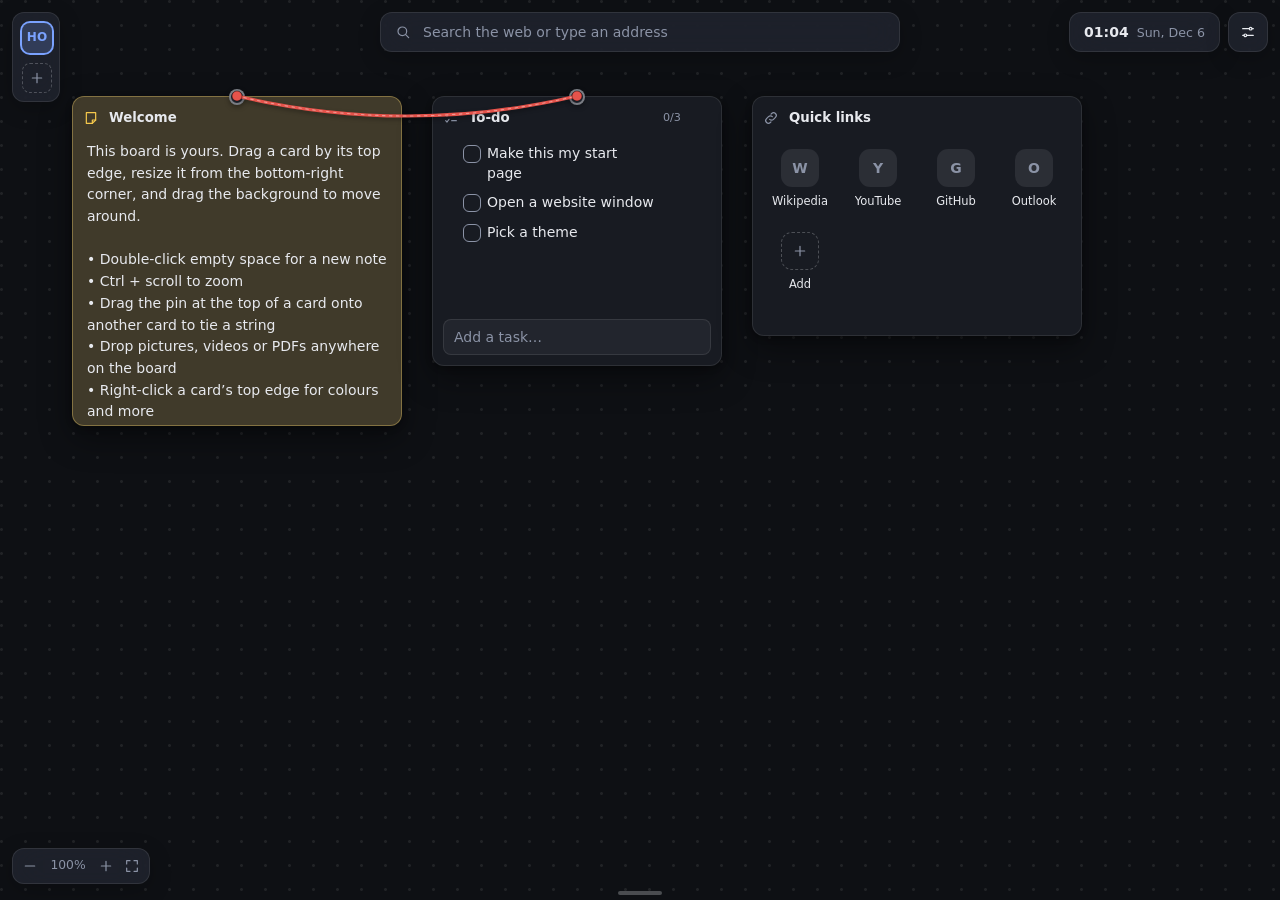
==== index.html @ d25562c8 "Homeboard 1.1.0: personal new-tab board for Edge Boards of notes, to-dos, links, website windows, me" ====
<!DOCTYPE html>
<html lang="en">
<head>
<meta charset="utf-8">
<title>New Tab</title>
<meta name="viewport" content="width=device-width, initial-scale=1">
<link rel="icon" href="icon.svg">
<link rel="stylesheet" href="style.css">
<link rel="stylesheet" href="widgets.css">
<link rel="stylesheet" href="widgets-more.css">
<link rel="stylesheet" href="extras.css">
</head>
<body data-pattern="dots">

<div id="backdrop"></div>
<main id="canvas"><div id="world"></div></main>

<!-- a board that shows one page, PDF or folder instead of cards -->
<div id="page" class="pill" hidden></div>

<!-- boards: a rail of icons that opens into a tree when pointed at -->
<nav id="tabs" class="pill" aria-label="Boards"></nav>

<!-- notes that belong to the open board -->
<aside id="side" class="pill" hidden aria-label="Board notes">
  <h2>Notes</h2>
  <div id="side-text" class="note-text" contenteditable="true" data-placeholder="Notes for this board…"></div>
</aside>

<header id="topbar">
  <span></span>

  <form id="search" class="pill" role="search" autocomplete="off">
    <svg class="ico" viewBox="0 0 24 24"><circle cx="11" cy="11" r="6.5"/><path d="m16 16 4.5 4.5"/></svg>
    <input id="search-input" type="text" placeholder="Search the web or type an address" spellcheck="false" aria-label="Search the web">
  </form>

  <div id="right">
    <span id="offline" class="pill" hidden title="No internet connection. Notes, lists, files and widgets keep working; website windows reload when it returns.">offline</span>
    <div id="clock" class="pill" aria-live="off"><b id="clock-time"></b><span id="clock-date"></span></div>
    <button id="settings-btn" class="pill square" type="button" title="Customize" aria-label="Customize">
      <svg class="ico" viewBox="0 0 24 24"><path d="M4 7h10M18 7h2M4 17h2M10 17h10"/><circle cx="16" cy="7" r="2"/><circle cx="8" cy="17" r="2"/></svg>
    </button>
  </div>
</header>

<div id="dock" class="pill" role="toolbar" aria-label="Add to board">
  <button class="dock-btn" type="button" data-add="note" title="Add a note">
    <svg class="ico" viewBox="0 0 24 24"><path d="M5 4h14v11l-5 5H5z"/><path d="M14 20v-5h5"/></svg><span>Note</span>
  </button>
  <button class="dock-btn" type="button" data-add="todo" title="Add a to-do list">
    <svg class="ico" viewBox="0 0 24 24"><path d="m4 7 2 2 3-4"/><path d="m4 16 2 2 3-4"/><path d="M13 7h7M13 16h7"/></svg><span>To-do</span>
  </button>
  <button class="dock-btn" type="button" data-add="web" title="Add a website window">
    <svg class="ico" viewBox="0 0 24 24"><circle cx="12" cy="12" r="9"/><path d="M3 12h18M12 3c3 3.5 3 14.500 0 18M12 3c-3 3.5-3 14.500 0 18"/></svg><span>Website</span>
  </button>
  <button class="dock-btn" type="button" data-add="links" title="Add a set of quick links">
    <svg class="ico" viewBox="0 0 24 24"><path d="M10 14a4 4 0 0 0 5.700 0l3-3a4 4 0 0 0-5.700-5.700l-1 1"/><path d="M14 10a4 4 0 0 0-5.700 0l-3 3a4 4 0 0 0 5.700 5.700l1-1"/></svg><span>Links</span>
  </button>
  <button class="dock-btn" type="button" data-add="media" title="Add an image, video or PDF (or just drop one on the board)">
    <svg class="ico" viewBox="0 0 24 24"><rect x="4" y="5" width="16" height="14" rx="2"/><circle cx="9" cy="10" r="1.6"/><path d="m5 17 5-5 4 4 2-2 4 4"/></svg><span>Media</span>
  </button>
  <button class="dock-btn" type="button" data-add="files" title="Add a file browser with previews">
    <svg class="ico" viewBox="0 0 24 24"><path d="M3 7a2 2 0 0 1 2-2h4l2 2h8a2 2 0 0 1 2 2v8a2 2 0 0 1-2 2H5a2 2 0 0 1-2-2z"/></svg><span>Files</span>
  </button>
  <button class="dock-btn" type="button" data-add="term" title="Add a console (PowerShell)">
    <svg class="ico" viewBox="0 0 24 24"><rect x="3" y="5" width="18" height="14" rx="2"/><path d="m7 10 3 2-3 2M12 15h5"/></svg><span>Console</span>
  </button>
  <button class="dock-btn" type="button" data-add="widget" title="Add a widget: clock, games, pool table, cigarette pack">
    <svg class="ico" viewBox="0 0 24 24"><rect x="4" y="4" width="16" height="16" rx="3.500"/><path d="M8.500 8.500h.01M15.500 15.500h.01M12 12h.01M15.500 8.500h.01M8.500 15.500h.01"/></svg><span>Widgets</span>
  </button>
  <input type="file" id="media-file" accept="image/*,video/*,application/pdf" multiple hidden>
</div>

<div id="zoom" class="pill" role="toolbar" aria-label="Zoom">
  <button class="icon-btn" type="button" id="zoom-out" title="Zoom out"><svg class="ico" viewBox="0 0 24 24"><path d="M5 12h14"/></svg></button>
  <button type="button" id="zoom-label" title="Reset to 100%">100%</button>
  <button class="icon-btn" type="button" id="zoom-in" title="Zoom in"><svg class="ico" viewBox="0 0 24 24"><path d="M12 5v14M5 12h14"/></svg></button>
  <button class="icon-btn" type="button" id="zoom-fit" title="Fit everything on screen"><svg class="ico" viewBox="0 0 24 24"><path d="M4 9V4h5M20 9V4h-5M4 15v5h5M20 15v5h-5"/></svg></button>
</div>

<aside id="settings" class="pill" hidden aria-label="Customize">
  <div class="set-head">
    <h2>Customize</h2>
    <button class="icon-btn" type="button" id="settings-close" title="Close"><svg class="ico" viewBox="0 0 24 24"><path d="M6 6l12 12M18 6 6 18"/></svg></button>
  </div>

  <div class="set-body">
  <section>
    <h3>Looks</h3>
    <p class="note" id="look-note"></p>
    <div id="looks"></div>
    <button type="button" class="btn" id="look-save">Save what you see as a new look</button>
  </section>

  <section>
    <h3>Theme</h3>
    <div id="themes"></div>
    <label class="row">Pattern
      <select data-set="pattern">
        <option value="none">None</option><option value="dots">Dots</option>
        <option value="grid">Grid</option><option value="lines">Lines</option>
      </select></label>
    <div class="row">Background image
      <span class="ctl">
        <button type="button" class="link" id="bg-clear">Remove</button>
        <button type="button" class="btn" id="bg-pick">Choose…</button>
        <input type="file" id="bg-file" accept="image/*" hidden>
      </span></div>
  </section>

  <section>
    <h3>Colours</h3>
    <label class="row">Accent
      <span class="ctl"><button type="button" class="link" data-reset="accent">Reset</button><input type="color" data-set="accent"></span></label>
    <label class="row">Background
      <span class="ctl"><button type="button" class="link" data-reset="bg">Reset</button><input type="color" data-set="bg"></span></label>
    <label class="row">Cards
      <span class="ctl"><button type="button" class="link" data-reset="surface">Reset</button><input type="color" data-set="surface"></span></label>
    <label class="row">Panels and bars
      <span class="ctl"><button type="button" class="link" data-reset="raise">Reset</button><input type="color" data-set="raise"></span></label>
    <label class="row">Text
      <span class="ctl"><button type="button" class="link" data-reset="text">Reset</button><input type="color" data-set="text"></span></label>
  </section>

  <section>
    <h3>Shape and text</h3>
    <label class="row">Card opacity <input type="range" min="40" max="100" step="1" data-set="cardAlpha"></label>
    <label class="row">Panel opacity <input type="range" min="40" max="100" step="1" data-set="chromeAlpha"></label>
    <label class="row">Corner roundness <input type="range" min="0" max="24" step="1" data-set="radius"></label>
    <label class="row">Text size <input type="range" min="12" max="18" step="1" data-set="fontSize"></label>
    <label class="row">Font
      <select data-set="font">
        <option value="system">Modern</option><option value="serif">Serif</option>
        <option value="mono">Monospace</option><option value="hand">Handwritten</option>
      </select></label>
    <label class="row">Snap to grid <input type="checkbox" data-set="snap"></label>
  </section>

  <section>
    <h3>Top bar</h3>
    <label class="row">Search with
      <select data-set="engine">
        <option value="bing">Bing</option><option value="google">Google</option><option value="ddg">DuckDuckGo</option>
      </select></label>
    <label class="row">Show clock <input type="checkbox" data-set="clock"></label>
    <label class="row">12-hour clock <input type="checkbox" data-set="hour12"></label>
    <label class="row">Hide the add bar until the mouse is at the bottom <input type="checkbox" data-set="dockHide"></label>
  </section>

  <section>
    <h3>Website windows</h3>
    <label class="row">Load sites that refuse embedding <input type="checkbox" data-set="unblock" id="unblock"></label>
    <p class="note" id="unblock-note"></p>
  </section>

  <section>
    <h3>Your data</h3>
    <p class="note" id="storage-note"></p>
    <p class="note" id="helper-note"></p>
    <div class="btn-row">
      <button type="button" class="btn" id="export">Export backup</button>
      <button type="button" class="btn" id="import">Import backup</button>
      <input type="file" id="import-file" accept="application/json,.json" hidden>
    </div>
    <p class="note" id="version-note"></p>
    <button type="button" class="link" id="undo-update" hidden></button>
    <button type="button" class="link danger" id="reset">Erase everything and start over</button>
  </section>
  </div>
</aside>

<div id="menu" class="pill" hidden role="menu"></div>
<div id="toast" class="pill" hidden role="status"></div>

<script src="widgets.js"></script>
<script src="widgets-more.js"></script>
<script src="app.js"></script>
</body>
</html>
---- style.css ----
/* Theme values are set from app.js; these are the Graphite defaults so the
   page never flashes unstyled while saved data loads. */
:root {
  --bg: #0e1014;
  --surface: #181b22;
  --raise: #20242e;
  --text: #e7e9ee;
  --muted: #8b93a6;
  --border: rgba(255, 255, 255, .09);
  --accent: #7aa2ff;
  --accent-ink: #0b0d12;
  --dot: rgba(255, 255, 255, .08);
  --tint-mix: 18%;
  --shadow: 0 12px 32px rgba(0, 0, 0, .4), 0 2px 6px rgba(0, 0, 0, .3);
  --texture: none;
  --bg-image: none;
  --radius: 12px;
  --r-in: calc(var(--radius) * .67);   /* controls nested inside a card, bar or panel */
  --chrome-alpha: 86%;
  --card-alpha: 100%;
  --fs: 14px;
  --font: "Segoe UI Variable Text", "Segoe UI", system-ui, -apple-system, sans-serif;
  color-scheme: dark;
}

* { box-sizing: border-box; }
html, body { height: 100%; margin: 0; }
body {
  overflow: hidden;
  background: var(--bg);
  color: var(--text);
  font: var(--fs)/1.45 var(--font);
  -webkit-font-smoothing: antialiased;
}
button, input, select { font: inherit; color: inherit; }
[hidden] { display: none !important; }
::selection { background: color-mix(in srgb, var(--accent) 40%, transparent); }
* { scrollbar-width: thin; scrollbar-color: color-mix(in srgb, var(--text) 22%, transparent) transparent; }

svg.ico {
  width: 16px; height: 16px; flex: none; display: block;
  fill: none; stroke: currentColor; stroke-width: 1.8;
  stroke-linecap: round; stroke-linejoin: round;
}
svg.ico.fill { fill: currentColor; stroke: none; }

/* ---------- canvas ---------- */
#backdrop {
  position: fixed; inset: 0;
  /* layers, top first: theme texture, picture (yours or the theme's), theme fallback, colour */
  background-color: var(--bg);
  background-image: var(--texture), var(--bg-image), var(--bg-fallback, none);
  background-size: auto, cover, cover;
  background-position: 0 0, center, center;
  background-repeat: repeat, no-repeat, no-repeat;
}
body.dropping #canvas { box-shadow: inset 0 0 0 3px var(--accent); }
#canvas {
  position: fixed; inset: 0; overflow: hidden;
  cursor: grab; touch-action: none;
  background-position: var(--gx, 0) var(--gy, 0);
  background-size: var(--gs, 24px) var(--gs, 24px);
}
body.panning #canvas { cursor: grabbing; }
body[data-pattern="dots"] #canvas {
  background-image: radial-gradient(circle at 1.5px 1.5px, var(--dot) 1.2px, transparent 1.7px);
}
body[data-pattern="grid"] #canvas {
  background-image: linear-gradient(var(--dot) 1px, transparent 1px),
                    linear-gradient(90deg, var(--dot) 1px, transparent 1px);
}
body[data-pattern="lines"] #canvas {
  background-image: linear-gradient(var(--dot) 1px, transparent 1px);
}
#world { position: absolute; left: 0; top: 0; width: 0; height: 0; transform-origin: 0 0; }
body.dragging { user-select: none; }
body.dragging iframe { pointer-events: none; }

/* ---------- floating chrome ---------- */
.pill {
  background: color-mix(in srgb, var(--raise) var(--chrome-alpha), transparent);
  -webkit-backdrop-filter: blur(18px) saturate(1.3);
  backdrop-filter: blur(18px) saturate(1.3);
  border: 1px solid var(--border);
  border-radius: var(--radius);
  box-shadow: 0 6px 22px rgba(0, 0, 0, .22);
}
#topbar {
  position: fixed; top: 12px; left: 12px; right: 12px; z-index: 50;
  display: grid; grid-template-columns: 1fr minmax(180px, 520px) 1fr;
  align-items: center; gap: 12px; pointer-events: none;
}
#topbar > * { pointer-events: auto; }


#search { display: flex; align-items: center; gap: 10px; height: 40px; padding: 0 14px; color: var(--muted); }
#search:focus-within { border-color: color-mix(in srgb, var(--accent) 70%, transparent); }
#search input { flex: 1; min-width: 0; border: 0; background: transparent; outline: none; color: var(--text); }
#search input::placeholder { color: var(--muted); }

#right { justify-self: end; display: flex; gap: 8px; align-items: center; }
#clock { display: flex; align-items: baseline; gap: 8px; height: 40px; padding: 0 14px; line-height: 38px; white-space: nowrap; }
#clock b { font-weight: 600; font-variant-numeric: tabular-nums; }
#clock span { color: var(--muted); font-size: .9em; }
.square { width: 40px; height: 40px; display: grid; place-items: center; cursor: pointer; padding: 0; color: var(--text); }
.square:hover { border-color: color-mix(in srgb, var(--accent) 60%, transparent); }

#dock {
  position: fixed; bottom: 16px; left: 50%; transform: translateX(-50%); z-index: 50;
  display: flex; gap: 2px; padding: 5px;
}
.dock-btn {
  display: flex; align-items: center; gap: 8px; padding: 8px 13px;
  border: 0; border-radius: var(--r-in); background: transparent; cursor: pointer; white-space: nowrap;
}
.dock-btn:hover { background: color-mix(in srgb, var(--accent) 20%, transparent); }
.dock-btn svg { color: var(--accent); }

#zoom { position: fixed; left: 12px; bottom: 16px; z-index: 50; display: flex; align-items: center; padding: 4px; }
#zoom-label {
  min-width: 50px; border: 0; background: transparent; cursor: pointer; border-radius: var(--r-in);
  padding: 4px 2px; font-size: .88em; color: var(--muted); font-variant-numeric: tabular-nums;
}
#zoom-label:hover { color: var(--text); background: color-mix(in srgb, var(--text) 8%, transparent); }

.icon-btn {
  display: grid; place-items: center; width: 26px; height: 26px; flex: none; padding: 0;
  border: 0; border-radius: var(--r-in); background: transparent; color: var(--muted); cursor: pointer;
}
.icon-btn:hover { background: color-mix(in srgb, var(--text) 10%, transparent); color: var(--text); }
button:focus-visible, select:focus-visible, input[type="checkbox"]:focus-visible, input[type="range"]:focus-visible {
  outline: 2px solid var(--accent); outline-offset: 1px;
}

/* ---------- cards ---------- */
.card {
  --card-bg: var(--surface);
  position: absolute; display: flex; flex-direction: column;
  background: color-mix(in srgb, var(--card-bg) var(--card-alpha), transparent);
  border: 1px solid var(--border); border-radius: var(--radius);
  box-shadow: var(--shadow); cursor: default;
  transition: border-color .15s, box-shadow .15s;
}
body.glass .card { -webkit-backdrop-filter: blur(16px) saturate(1.2); backdrop-filter: blur(16px) saturate(1.2); }
.card.tinted {
  --card-bg: color-mix(in srgb, var(--tint) var(--tint-mix), var(--surface));
  border-color: color-mix(in srgb, var(--tint) 30%, var(--border));
}
.card.selected {
  border-color: color-mix(in srgb, var(--accent) 75%, transparent);
  box-shadow: var(--shadow), 0 0 0 1px color-mix(in srgb, var(--accent) 45%, transparent);
}
.card-head {
  display: flex; align-items: center; gap: 6px; flex: none;
  padding: 8px 6px 6px 10px; cursor: grab; user-select: none; touch-action: none;
}
.card-icon { display: grid; color: var(--muted); }
.card.tinted .card-icon { color: var(--tint); }
.card-title {
  flex: 1; min-width: 0; padding: 1px 4px; border-radius: 5px;
  font-weight: 600; font-size: .95em; white-space: nowrap; overflow: hidden; text-overflow: ellipsis;
}
.card-title.editing { cursor: text; user-select: text; text-overflow: clip; outline: 1.5px solid var(--accent); }
.card-meta { font-size: .8em; color: var(--muted); font-variant-numeric: tabular-nums; padding-right: 2px; }
.card-head .icon-btn { opacity: 0; transition: opacity .12s; }
.card:hover .card-head .icon-btn, .card.selected .card-head .icon-btn, .card-head .icon-btn:focus-visible { opacity: 1; }
.card-body {
  flex: 1; min-height: 0; display: flex; flex-direction: column; overflow: hidden;
  border-radius: 0 0 calc(var(--radius) - 1px) calc(var(--radius) - 1px);
}

/* pin + strings */
.card-pin {
  position: absolute; top: -8px; left: 50%; width: 16px; height: 16px; margin-left: -8px; padding: 0; z-index: 2;
  border-radius: 50%; border: 2px solid color-mix(in srgb, var(--text) 45%, transparent);
  background: var(--raise); box-shadow: 0 2px 5px rgba(0, 0, 0, .35);
  cursor: crosshair; touch-action: none; opacity: 0; transition: opacity .12s, transform .12s;
}
.card:hover .card-pin, .card.selected .card-pin, .card.pinned .card-pin, body.connecting .card-pin, .card-pin:focus-visible { opacity: 1; }
.card-pin:hover, .card.string-target .card-pin { background: var(--string); border-color: var(--string); transform: scale(1.25); }
.card.string-target { outline: 2px solid var(--string); outline-offset: 3px; }
.strings {
  position: absolute; left: 0; top: 0; width: 1px; height: 1px; overflow: visible;
  pointer-events: none; z-index: 2000000;
}
.string { cursor: pointer; }
.string-hit { fill: none; stroke: transparent; stroke-width: 12; pointer-events: stroke; }
.string-wool {
  fill: none; stroke: var(--sc, var(--string)); stroke-width: 3.2; stroke-linecap: round;
  filter: drop-shadow(0 2px 2px rgba(0, 0, 0, .35)); pointer-events: none;
}
.string-twist {
  fill: none; stroke: rgba(255, 255, 255, .4); stroke-width: 1.1; stroke-linecap: round;
  stroke-dasharray: 2.500 4.500; pointer-events: none;
}
.string-knot { fill: var(--sc, var(--string)); stroke: rgba(0, 0, 0, .4); stroke-width: 1; pointer-events: none; }
.string:hover .string-wool { stroke-width: 4.4; }
.string-temp { stroke-dasharray: 7 7; opacity: .85; }
body.connecting .strings * { pointer-events: none; }
body.connecting, body.connecting * { cursor: crosshair !important; }
.card-resize {
  position: absolute; right: 0; bottom: 0; width: 18px; height: 18px;
  cursor: nwse-resize; touch-action: none; opacity: 0; transition: opacity .12s;
  background: linear-gradient(135deg, transparent 55%, var(--muted) 55%, var(--muted) 62%, transparent 62%,
              transparent 74%, var(--muted) 74%, var(--muted) 81%, transparent 81%);
  border-bottom-right-radius: var(--radius);
}
.card:hover .card-resize, .card.selected .card-resize { opacity: .8; }

/* note */
.note-text {
  flex: 1; overflow: auto; padding: 4px 14px 16px; outline: none;
  line-height: 1.55; overflow-wrap: anywhere; cursor: text;
}
.note-text:empty::before { content: attr(data-placeholder); color: var(--muted); }
.note-text a { color: var(--accent); }

/* to-do */
.todo-list { flex: 1; overflow: auto; padding: 2px 6px; }
.todo-item { display: flex; align-items: flex-start; gap: 6px; padding: 4px 4px 4px 0; border-radius: var(--r-in); }
.todo-item:hover, .todo-item.moving { background: color-mix(in srgb, var(--text) 6%, transparent); }
.todo-grip { cursor: grab; color: var(--muted); opacity: 0; padding: 3px 0 0 2px; touch-action: none; }
.todo-item:hover .todo-grip, .todo-item.moving .todo-grip { opacity: .7; }
.todo-check {
  width: 18px; height: 18px; margin-top: 2px; padding: 0; flex: none; display: grid; place-items: center;
  border: 1.5px solid var(--muted); border-radius: 6px; background: transparent; color: transparent; cursor: pointer;
}
.todo-check svg { width: 12px; height: 12px; stroke-width: 3; }
.todo-check:hover { border-color: var(--accent); }
.todo-text { flex: 1; min-width: 0; outline: none; overflow-wrap: anywhere; cursor: text; }
.todo-del { width: 22px; height: 22px; opacity: 0; }
.todo-item:hover .todo-del, .todo-del:focus-visible { opacity: 1; }
.field {
  padding: 7px 10px; border-radius: var(--r-in); border: 1px solid var(--border); outline: none; min-width: 0;
  background: color-mix(in srgb, var(--text) 5%, transparent);
}
.field::placeholder { color: var(--muted); }
.field:focus { border-color: var(--accent); }
.field.bad { border-color: #f0717d; }
.todo-add { margin: 6px 10px 10px; flex: none; }

/* links */
.links-grid {
  flex: 1; overflow: auto; display: grid; align-content: start; gap: 4px; padding: 2px 10px 10px;
  grid-template-columns: repeat(auto-fill, minmax(74px, 1fr));
}
.link-tile {
  display: flex; flex-direction: column; align-items: center; gap: 6px; min-width: 0;
  padding: 10px 4px 8px; border: 0; border-radius: var(--r-in); background: transparent;
  color: inherit; text-decoration: none; cursor: pointer;
}
.link-tile:hover { background: color-mix(in srgb, var(--text) 8%, transparent); }
.link-ico {
  width: 38px; height: 38px; border-radius: 11px; display: grid; place-items: center; overflow: hidden;
  background: color-mix(in srgb, var(--text) 9%, transparent); color: var(--muted); font-weight: 700;
}
.link-ico img { width: 20px; height: 20px; }
.link-name { max-width: 100%; font-size: .82em; white-space: nowrap; overflow: hidden; text-overflow: ellipsis; }
.link-add .link-ico { background: transparent; border: 1.5px dashed color-mix(in srgb, var(--text) 25%, transparent); }
.link-form { display: grid; gap: 6px; padding: 8px 10px 10px; border-top: 1px solid var(--border); flex: none; }
.link-form .btn-row { justify-content: flex-end; }

/* website */
.web-bar { display: flex; gap: 4px; align-items: center; padding: 0 8px 8px; flex: none; }
.web-url { flex: 1; padding: 5px 10px; font-size: .9em; }
.web-frame { flex: 1; min-height: 0; position: relative; background: #fff; border-top: 1px solid var(--border); }
.web-frame.empty { background: transparent; }
.web-frame iframe { position: absolute; inset: 0; width: 100%; height: 100%; border: 0; background: #fff; }
.web-shield { position: absolute; inset: 0; cursor: pointer; }
.card.selected .web-shield { display: none; }
.web-empty {
  position: absolute; inset: 0; display: flex; flex-direction: column; align-items: center; justify-content: center;
  gap: 8px; padding: 16px; text-align: center; color: var(--muted);
}
/* media: pictures and videos sit on the board without a frame; the bar appears on hover */
.media-stage { flex: 1; min-height: 0; position: relative; display: flex; }
.media-stage img, .media-stage video { width: 100%; height: 100%; object-fit: cover; display: block; }
.media-stage iframe { position: absolute; inset: 0; width: 100%; height: 100%; border: 0; background: #fff; }
.card.frameless { background: transparent; border-color: transparent; -webkit-backdrop-filter: none !important; backdrop-filter: none !important; }
.card.frameless.selected { border-color: color-mix(in srgb, var(--accent) 75%, transparent); }
.card.frameless .card-body { border-radius: calc(var(--radius) - 1px); cursor: grab; }
.card.frameless .card-head {
  position: absolute; left: 0; right: 0; top: 0; z-index: 1; padding-bottom: 16px; color: #fff;
  border-radius: calc(var(--radius) - 1px) calc(var(--radius) - 1px) 0 0;
  background: linear-gradient(rgba(0, 0, 0, .62), transparent);
  opacity: 0; transition: opacity .12s;
}
.card.frameless:hover .card-head, .card.frameless.selected .card-head, .card.frameless .card-head:focus-within { opacity: 1; }
.card.frameless .card-head .icon-btn, .card.frameless .card-icon, .card.frameless .card-title { color: #fff; text-shadow: 0 1px 2px rgba(0, 0, 0, .6); }
.card.frameless .card-resize { filter: drop-shadow(0 0 1px #000); }

.web-empty svg { width: 28px; height: 28px; opacity: .6; }
.web-empty p { margin: 0; max-width: 34ch; }
.web-empty .hint { font-size: .86em; opacity: .85; }

/* ---------- buttons ---------- */
.btn {
  padding: 6px 12px; border-radius: var(--r-in); border: 1px solid var(--border); cursor: pointer;
  background: color-mix(in srgb, var(--text) 7%, transparent);
}
.btn:hover { background: color-mix(in srgb, var(--text) 13%, transparent); }
.btn.primary { background: var(--accent); border-color: transparent; color: var(--accent-ink); font-weight: 600; }
.btn.primary:hover { filter: brightness(1.08); }
.btn-row { display: flex; gap: 6px; flex-wrap: wrap; }
.link { border: 0; background: none; padding: 2px 4px; cursor: pointer; color: var(--muted); font-size: .88em; border-radius: 5px; }
.link:hover { color: var(--text); text-decoration: underline; }
.link.danger { color: #f0717d; margin-top: 10px; padding-left: 0; }

/* ---------- settings ---------- */
#settings {
  position: fixed; top: 64px; right: 12px; bottom: 16px; width: 330px; max-width: calc(100vw - 24px);
  z-index: 60; display: flex; flex-direction: column; overflow: hidden;
}
.set-head { display: flex; align-items: center; justify-content: space-between; flex: none; padding: 14px 12px 8px 16px; }
.set-body { flex: 1; min-height: 0; overflow-y: auto; padding: 0 16px 16px; }
#settings h2 { margin: 0; font-size: 1.1em; }
#settings h3 {
  margin: 0 0 8px; font-size: .76em; font-weight: 600; letter-spacing: .08em;
  text-transform: uppercase; color: var(--muted);
}
#settings section { padding: 14px 0; border-top: 1px solid var(--border); }
#settings section:first-of-type { border-top: 0; padding-top: 6px; }
.row { display: flex; align-items: center; justify-content: space-between; gap: 12px; min-height: 34px; }
.ctl { display: flex; align-items: center; gap: 8px; }
.note { margin: 2px 0 10px; color: var(--muted); font-size: .88em; line-height: 1.45; }
#settings select {
  padding: 5px 8px; border-radius: var(--r-in); border: 1px solid var(--border); background: var(--surface);
}
#settings input[type="range"] { width: 140px; accent-color: var(--accent); }
#settings input[type="checkbox"] { width: 17px; height: 17px; accent-color: var(--accent); }
#settings input[type="color"] {
  width: 34px; height: 26px; padding: 0; border: 1px solid var(--border); border-radius: var(--r-in);
  background: none; cursor: pointer;
}
#themes { display: grid; grid-template-columns: repeat(3, 1fr); gap: 8px; margin-bottom: 10px; }
.theme {
  display: grid; gap: 5px; padding: 0; border: 0; background: none; cursor: pointer;
  font-size: .78em; color: var(--muted); text-align: center;
}
.theme i {
  display: block; height: 44px; border-radius: var(--r-in); border: 1px solid var(--border);
  position: relative; overflow: hidden;
}
.theme i::after {
  content: ""; position: absolute; left: 9px; top: 9px; right: 18px; bottom: 9px;
  border-radius: 4px; background: var(--s); border-bottom: 3px solid var(--a);
}
.theme.active { color: var(--text); }
.theme.active i { box-shadow: 0 0 0 2px var(--accent); }

/* ---------- menu & toast ---------- */
#menu {
  position: fixed; z-index: 100; min-width: 190px; max-width: 280px; padding: 5px;
  background: var(--raise); box-shadow: 0 14px 40px rgba(0, 0, 0, .4);
}
.menu-item {
  display: flex; align-items: center; gap: 10px; width: 100%; padding: 7px 10px;
  border: 0; border-radius: var(--r-in); background: none; cursor: pointer; text-align: left;
}
.menu-item span { overflow: hidden; text-overflow: ellipsis; white-space: nowrap; }
.menu-item svg { color: var(--muted); }
.menu-item:hover, .menu-item:focus-visible { background: color-mix(in srgb, var(--text) 9%, transparent); outline: none; }
.menu-item.danger, .menu-item.danger svg { color: #f0717d; }
.menu-info { padding: 6px 10px 5px; font-size: .84em; line-height: 1.35; color: var(--muted); max-width: 250px; }
.menu-more { margin-left: auto; color: var(--muted); }
.menu-sep { height: 1px; margin: 5px 4px; background: var(--border); }
.swatches { display: flex; gap: 6px; padding: 7px 8px; flex-wrap: wrap; }
.swatch {
  width: 20px; height: 20px; padding: 0; border-radius: 50%; cursor: pointer;
  border: 1.5px solid color-mix(in srgb, var(--text) 25%, transparent); background: var(--c, var(--surface));
}
.swatch.on { box-shadow: 0 0 0 2px var(--raise), 0 0 0 4px var(--accent); }

#toast {
  position: fixed; left: 50%; bottom: 78px; transform: translateX(-50%); z-index: 110;
  display: flex; align-items: center; gap: 14px; padding: 9px 14px; max-width: calc(100vw - 24px);
  background: var(--raise);
}
#toast button { border: 0; background: none; cursor: pointer; color: var(--accent); font-weight: 600; padding: 2px 4px; }

/* ---------- Neon theme: glow on top of the shared layout ---------- */
body[data-theme="neon"] .card { border-color: color-mix(in srgb, var(--accent) 42%, transparent); }
body[data-theme="neon"] .card.tinted {
  border-color: color-mix(in srgb, var(--tint) 75%, transparent);
  box-shadow: 0 0 0 1px color-mix(in srgb, var(--tint) 22%, transparent),
              0 0 24px color-mix(in srgb, var(--tint) 38%, transparent),
              inset 0 0 28px color-mix(in srgb, var(--tint) 9%, transparent),
              0 12px 40px rgba(0, 0, 0, .6);
}
body[data-theme="neon"] .card.selected {
  border-color: var(--tint, var(--accent));
  box-shadow: 0 0 0 1px var(--tint, var(--accent)),
              0 0 34px color-mix(in srgb, var(--tint, var(--accent)) 60%, transparent),
              0 12px 40px rgba(0, 0, 0, .6);
}
body[data-theme="neon"] .card-title {
  color: var(--tint, var(--accent)); text-transform: uppercase; letter-spacing: .09em; font-size: .84em;
  text-shadow: 0 0 10px color-mix(in srgb, var(--tint, var(--accent)) 75%, transparent);
}
body[data-theme="neon"] .card-icon { color: var(--tint, var(--accent)); }
body[data-theme="neon"] .card-icon svg, body[data-theme="neon"] .dock-btn svg { filter: drop-shadow(0 0 4px currentColor); }
body[data-theme="neon"] .pill {
  border-color: color-mix(in srgb, var(--accent) 34%, transparent);
  box-shadow: 0 0 18px color-mix(in srgb, var(--accent) 15%, transparent), 0 8px 26px rgba(0, 0, 0, .5);
}
body[data-theme="neon"] #clock b { color: var(--accent); text-shadow: 0 0 10px var(--accent); }
body[data-theme="neon"] #search:focus-within { box-shadow: 0 0 22px color-mix(in srgb, var(--accent) 40%, transparent); }
body[data-theme="neon"] .todo-check[aria-checked="true"] { box-shadow: 0 0 10px var(--accent); }
body[data-theme="neon"] .card-pin { border-color: var(--string); box-shadow: 0 0 8px var(--string); }
body[data-theme="neon"] .string-wool {
  stroke-width: 2.4;
  filter: drop-shadow(0 0 3px var(--sc, var(--string))) drop-shadow(0 0 9px var(--sc, var(--string)));
}
body[data-theme="neon"] .string-twist { stroke: rgba(255, 255, 255, .75); stroke-width: .8; stroke-dasharray: none; }
body[data-theme="neon"] .string-knot { stroke: #fff; filter: drop-shadow(0 0 5px var(--sc, var(--string))); }

/* ---------- Acrylic theme: the Fluent recipe (blur 30px, tint, luminosity lift, faint grain) ---------- */
body[data-theme="acrylic"] {
  --noise: url("data:image/svg+xml,%3Csvg xmlns='http://www.w3.org/2000/svg' width='180' height='180'%3E%3Cfilter id='n'%3E%3CfeTurbulence type='fractalNoise' baseFrequency='.9' numOctaves='2' stitchTiles='stitch'/%3E%3CfeColorMatrix values='0 0 0 0 1  0 0 0 0 1  0 0 0 0 1  0 0 0 .09 0'/%3E%3C/filter%3E%3Crect width='100%25' height='100%25' filter='url(%23n)'/%3E%3C/svg%3E");
}
body[data-theme="acrylic"] .card:not(.frameless), body[data-theme="acrylic"] .pill {
  background-image: var(--noise), linear-gradient(rgba(255, 255, 255, .055), rgba(255, 255, 255, .02));
  -webkit-backdrop-filter: blur(30px) saturate(1.5); backdrop-filter: blur(30px) saturate(1.5);
  box-shadow: var(--shadow), inset 0 1px 0 rgba(255, 255, 255, .07);
}
body[data-theme="acrylic"] #menu, body[data-theme="acrylic"] #toast {
  background-color: color-mix(in srgb, var(--raise) 72%, transparent);
}
body[data-theme="acrylic"] .card.selected { box-shadow: var(--shadow), 0 0 0 1px var(--accent); }
body[data-theme="acrylic"] .tab.active { background: rgba(255, 255, 255, .1); box-shadow: inset 0 -2px 0 var(--accent); }
body[data-theme="acrylic"] .field, body[data-theme="acrylic"] .btn { background-color: rgba(255, 255, 255, .06); }

/* ---------- board tree: a rail of chips that opens when pointed at ---------- */
#tabs {
  position: fixed; left: 12px; top: 12px; z-index: 55; width: 48px; max-height: calc(100vh - 92px);
  display: flex; flex-direction: column; padding: 5px; overflow: hidden;
  transition: width .18s ease .08s;
}
#tabs:hover, #tabs:focus-within, #tabs.hold { width: 264px; transition-delay: .12s; }
.tab-tree { overflow-y: auto; overflow-x: hidden; scrollbar-width: none; min-height: 0; padding: 2px 0; }
.tab {
  display: flex; align-items: center; gap: 6px; height: 36px; padding: 0 6px 0 0; border-radius: var(--r-in);
  cursor: pointer; white-space: nowrap; color: var(--muted); font-weight: 500; user-select: none; outline: none;
}
.tab:hover { color: var(--text); background: color-mix(in srgb, var(--text) 7%, transparent); }
.tab.active { color: var(--text); }
.tab:focus-visible { box-shadow: inset 0 0 0 2px var(--accent); }
/* closed, everything but the chip is squeezed out; open, rows indent by depth */
.tab-fold { flex: none; width: 0; display: grid; place-items: center; color: var(--muted); overflow: hidden; transition: width .18s ease .08s; }
.tab-fold svg { width: 12px; height: 12px; transition: transform .15s; }
.tab-fold.open svg { transform: rotate(90deg); }
#tabs:hover .tab-fold, #tabs:focus-within .tab-fold, #tabs.hold .tab-fold { width: calc(16px + var(--depth, 0) * 14px); justify-content: end; transition-delay: .12s; }
.tab-chip {
  flex: none; width: 30px; height: 30px; margin-left: -2px; border-radius: var(--r-in); display: grid; place-items: center;
  font-size: 12px; font-weight: 700; letter-spacing: .02em; color: var(--tint, var(--muted));
  background: color-mix(in srgb, var(--tint, var(--text)) 14%, transparent);
}
#tabs:hover .tab-chip, #tabs:focus-within .tab-chip, #tabs.hold .tab-chip { margin-left: 0; }
.tab-chip.plain { background: none; border: 1.5px dashed color-mix(in srgb, var(--text) 25%, transparent); }
.tab.active .tab-chip { color: var(--tint, var(--accent)); box-shadow: 0 0 0 2px var(--tint, var(--accent)); background: color-mix(in srgb, var(--tint, var(--accent)) 22%, transparent); }
.tab-name { flex: 1; min-width: 0; overflow: hidden; text-overflow: ellipsis; padding: 2px 4px; border-radius: 5px; }
.tab-name.editing { user-select: text; cursor: text; text-overflow: clip; box-shadow: 0 0 0 1.5px var(--accent); color: var(--text); }
.tab-kind { flex: none; color: var(--muted); opacity: .7; }
.tab-kind svg { width: 13px; height: 13px; }
.tab-plus { flex: none; width: 22px; height: 22px; border-radius: 6px; display: grid; place-items: center; opacity: 0; }
.tab-plus svg { width: 13px; height: 13px; }
.tab:hover .tab-plus { opacity: .8; }
.tab-plus:hover { background: color-mix(in srgb, var(--text) 12%, transparent); opacity: 1 !important; }
.tab-add { margin-top: 2px; flex: none; }
body[data-theme="neon"] .tab.active .tab-chip { box-shadow: 0 0 0 1.5px var(--tint, var(--accent)), 0 0 12px color-mix(in srgb, var(--tint, var(--accent)) 60%, transparent); }
body[data-theme="neon"] .tab.active { background: none; box-shadow: none; text-shadow: 0 0 9px var(--accent); }

/* ---------- a board that is one page; the notes panel ---------- */
#page {
  position: fixed; left: 72px; top: 64px; right: 12px; bottom: 16px; z-index: 5;
  display: flex; flex-direction: column; overflow: hidden; padding-top: 8px;
}
#page .card-body { border-radius: 0 0 calc(var(--radius) - 1px) calc(var(--radius) - 1px); }
#page .web-shield { display: none; }
body.file-board #world, body.file-board #dock, body.file-board #zoom { display: none; }
body.file-board #canvas { cursor: default; }
#side {
  position: fixed; top: 64px; right: 12px; bottom: 16px; width: 320px; max-width: calc(100vw - 96px); z-index: 45;
  display: flex; flex-direction: column; overflow: hidden;
}
#side h2 { margin: 0; padding: 12px 16px 4px; font-size: .76em; font-weight: 600; letter-spacing: .08em; text-transform: uppercase; color: var(--muted); }
#side .note-text { padding: 6px 16px 16px; }
body.has-side #page { right: 344px; }

/* ---------- to-do details ---------- */
.todo-wrap { border-radius: var(--r-in); }
.todo-wrap.moving, .todo-wrap.open { background: color-mix(in srgb, var(--text) 5%, transparent); }
.todo-main { flex: 1; min-width: 0; }
.todo-meta { display: flex; flex-wrap: wrap; gap: 3px 8px; font-size: .8em; color: var(--muted); }
.todo-meta:empty { display: none; }
.todo-chip { white-space: nowrap; max-width: 100%; overflow: hidden; text-overflow: ellipsis; }
.todo-chip.star { color: #f5c84c; }
.todo-chip.late { color: #f0717d; }
.todo-chip.link { color: var(--accent); text-decoration: none; }
.todo-chip.link:hover { text-decoration: underline; }
.todo-more { width: 22px; height: 22px; opacity: 0; }
.todo-more svg { width: 13px; height: 13px; transition: transform .15s; }
.todo-item:hover .todo-more, .todo-wrap.open .todo-more, .todo-more:focus-visible { opacity: 1; }
.todo-wrap.open .todo-more svg { transform: rotate(90deg); }
.todo-check[aria-checked="true"] { background: var(--accent); border-color: var(--accent); color: var(--accent-ink); }
.todo-check.small { width: 15px; height: 15px; border-radius: 5px; margin-top: 3px; }
.todo-check.small svg { width: 10px; height: 10px; }
.todo-wrap.done > .todo-item .todo-text, .todo-step.done .todo-text { color: var(--muted); text-decoration: line-through; }
.todo-detail { display: grid; gap: 6px; padding: 2px 8px 10px 30px; }
.todo-step { display: flex; align-items: flex-start; gap: 6px; font-size: .94em; }
.todo-step:hover .todo-del { opacity: 1; }
.todo-field { padding: 5px 9px; font-size: .92em; width: 100%; }
.todo-note { resize: vertical; min-height: 44px; font: inherit; font-size: .92em; color: inherit; }
.todo-row2 { display: flex; gap: 6px; }
.todo-row2 .todo-field { flex: 1; color-scheme: inherit; }
.todo-star { padding: 3px 10px; color: var(--muted); }
.todo-star.on { color: #f5c84c; border-color: #f5c84c; }

/* ---------- menus: grid of choices ---------- */
.menu-grid { display: grid; grid-template-columns: repeat(8, 1fr); gap: 2px; padding: 4px; }
.menu-cell { height: 28px; padding: 0; border: 0; border-radius: 6px; background: none; cursor: pointer; font-size: 15px; }
.menu-cell:hover, .menu-cell.on { background: color-mix(in srgb, var(--text) 12%, transparent); }

/* ---------- links to folders ---------- */
.link-ico svg { width: 20px; height: 20px; color: var(--accent); }
.link-add .link-ico svg { width: 16px; height: 16px; color: var(--muted); }

/* ---------- file browser ---------- */
.card-files .card-body { container-type: inline-size; }
.files-path { flex: 1; padding: 5px 10px; font-size: .9em; }
.files-main { flex: 1; min-height: 0; display: flex; position: relative; border-top: 1px solid var(--border); }
.files-list { flex: 1; min-width: 0; overflow: auto; padding: 4px; position: relative; }
.files-row { display: flex; align-items: center; gap: 8px; padding: 5px 8px; border-radius: var(--r-in); cursor: pointer; outline: none; }
.files-row:hover, .files-row:focus-visible { background: color-mix(in srgb, var(--text) 7%, transparent); }
.files-row.on { background: color-mix(in srgb, var(--accent) 20%, transparent); }
.files-row svg { color: var(--muted); }
.files-row.dir svg { color: var(--accent); }
.files-name { flex: 1; min-width: 0; white-space: nowrap; overflow: hidden; text-overflow: ellipsis; }
.files-preview { flex: 1.25; min-width: 0; display: flex; flex-direction: column; border-left: 1px solid var(--border); background: color-mix(in srgb, var(--text) 3%, transparent); }
.files-phead { display: flex; align-items: center; gap: 6px; padding: 5px 6px 5px 10px; flex: none; }
.files-pname { flex: 1; min-width: 0; font-weight: 600; font-size: .9em; white-space: nowrap; overflow: hidden; text-overflow: ellipsis; }
.files-stage { flex: 1; min-height: 0; position: relative; display: grid; place-items: center; overflow: auto; }
.files-stage img, .files-stage video { max-width: 100%; max-height: 100%; object-fit: contain; display: block; }
.files-stage iframe { position: absolute; inset: 0; width: 100%; height: 100%; border: 0; background: #fff; }
.files-stage audio { width: 90%; }
.files-text { margin: 0; padding: 10px 12px; align-self: stretch; justify-self: stretch; white-space: pre-wrap; overflow-wrap: anywhere; font: 12px/1.5 "Cascadia Code", Consolas, ui-monospace, monospace; }
@container (max-width: 520px) {                     /* narrow card: the preview pops over the list */
  .files-preview { position: absolute; inset: 0; border-left: 0; background: var(--card-bg, var(--surface)); z-index: 1; }
}
.lightbox { position: fixed; inset: 0; z-index: 120; display: grid; place-items: center; background: rgba(0, 0, 0, .55); }
.lightbox-panel { width: min(1100px, 92vw); height: min(820px, 88vh); display: flex; flex-direction: column; overflow: hidden; background: var(--raise); }
.lightbox-head { display: flex; align-items: center; justify-content: space-between; gap: 10px; padding: 8px 8px 8px 16px; flex: none; }
.lightbox-head b { white-space: nowrap; overflow: hidden; text-overflow: ellipsis; }
.lightbox-body { flex: 1; min-height: 0; position: relative; display: grid; place-items: center; overflow: auto; background: color-mix(in srgb, #000 25%, transparent); }
.lightbox-body img, .lightbox-body video { max-width: 100%; max-height: 100%; object-fit: contain; }
.lightbox-body iframe { position: absolute; inset: 0; width: 100%; height: 100%; border: 0; background: #fff; }
.lightbox-body .files-text { font-size: 13px; }

@media (max-width: 760px) {
  #topbar { grid-template-columns: auto 1fr auto; }
  #clock span, .dock-btn span { display: none; }
}
@media (prefers-reduced-motion: reduce) { * { transition: none !important; } }

/* a text file shown in a website window or page board */
.web-frame > .files-text { position: absolute; inset: 0; overflow: auto; }
---- widgets.css ----
/* Styles for widgets.js. Bare widgets have no card frame: the object itself is the card. */

.card.bare { box-shadow: none !important; border-color: transparent !important; }
.card.bare.selected { border: 1px dashed color-mix(in srgb, var(--accent) 55%, transparent) !important; }
.card.bare .card-head { display: none; }
.card.bare .card-body { overflow: visible; border-radius: 0; cursor: grab; }
.widget-body { position: relative; }

/* ---------- pool ---------- */
.game-stage { flex: 1; min-height: 0; position: relative; }
.game-stage canvas { position: absolute; inset: 0; width: 100%; height: 100%; touch-action: none; }

/* ---------- cigarette pack ---------- */
.pack-widget { flex: 1; min-height: 0; display: grid; place-items: center; }
.pack-rig { width: 230px; height: 245px; position: relative; flex: none; }
.pack {
  position: absolute; left: 22px; bottom: 14px; width: 120px; height: 190px; perspective: 520px;
  filter: drop-shadow(0 10px 12px rgba(0, 0, 0, .45));
}
.pack-back { position: absolute; inset: 0; border-radius: 4px; background: linear-gradient(#cdb994, #a8926c); }
.pack-front, .pack-lid { position: absolute; left: 0; width: 100%; overflow: hidden; cursor: pointer; }
.pack-front svg, .pack-lid svg { display: block; width: 100%; height: 100%; }
/* shading and a hint of cellophane over whatever the pack face is */
.pack-front::after, .pack-lid::before {
  content: ""; position: absolute; inset: 0; pointer-events: none;
  background:
    linear-gradient(105deg, transparent 20%, rgba(255, 255, 255, .13) 30%, transparent 42%),
    linear-gradient(90deg, rgba(0, 0, 0, .2), transparent 9%, transparent 90%, rgba(0, 0, 0, .24));
}
.pack-front { bottom: 0; height: 136px; z-index: 2; border-radius: 0 0 4px 4px; }
.pack-lid {
  top: 0; height: 54px; z-index: 3; border-radius: 4px 4px 0 0; box-shadow: 0 1px 0 rgba(0, 0, 0, .35);
  transform-origin: 50% 100%;
  transition: transform .5s cubic-bezier(.3, .8, .3, 1), z-index 0s .12s;
}
.pack-lid::after {                                  /* the inside of the lid */
  content: ""; position: absolute; inset: 0;
  background: linear-gradient(#dccaa8, #b9a47c); opacity: 0; transition: opacity .05s .12s;
}
/* open: the lid stands up behind the cigarettes, leaning back */
.pack.open .pack-lid { transform: translateY(-42px) rotateX(42deg); z-index: 0; }
.pack.open .pack-lid::after { opacity: 1; }

.pack-tips { position: absolute; left: 6px; right: 6px; top: 8px; height: 50px; z-index: 1; cursor: pointer; }
.pack-tip {
  position: absolute; width: 14px; height: 46px; border-radius: 7px 7px 0 0;
  background: radial-gradient(circle at 50% 7px, #f3d9a8 0 3px, transparent 4px), linear-gradient(90deg, #b9833f, #e2b06b 45%, #c08a45);
  box-shadow: inset 0 0 0 .5px rgba(0, 0, 0, .25);
}
.pack-tip.row0 { top: 0; filter: brightness(.82); }
.pack-tip.row1 { top: 5px; filter: brightness(.92); }
.pack-tip.row2 { top: 10px; }
.pack-tip.row0:nth-child(1) { left: 5px; }   .pack-tip.row0:nth-child(2) { left: 19px; }  .pack-tip.row0:nth-child(3) { left: 33px; }
.pack-tip.row0:nth-child(4) { left: 47px; }  .pack-tip.row0:nth-child(5) { left: 61px; }  .pack-tip.row0:nth-child(6) { left: 75px; }
.pack-tip.row0:nth-child(7) { left: 89px; }
.pack-tip.row1:nth-child(8) { left: 12px; }  .pack-tip.row1:nth-child(9) { left: 26px; }  .pack-tip.row1:nth-child(10) { left: 40px; }
.pack-tip.row1:nth-child(11) { left: 54px; } .pack-tip.row1:nth-child(12) { left: 68px; } .pack-tip.row1:nth-child(13) { left: 82px; }
.pack-tip.row2:nth-child(14) { left: 5px; }  .pack-tip.row2:nth-child(15) { left: 19px; } .pack-tip.row2:nth-child(16) { left: 33px; }
.pack-tip.row2:nth-child(17) { left: 47px; } .pack-tip.row2:nth-child(18) { left: 61px; } .pack-tip.row2:nth-child(19) { left: 75px; }
.pack-tip.row2:nth-child(20) { left: 89px; }
.pack-tips:hover .pack-tip { filter: brightness(1.1); }

.pack-count {
  position: absolute; left: 22px; width: 120px; bottom: -4px; text-align: center; pointer-events: auto;
  font: 600 11px/1 "Segoe UI", system-ui, sans-serif; color: var(--text); opacity: .5;
  text-shadow: 0 1px 3px rgba(0, 0, 0, .7); user-select: none;
}
.card:hover .pack-count { opacity: .9; }

.pack-slot { position: absolute; right: 18px; bottom: 14px; width: 40px; height: 215px; }
.cig {
  position: absolute; left: 13px; bottom: 0; width: 13px; height: 160px;
  display: flex; flex-direction: column; justify-content: flex-end;
  transform: rotate(7deg); transform-origin: 50% 100%; cursor: pointer; touch-action: none;
  filter: drop-shadow(2px 4px 3px rgba(0, 0, 0, .45));
}
.cig-filter { height: 44px; flex: none; border-radius: 0 0 3px 3px; background: linear-gradient(#e9c46a 0 2px, transparent 2px), linear-gradient(90deg, #b9833f, #e2b06b 45%, #c08a45); }
.cig-burn { position: relative; height: 112px; flex: none; border-radius: 3px 3px 0 0; background: linear-gradient(#6b4a2e 0 3px, transparent 3px), linear-gradient(90deg, #d9d6cc, #fbfaf5 45%, #dedbd0); }
.cig.lit .cig-burn { background: linear-gradient(90deg, #d9d6cc, #fbfaf5 45%, #dedbd0); }
.cig-ember {
  display: none; position: absolute; left: 0; right: 0; top: -5px; height: 9px; border-radius: 4px 4px 1px 1px;
  background: linear-gradient(#8d8d8d 0 3px, #c2571a 3px 6px, #5b2a12 6px);
  box-shadow: 0 2px 5px rgba(255, 110, 20, .35); transition: box-shadow .25s, filter .25s;
}
.cig.puff .cig-ember {                               /* being smoked right now */
  background: linear-gradient(#8d8d8d 0 3px, #ff7a1a 3px 6px, #5b2a12 6px);
  box-shadow: 0 2px 10px 2px rgba(255, 110, 20, .9); animation: pack-glow 1.1s ease-in-out infinite alternate;
}
.smoke {
  display: none; position: absolute; left: 50%; top: -10px; width: 9px; height: 9px; margin-left: -4px; border-radius: 50%;
  background: rgba(215, 215, 215, .6); filter: blur(3px); animation: pack-smoke 3.4s linear infinite; opacity: 0;
}
.smoke.s2 { animation-delay: -1.1s; } .smoke.s3 { animation-delay: -2.2s; }
.cig.lit .cig-ember, .cig.lit .smoke { display: block; }
.cig.lit:not(.puff) .smoke.s2, .cig.lit:not(.puff) .smoke.s3 { display: none; }   /* resting: a thin wisp */
.cig.puff .smoke { animation-duration: 2.2s; }
@keyframes pack-burn { from { height: 112px; } to { height: 0; } }
@keyframes pack-glow { from { filter: brightness(.9); } to { filter: brightness(1.3); } }
@keyframes pack-smoke {
  from { transform: translate(0, 0) scale(.6); opacity: 0; }
  20% { opacity: .7; }
  to { transform: translate(14px, -70px) scale(2.800); opacity: 0; }
}
---- widgets-more.css ----
/* Styles for widgets-more.js (clock and the small games) and the website window's quick starts. */

/* ---------- shared by the small games ---------- */
.g48, .ms, .sdk, .sld, .clock-widget { flex: 1; min-height: 0; display: flex; flex-direction: column; outline: none; }
.game-head {
  display: flex; align-items: center; gap: 10px; padding: 0 3px 7px; flex: none;
  font-size: 13px; color: var(--text); text-shadow: 0 1px 3px rgba(0, 0, 0, .55); user-select: none;
}
.game-head b { font-weight: 700; margin-right: auto; }
.game-stat { font-weight: 600; font-variant-numeric: tabular-nums; }
.game-stat.dim { opacity: .65; font-weight: 500; }
.game-fit { flex: 1; min-height: 0; container-type: size; display: grid; place-items: center; }
.game-banner {
  position: absolute; inset: 0; z-index: 5; display: grid; place-items: center; text-align: center; border-radius: inherit;
  background: rgba(0, 0, 0, .58); color: #fff; font: 700 17px/1.3 "Segoe UI", system-ui, sans-serif; pointer-events: none;
}

/* ---------- sound visualiser ---------- */
.viz { flex: 1; min-height: 0; position: relative; display: flex; outline: none; cursor: pointer; }
.viz canvas { position: absolute; inset: 0; width: 100%; height: 100%; }
.viz-hint {
  position: absolute; left: 0; right: 0; bottom: 6px; text-align: center; pointer-events: none; opacity: 0; transition: opacity .15s;
  font: 500 11px/1.3 "Segoe UI", system-ui, sans-serif; color: var(--text); text-shadow: 0 1px 3px rgba(0, 0, 0, .7);
}
.card:hover .viz-hint { opacity: .6; }
.viz-hint.show { opacity: .9; }

/* ---------- clock ---------- */
.clock-widget { container-type: size; align-items: center; justify-content: center; gap: 6px; color: var(--text); user-select: none; }
.clock-face { width: min(96cqw, 84cqh); aspect-ratio: 1; }
.clock-face svg { width: 100%; height: 100%; display: block; filter: drop-shadow(0 4px 10px rgba(0, 0, 0, .4)); }
.clock-face.glow svg { filter: drop-shadow(0 0 5px #00f0ff) drop-shadow(0 0 14px rgba(255, 43, 214, .65)); }
.clock-digits { display: flex; align-items: baseline; gap: 1.5cqw; font-weight: 700; font-variant-numeric: tabular-nums; line-height: 1; text-shadow: 0 2px 8px rgba(0, 0, 0, .5); }
.clock-time { font-size: min(31cqw, 62cqh); letter-spacing: -.02em; }
.clock-sec { font-size: min(11cqw, 22cqh); opacity: .6; }
.clock-digits.led {
  font-family: "Cascadia Mono", Consolas, monospace; color: #ff453a; background: #140808; border: 1px solid #3a1414;
  padding: 5cqmin 7cqmin; border-radius: 4cqmin; text-shadow: 0 0 10px rgba(255, 69, 58, .85);
}
.clock-date { font-size: clamp(10px, 7cqmin, 22px); font-weight: 500; opacity: .72; text-shadow: 0 1px 3px rgba(0, 0, 0, .6); }

/* ---------- 2048 ---------- */
.g48-board {
  position: relative; width: min(100cqw, 100cqh); aspect-ratio: 1; padding: 1.5%; border-radius: 10px; touch-action: none;
  display: grid; grid-template-columns: repeat(4, 1fr); grid-template-rows: repeat(4, 1fr);
  background: #2a2d36; box-shadow: 0 8px 22px rgba(0, 0, 0, .4); font-size: calc(min(100cqw, 100cqh) * .095);
}
.g48-cell { margin: 4%; border-radius: 9%; background: rgba(255, 255, 255, .06); }
.g48-tiles { position: absolute; inset: 1.5%; }
.g48-tile { position: absolute; width: 25%; height: 25%; left: calc(var(--c) * 25%); top: calc(var(--r) * 25%); transition: left .12s ease-out, top .12s ease-out; }
.g48-tile span {
  position: absolute; inset: 4%; border-radius: 9%; display: grid; place-items: center;
  font-weight: 800; color: #1d1f24; background: #e8e4da;
}
.g48-tile.pop span { animation: g48-pop .16s ease-out; }
.g48-tile[data-v="4"] span { background: #e3d7b8; }
.g48-tile[data-v="8"] span { background: #f5c84c; }
.g48-tile[data-v="16"] span { background: #f59e5b; }
.g48-tile[data-v="32"] span { background: #f0717d; color: #fff; }
.g48-tile[data-v="64"] span { background: #ee7fc2; color: #fff; }
.g48-tile[data-v="128"] span { background: #a78bfa; color: #fff; font-size: .82em; }
.g48-tile[data-v="256"] span { background: #6aa8ff; color: #fff; font-size: .82em; }
.g48-tile[data-v="512"] span { background: #4fd1c5; font-size: .82em; }
.g48-tile[data-v="1024"] span { background: #6fd08c; font-size: .66em; }
.g48-tile[data-v="2048"] span { background: #fff; font-size: .66em; box-shadow: 0 0 18px rgba(255, 255, 255, .8); }
.g48-tile[data-v="big"] span { background: #16171c; color: #fff; font-size: .6em; box-shadow: 0 0 14px rgba(255, 255, 255, .5); }
@keyframes g48-pop { from { transform: scale(.72); } 70% { transform: scale(1.06); } to { transform: scale(1); } }

/* ---------- minesweeper ---------- */
.ms .game-head { justify-content: space-between; }
.ms-face { border: 0; background: none; padding: 0; font-size: 18px; line-height: 1; cursor: pointer; }
.ms-grid {
  display: grid; grid-template-columns: repeat(var(--w), 1fr); gap: 1px; padding: 1px;
  width: min(100cqw, calc(100cqh * var(--w) / var(--h))); aspect-ratio: var(--w) / var(--h);
  background: #14161b; border-radius: 6px; overflow: hidden; box-shadow: 0 8px 22px rgba(0, 0, 0, .4);
  font-size: calc(min(100cqw / var(--w), 100cqh / var(--h)) * .58);
}
.ms-cell {
  min-width: 0; aspect-ratio: 1; padding: 0; border: 0; display: grid; place-items: center; cursor: pointer;
  background: linear-gradient(#6b7484, #565e6c); color: #ffd166; font: 800 1em/1 "Segoe UI", system-ui, sans-serif;
}
.ms-cell:hover { filter: brightness(1.12); }
.ms-cell.open { background: #262a32; cursor: default; filter: none; color: #e7e9ee; }
.ms-cell.hit { background: #c8323a; }
.ms-cell.wrong { color: #f0717d; text-decoration: line-through; }
.ms-cell[data-n="1"] { color: #6aa8ff; } .ms-cell[data-n="2"] { color: #6fd08c; } .ms-cell[data-n="3"] { color: #f0717d; }
.ms-cell[data-n="4"] { color: #a78bfa; } .ms-cell[data-n="5"] { color: #f59e5b; } .ms-cell[data-n="6"] { color: #4fd1c5; }
.ms-cell[data-n="7"] { color: #e7e9ee; } .ms-cell[data-n="8"] { color: #8b93a6; }

/* ---------- sudoku ---------- */
.sdk-grid {
  position: relative; display: grid; grid-template-columns: repeat(9, 1fr); width: min(100cqw, 100cqh); aspect-ratio: 1;
  background: var(--surface); border: 2px solid color-mix(in srgb, var(--text) 70%, transparent); border-radius: 7px; overflow: hidden;
  box-shadow: 0 8px 22px rgba(0, 0, 0, .4); font-size: calc(min(100cqw, 100cqh) * .062);
}
.sdk-cell {
  min-width: 0; aspect-ratio: 1; padding: 0; border: 0; display: grid; place-items: center; cursor: pointer; background: none;
  border-right: 1px solid color-mix(in srgb, var(--text) 16%, transparent); border-bottom: 1px solid color-mix(in srgb, var(--text) 16%, transparent);
  color: var(--accent); font: 600 1em/1 "Segoe UI", system-ui, sans-serif;
}
.sdk-cell.given { color: var(--text); font-weight: 700; }
.sdk-cell.br { border-right: 2px solid color-mix(in srgb, var(--text) 60%, transparent); }
.sdk-cell.bb { border-bottom: 2px solid color-mix(in srgb, var(--text) 60%, transparent); }
.sdk-cell.peer { background: color-mix(in srgb, var(--text) 6%, transparent); }
.sdk-cell.same { background: color-mix(in srgb, var(--accent) 22%, transparent); }
.sdk-cell.sel { background: color-mix(in srgb, var(--accent) 40%, transparent); }
.sdk-cell.bad { color: #f0717d; }
.sdk-cell.noted { grid-template-columns: repeat(3, 1fr); place-items: stretch; font-size: .36em; color: var(--muted); font-weight: 600; }
.sdk-cell.noted i { font-style: normal; display: grid; place-items: center; }
.sdk-pad { display: flex; gap: 3px; padding-top: 8px; flex: none; justify-content: center; }
.sdk-key {
  flex: 1; max-width: 36px; height: 30px; padding: 0; border-radius: 7px; cursor: pointer; font: 600 13px "Segoe UI", system-ui, sans-serif;
  border: 1px solid var(--border); background: color-mix(in srgb, var(--raise) 88%, transparent); color: var(--text);
}
.sdk-key:hover { border-color: var(--accent); }
.sdk-key.pen.on { background: var(--accent); color: var(--accent-ink); border-color: transparent; }

/* ---------- sliding puzzle ---------- */
.sld-board { position: relative; width: min(100cqw, 100cqh); aspect-ratio: 1; border-radius: 10px; background: rgba(0, 0, 0, .4); box-shadow: 0 8px 22px rgba(0, 0, 0, .4); overflow: hidden; }
.sld-tile {
  position: absolute; width: calc(100% / var(--n)); height: calc(100% / var(--n)); padding: 0; cursor: pointer;
  left: calc(var(--c) * 100% / var(--n)); top: calc(var(--r) * 100% / var(--n)); transition: left .14s ease-out, top .14s ease-out, border-width .3s;
  border: 2px solid transparent; background-clip: padding-box; border-radius: 9px;
  background-color: color-mix(in srgb, var(--text) 16%, var(--surface)); color: var(--text);
  font: 800 calc(min(100cqw, 100cqh) / var(--n) * .36) / 1 "Segoe UI", system-ui, sans-serif;
}
.sld-tile:hover { filter: brightness(1.12); }
.sld-tile.pic span { position: absolute; left: 7%; top: 6%; font-size: .36em; color: #fff; text-shadow: 0 1px 3px #000, 0 0 2px #000; }
.sld-tile.nonum span { display: none; }
.sld-board.done .sld-tile.pic { border-width: 0; border-radius: 0; }

/* ---------- quick starts in an empty website window ---------- */
.web-sites { display: flex; flex-wrap: wrap; justify-content: center; gap: 6px; max-width: 440px; }
.web-site {
  padding: 5px 11px; border-radius: 999px; border: 1px solid var(--border); cursor: pointer; font-size: .9em;
  background: color-mix(in srgb, var(--text) 6%, transparent); color: var(--text);
}
.web-site:hover { border-color: var(--accent); }
---- extras.css ----
/* Looks list, hidden and locked cards, and the immersive pickers (cue rack, tobacco machine). */

/* ---------- the add bar: out of sight until the mouse nears the bottom edge ---------- */
#dock { transition: transform .2s ease, opacity .2s ease; }
body.dock-hide #dock { transform: translate(-50%, calc(100% + 26px)); opacity: 0; }
body.dock-hide.dock-near #dock, body.dock-hide #dock:hover, body.dock-hide #dock:focus-within { transform: translateX(-50%); opacity: 1; }
body.dock-hide::after {                              /* a faint handle, so the bar can be found */
  content: ""; position: fixed; left: 50%; bottom: 5px; width: 44px; height: 4px; margin-left: -22px; z-index: 49; pointer-events: none;
  border-radius: 2px; background: color-mix(in srgb, var(--text) 28%, transparent); transition: opacity .2s;
}
body.dock-hide.dock-near::after, body.file-board::after { opacity: 0; }

/* ---------- file browser: a mark per file type ---------- */
.fmark { flex: none; width: 24px; text-align: center; font: 700 9.5px/1 "Cascadia Mono", Consolas, ui-monospace, monospace; letter-spacing: -.03em; }
.files-row > svg { flex: none; width: 16px; margin: 0 4px; }
.files-row.dir > svg.fmark-folder { color: #e2b659; fill: color-mix(in srgb, #e2b659 28%, transparent); }

/* ---------- file browser: dragging between folders ---------- */
.files-row[draggable="true"] { -webkit-user-drag: element; }
.files-row.drop, .files-list.drop { outline: 2px solid var(--accent); outline-offset: -2px; background: color-mix(in srgb, var(--accent) 14%, transparent); }
.files-name.editing { user-select: text; cursor: text; text-overflow: clip; box-shadow: 0 0 0 1.5px var(--accent); border-radius: 4px; }

/* ---------- console card ---------- */
.card-term .card-body { background: #0c0d10; color: #d7dae0; font: 12.5px/1.45 "Cascadia Mono", "Cascadia Code", Consolas, ui-monospace, monospace; }
.term-out { flex: 1; min-height: 0; margin: 0; padding: 8px 10px 4px; overflow: auto; white-space: pre-wrap; overflow-wrap: anywhere; font: inherit; outline: none; user-select: text; cursor: text; }
.term-out .err { color: #f0717d; }
.term-out .cmd { color: #8fb4ff; }
.term-out .dim { color: #7d8597; }
.term-out .btn { font-family: "Segoe UI", system-ui, sans-serif; margin-top: 6px; color: #d7dae0; }
.term-line { display: flex; align-items: center; gap: 8px; padding: 4px 10px 8px; flex: none; }
.term-prompt { color: #6fd08c; white-space: nowrap; }
.term-in { flex: 1; min-width: 0; border: 0; outline: none; background: none; color: inherit; font: inherit; caret-color: #6fd08c; }

/* ---------- no connection ---------- */
#offline { height: 40px; padding: 0 12px; display: flex; align-items: center; font-size: .85em; color: var(--muted); white-space: nowrap; }

/* ---------- saved looks ---------- */
#looks { display: grid; gap: 4px; margin-bottom: 10px; }
#looks:empty { display: none; }
.look-row { display: flex; align-items: center; gap: 8px; padding: 4px 4px 4px 6px; border-radius: var(--r-in); border: 1px solid transparent; }
.look-row:hover { background: color-mix(in srgb, var(--text) 6%, transparent); }
.look-row.on { border-color: color-mix(in srgb, var(--accent) 60%, transparent); }
.look-swatch { flex: none; width: 34px; height: 24px; border-radius: 6px; border: 1px solid var(--border); position: relative; overflow: hidden; }
.look-swatch::after { content: ""; position: absolute; left: 5px; top: 5px; right: 11px; bottom: 5px; border-radius: 3px; background: var(--s); border-bottom: 2px solid var(--a); }
.look-name { flex: 1; min-width: 0; padding: 3px 4px; border: 0; border-radius: 5px; background: none; text-align: left; cursor: pointer; white-space: nowrap; overflow: hidden; text-overflow: ellipsis; }
.look-name.editing { cursor: text; user-select: text; text-overflow: clip; box-shadow: 0 0 0 1.5px var(--accent); }
.look-row .icon-btn.on { color: var(--accent); background: color-mix(in srgb, var(--accent) 16%, transparent); }

/* ---------- cards that hide what they hold ---------- */
.card.veil .card-body { filter: blur(11px) saturate(.6); transition: filter .18s; }
.card.veil .card-meta { visibility: hidden; }
.card.veil-hover:hover .card-body, .card.veil-click.selected .card-body { filter: none; }
.card.veil-hover:hover .card-meta, .card.veil-click.selected .card-meta { visibility: visible; }
.lock-form {
  flex: 1; min-height: 0; overflow: auto; display: flex; flex-direction: column; align-items: center; justify-content: center; gap: 6px;
  padding: 6px 16px 10px; text-align: center; color: var(--muted);
}
.lock-form > svg { width: 20px; height: 20px; flex: none; opacity: .7; }
.lock-form .btn { padding: 4px 12px; }
.lock-form .field { width: min(100%, 230px); text-align: center; }
.lock-form .hint { margin: 0; font-size: .86em; max-width: 30ch; }

/* ---------- pickers: a dimmed page with the object in the middle ---------- */
.hb-modal { position: fixed; inset: 0; z-index: 130; display: grid; place-items: center; background: rgba(0, 0, 0, .62); animation: hb-fade .15s ease-out; }
@keyframes hb-fade { from { opacity: 0; } }
.hb-modal-box { max-width: 94vw; max-height: 92vh; display: flex; flex-direction: column; color: #f4f1e6; font: 13px/1.3 "Segoe UI", system-ui, sans-serif; user-select: none; }
.hb-modal-tip { text-align: center; opacity: .7; padding-top: 10px; }

/* cue rack: a wall-mounted rack, cues standing in it */
.cue-rack { padding: 18px 18px 14px; border-radius: 14px; background: linear-gradient(#3a2416, #2a190f); box-shadow: 0 30px 80px rgba(0, 0, 0, .6), inset 0 0 0 2px rgba(255, 255, 255, .06); }
.rack-wall {
  position: relative; width: min(760px, 86vw); border-radius: 8px; overflow: hidden;
  background: repeating-linear-gradient(90deg, #1d6f52 0 6px, #1b6a4e 6px 12px); box-shadow: inset 0 0 40px rgba(0, 0, 0, .55);
}
.rack-row { display: flex; gap: 6px; overflow-x: auto; padding: 26px 26px 0; scrollbar-width: thin; scroll-snap-type: x proximity; }
.rack-bar { position: absolute; left: 0; right: 0; height: 16px; background: linear-gradient(#6b4630, #4a2f1f); box-shadow: 0 3px 8px rgba(0, 0, 0, .5); pointer-events: none; z-index: 2; }
.rack-bar.top { top: 74px; } .rack-bar.bottom { bottom: 44px; height: 22px; }
.rack-slot {
  flex: none; width: 74px; padding: 0 0 10px; border: 0; background: none; color: inherit; cursor: pointer;
  display: flex; flex-direction: column; align-items: center; gap: 10px; scroll-snap-align: center; border-radius: 8px;
}
.rack-slot:hover .rack-cue, .rack-slot:focus-visible .rack-cue { transform: translateY(-14px); }
.rack-cue {
  width: 11px; height: min(330px, 52vh); transition: transform .18s ease-out;
  clip-path: polygon(34% 0, 66% 0, 100% 100%, 0 100%);
  background: linear-gradient(#3d7fd6 0 1.2%, #f4f1e6 1.2% 3.5%, var(--shaft) 3.5% 60%, var(--ring) 60% 61.2%, var(--butt) 61.2% 72%, var(--wrap) 72% 89%, var(--butt) 89% 98.5%, #111 98.5%);
  filter: drop-shadow(3px 4px 3px rgba(0, 0, 0, .5));
}
.rack-slot.glow .rack-cue { filter: drop-shadow(0 0 6px #00f0ff) drop-shadow(0 0 12px #ff2bd6); }
.rack-tag { position: relative; z-index: 3; padding: 2px 7px; border-radius: 4px; font-size: 11px; font-weight: 600; background: rgba(0, 0, 0, .45); white-space: nowrap; }
.rack-slot.on .rack-tag { background: linear-gradient(#e6c36a, #b8943f); color: #2a190f; }

/* tobacco machine: it stands in a room and is scaled (zoom) to fill the height of the screen */
.hb-modal.vend-room { place-items: end center; padding-bottom: 4vh; background: #0b0c10; }
.hb-modal.vend-room[data-scene="none"] { place-items: center; padding-bottom: 0; background: rgba(0, 0, 0, .62); }
.vend-scene { position: absolute; inset: 0; pointer-events: none; background: center / cover no-repeat; }
.vend-scene svg { width: 100%; height: 100%; display: block; }
.vend-scenes { position: absolute; left: 14px; bottom: 14px; z-index: 2; display: flex; flex-wrap: wrap; gap: 6px; max-width: 32vw; }
.vend-chip { padding: 5px 11px; border-radius: 999px; border: 1px solid rgba(255, 255, 255, .22); background: rgba(0, 0, 0, .55); color: #f4f1e6; cursor: pointer; font: 12px "Segoe UI", system-ui, sans-serif; }
.vend-chip:hover { border-color: #fff; }
.vend-chip.on { background: #f4f1e6; color: #17181b; border-color: transparent; }
.vend { --body: #3a3f45; --trim: #c9ccd1; --panel: #c4161c; --led: #ff3b30; --glass: #0c0d10; width: 430px; position: relative;
  border-radius: 22px; padding: 14px; background: linear-gradient(90deg, #2a2e33, var(--body) 12%, var(--body) 88%, #24272b);
  box-shadow: 0 30px 80px rgba(0, 0, 0, .65), inset 0 0 0 2px rgba(255, 255, 255, .06); }
.vend[data-look="modern"] { --body: #17181b; --trim: #2a2c31; --panel: #0d0e10; --led: #36e3ff; --glass: #050608; border-radius: 10px; }
.vend[data-look="retro"] { --body: #6b4630; --trim: #d9c9a8; --panel: #1f5d3a; --led: #ffb020; --glass: #1a1410; border-radius: 16px; }
.vend-top { display: flex; align-items: center; gap: 10px; padding: 8px 12px; border-radius: 12px 12px 4px 4px; background: linear-gradient(var(--trim), color-mix(in srgb, var(--trim) 70%, #000)); color: #17181b; }
.vend[data-look="modern"] .vend-top { color: #d7d9de; }
.vend-brand { font-weight: 800; letter-spacing: .14em; font-size: 12px; }
.vend-led { flex: 1; min-width: 0; padding: 5px 10px; border-radius: 5px; background: #120606; color: var(--led); font: 700 13px/1.2 "Cascadia Mono", Consolas, monospace; text-shadow: 0 0 8px var(--led); white-space: nowrap; overflow: hidden; text-overflow: ellipsis; }
.vend-other { border: 0; background: rgba(0, 0, 0, .18); color: inherit; border-radius: 6px; padding: 4px 8px; cursor: pointer; font-size: 11px; }
.vend-window { margin-top: 8px; padding: 8px; border-radius: 6px; background: var(--glass); max-height: 330px; overflow-y: auto; scrollbar-width: thin;
  display: grid; grid-template-columns: repeat(5, 1fr); gap: 8px 6px; box-shadow: inset 0 0 18px rgba(0, 0, 0, .8); }
.vend-slot { padding: 0; border: 0; background: none; color: inherit; cursor: pointer; display: grid; justify-items: center; gap: 3px; }
.vend-num { font-size: 10px; opacity: .6; }
.vend-pack { width: 100%; max-width: 54px; aspect-ratio: 120 / 190; border-radius: 2px; overflow: hidden; background: #f6f2e7; box-shadow: 0 0 10px rgba(255, 255, 255, .22); transition: transform .12s; display: grid; place-items: center; color: #555; font-size: 20px; }
.vend-pack svg { width: 100%; height: 100%; display: block; }
.vend-slot:hover .vend-pack, .vend-slot:focus-visible .vend-pack { transform: scale(1.08); }
.vend-price { font: 700 10px/1 "Cascadia Mono", Consolas, monospace; color: var(--led); text-shadow: 0 0 6px var(--led); }
.vend-key { width: 70%; height: 9px; border-radius: 5px; background: linear-gradient(#e9e9ea, #8d9096); box-shadow: 0 1px 2px rgba(0, 0, 0, .6); }
.vend-slot:active .vend-key { transform: translateY(1px); filter: brightness(.8); }
.vend-slot.on .vend-pack { outline: 2px solid var(--led); outline-offset: 2px; }
.vend-panel { margin-top: 10px; padding: 26px 12px; border-radius: 10px; background: var(--panel); text-align: center; box-shadow: inset 0 0 30px rgba(0, 0, 0, .25); }
.vend-panel b { display: block; font: italic 800 30px/1 "Segoe UI", system-ui, sans-serif; letter-spacing: .02em; }
.vend-panel small { display: block; margin-top: 10px; font-size: 10px; opacity: .8; }
.vend-tray { position: relative; margin-top: 10px; height: 64px; border-radius: 6px 6px 12px 12px; background: linear-gradient(#08090a, #1c1e22); box-shadow: inset 0 8px 14px rgba(0, 0, 0, .9); overflow: hidden; }
.vend-drop { position: absolute; left: 50%; bottom: 6px; width: 34px; aspect-ratio: 120 / 190; margin-left: -17px; border-radius: 2px; overflow: hidden; animation: vend-fall .55s cubic-bezier(.5, 0, .9, .6) both; transform: rotate(84deg); }
.vend-drop svg { width: 100%; height: 100%; display: block; }
/* ---- materials: brass cabinet, lit shelves behind glass, enamel panel, drawer and coin unit ---- */
.vend {
  --b1: #d9c898; --b2: #cdbb8f; --edge: #5d4c2c; --rail1: #f0deb0; --rail2: #9a8452; --led: #ff7a3d; --panel: #b3201f; --glass: #1a130c;
  isolation: isolate; padding: 14px 14px 16px; border-radius: 28px 28px 10px 10px;
  background: linear-gradient(90deg, color-mix(in srgb, var(--b2) 55%, #000), var(--b1) 7%, var(--b2) 50%, var(--b1) 93%, color-mix(in srgb, var(--b2) 50%, #000));
  box-shadow: 0 0 0 2px var(--edge), inset 0 2px 0 rgba(255, 255, 255, .5), inset 0 -3px 6px rgba(0, 0, 0, .35), 0 40px 70px rgba(0, 0, 0, .7);
}
.vend[data-look="modern"] { --b1: #2a2c31; --b2: #17181b; --edge: #000; --rail1: #3a3d44; --rail2: #15161a; --led: #36e3ff; --panel: #101114; --glass: #050608; border-radius: 12px; }
.vend[data-look="retro"] { --b1: #8a5d3c; --b2: #6b4630; --edge: #2a190f; --rail1: #e2c070; --rail2: #8a6a2a; --led: #ffb020; --panel: #1f5d3a; --glass: #1a1410; border-radius: 18px 18px 10px 10px; }
.vend::after {                                      /* the machine's shadow on the floor */
  content: ""; position: absolute; left: 3%; right: 3%; bottom: -26px; height: 40px; z-index: -1;
  background: radial-gradient(closest-side, rgba(0, 0, 0, .7), transparent); filter: blur(5px);
}
.vend-top { border-radius: 16px 16px 4px 4px; background: linear-gradient(color-mix(in srgb, var(--b1) 70%, #fff), var(--rail2)); box-shadow: inset 0 1px 0 rgba(255, 255, 255, .6), 0 2px 3px rgba(0, 0, 0, .4); color: #2a2114; }
.vend[data-look="modern"] .vend-top { color: #d7d9de; }
.vend-led { box-shadow: inset 0 2px 6px #000, 0 1px 0 rgba(255, 255, 255, .35); background: #0d0705; }
.vend-other { background: rgba(0, 0, 0, .16); box-shadow: inset 0 1px 0 rgba(255, 255, 255, .25), 0 1px 2px rgba(0, 0, 0, .4); }
.vend-glass { position: relative; margin-top: 10px; padding: 5px; border-radius: 8px; background: #0b0806; box-shadow: inset 0 0 0 2px var(--edge), inset 0 8px 20px #000, 0 1px 0 rgba(255, 255, 255, .3); }
.vend-glass::before {                               /* the strip light above the shelves */
  content: ""; position: absolute; left: 14px; right: 14px; top: 7px; height: 4px; z-index: 2; border-radius: 3px; pointer-events: none;
  background: #fff3cf; box-shadow: 0 0 20px 7px rgba(255, 220, 150, .5);
}
.vend-glass::after {                                /* reflections on the glass */
  content: ""; position: absolute; inset: 0; z-index: 3; border-radius: inherit; pointer-events: none;
  background: linear-gradient(112deg, transparent 26%, rgba(255, 255, 255, .09) 34%, rgba(255, 255, 255, .02) 44%, transparent 50%, transparent 72%, rgba(255, 255, 255, .05) 80%, transparent 88%);
}
.vend-window { margin-top: 0; padding: 20px 4px 6px; gap: 12px 0; border-radius: 5px; background: linear-gradient(color-mix(in srgb, var(--glass) 60%, #6a4a2a), var(--glass) 70%); box-shadow: none; }
.vend-slot { position: relative; padding: 0 6px 13px; gap: 3px; }
.vend-slot::after {                                 /* the shelf rail each row stands on */
  content: ""; position: absolute; left: 0; right: 0; bottom: 0; height: 9px;
  background: linear-gradient(var(--rail1), var(--rail2) 60%, var(--edge)); box-shadow: 0 4px 6px rgba(0, 0, 0, .65);
}
.vend-num { opacity: .75; color: var(--rail1); }
.vend-pack { position: relative; box-shadow: 0 7px 6px -3px rgba(0, 0, 0, .8), 0 0 16px rgba(255, 220, 150, .16); }
.vend-pack::after { content: ""; position: absolute; inset: 0; pointer-events: none; background: linear-gradient(90deg, rgba(0, 0, 0, .28), transparent 14%, rgba(255, 255, 255, .1) 30%, transparent 46%, transparent 86%, rgba(0, 0, 0, .3)), linear-gradient(rgba(255, 255, 255, .14), transparent 30%); }
.vend-price { padding: 2px 5px; border-radius: 2px; background: #100d09; box-shadow: inset 0 0 0 1px var(--edge), inset 0 1px 3px #000; }
.vend-key { position: relative; z-index: 1; height: 8px; background: linear-gradient(var(--rail1), var(--rail2)); box-shadow: 0 1px 2px rgba(0, 0, 0, .7), inset 0 1px 0 rgba(255, 255, 255, .5); }
.vend-panel { background: linear-gradient(color-mix(in srgb, var(--panel) 88%, #fff), var(--panel) 45%, color-mix(in srgb, var(--panel) 78%, #000)); box-shadow: inset 0 2px 0 rgba(255, 255, 255, .28), inset 0 -5px 12px rgba(0, 0, 0, .4), 0 1px 0 rgba(0, 0, 0, .5); color: #fbf0dc; }
.vend-panel b { text-shadow: 0 1px 0 rgba(255, 255, 255, .3), 0 -1px 1px rgba(0, 0, 0, .55), 0 3px 6px rgba(0, 0, 0, .35); }
.vend-tray {                                        /* the drawer the pack falls into */
  margin-right: 70px; border: 7px solid color-mix(in srgb, var(--panel) 82%, #000); border-radius: 5px 5px 8px 8px;
  background: linear-gradient(#040303, #1d1513); box-shadow: inset 0 10px 16px #000, 0 1px 0 rgba(255, 255, 255, .18);
}
.vend-tray::before { content: ""; position: absolute; left: 34%; right: 34%; top: 6px; height: 7px; border-radius: 4px; background: linear-gradient(var(--rail1), var(--rail2)); box-shadow: 0 2px 3px #000; opacity: .9; }
.vend-coin {                                        /* coin slot and lock */
  position: absolute; right: 22px; bottom: 22px; width: 44px; height: 58px; border-radius: 5px;
  background: radial-gradient(circle at 50% 76%, #1a1410 0 4px, transparent 5px), linear-gradient(#151210, #151210) 50% 30% / 5px 20px no-repeat, linear-gradient(90deg, var(--rail2), var(--rail1), var(--rail2));
  box-shadow: inset 0 0 0 2px var(--edge), 0 2px 4px rgba(0, 0, 0, .6);
}
/* the room's light falls on the machine too */
.vend-room[data-scene="cafe-night"] .vend { filter: brightness(.92) sepia(.14) saturate(1.06); }
.vend-room[data-scene="gas"] .vend { filter: brightness(.95) saturate(.94); }
.vend-room[data-scene="cafe-morning"] .vend { filter: brightness(1.04); }
.hb-flame { transform-box: fill-box; transform-origin: 50% 100%; animation: hb-flicker 1.7s ease-in-out infinite alternate; }
@keyframes hb-flicker { 0% { transform: scale(1, 1) rotate(-2deg); opacity: .95; } 40% { transform: scale(.92, 1.08) rotate(2deg); } 70% { transform: scale(1.05, .94) rotate(-1deg); opacity: .85; } 100% { transform: scale(.96, 1.06) rotate(1deg); } }

@keyframes vend-fall { from { transform: translateY(-150px) rotate(0deg); } 80% { transform: translateY(4px) rotate(92deg); } to { transform: translateY(0) rotate(84deg); } }
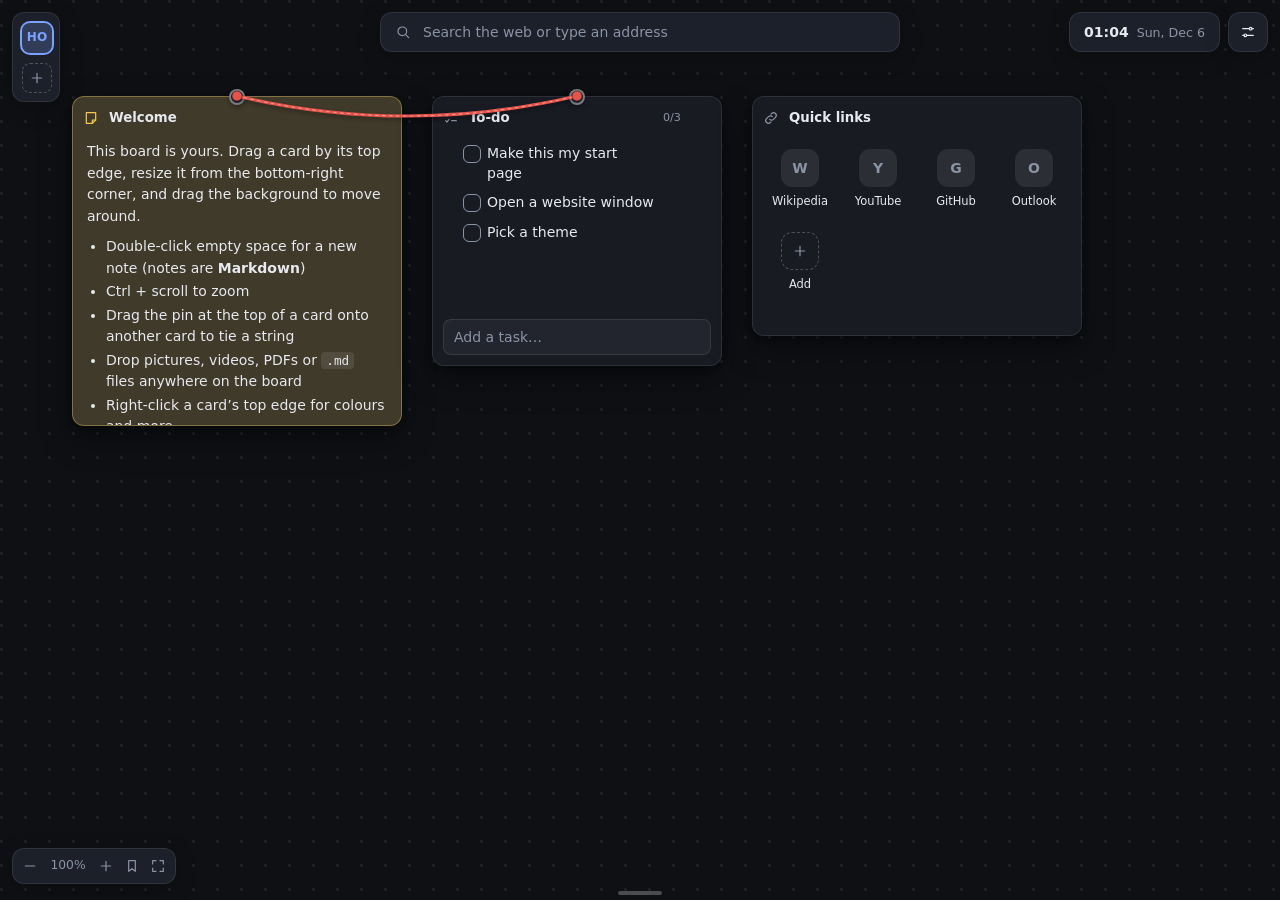
==== commit 15f7115c: "Homeboard 1.2.0: Markdown notes, saved views, frameless website windows - Notes are Markdown: format" ====
--- a/index.html
+++ b/index.html
@@ -76,6 +76,7 @@
   <button class="icon-btn" type="button" id="zoom-out" title="Zoom out"><svg class="ico" viewBox="0 0 24 24"><path d="M5 12h14"/></svg></button>
   <button type="button" id="zoom-label" title="Reset to 100%">100%</button>
   <button class="icon-btn" type="button" id="zoom-in" title="Zoom in"><svg class="ico" viewBox="0 0 24 24"><path d="M12 5v14M5 12h14"/></svg></button>
+  <button class="icon-btn" type="button" id="zoom-views" title="Saved views: go back to the start view, save this one, lock the view (right-click: start view)" aria-label="Saved views"><svg class="ico" viewBox="0 0 24 24"><path d="M7 4h10v16l-5-4-5 4z"/></svg></button>
   <button class="icon-btn" type="button" id="zoom-fit" title="Fit everything on screen"><svg class="ico" viewBox="0 0 24 24"><path d="M4 9V4h5M20 9V4h-5M4 15v5h5M20 15v5h-5"/></svg></button>
 </div>
 
@@ -161,6 +162,7 @@
     <div class="btn-row">
       <button type="button" class="btn" id="export">Export backup</button>
       <button type="button" class="btn" id="import">Import backup</button>
+      <button type="button" class="btn" id="export-md" title="Every note and to-do list as .md files, in a folder per board">Export notes as Markdown</button>
       <input type="file" id="import-file" accept="application/json,.json" hidden>
     </div>
     <p class="note" id="version-note"></p>
@@ -173,6 +175,7 @@
 <div id="menu" class="pill" hidden role="menu"></div>
 <div id="toast" class="pill" hidden role="status"></div>
 
+<script src="markdown.js"></script>
 <script src="widgets.js"></script>
 <script src="widgets-more.js"></script>
 <script src="app.js"></script>
--- a/extras.css
+++ b/extras.css
@@ -1,4 +1,54 @@
 /* Looks list, hidden and locked cards, and the immersive pickers (cue rack, tobacco machine). */
+
+/* ---------- Markdown notes ---------- */
+.note-text.md-src {
+  width: 100%; height: 100%; resize: none; border: 0; margin: 0; background: transparent; color: inherit;
+  font: inherit; line-height: 1.55; tab-size: 2;
+}
+.note-text.md-src::placeholder { color: var(--muted); }
+.md-view > :first-child { margin-top: 0; }
+.md-view > :last-child { margin-bottom: 0; }
+.md-view p { margin: 0 0 .6em; }
+.md-view h1, .md-view h2, .md-view h3, .md-view h4, .md-view h5, .md-view h6 { margin: .7em 0 .35em; line-height: 1.25; }
+.md-view h1 { font-size: 1.45em; } .md-view h2 { font-size: 1.25em; } .md-view h3 { font-size: 1.1em; }
+.md-view h4, .md-view h5, .md-view h6 { font-size: 1em; color: var(--muted); }
+.md-view ul, .md-view ol { margin: 0 0 .6em; padding-left: 1.35em; }
+.md-view li { margin: .12em 0; }
+.md-view li > ul, .md-view li > ol { margin: .1em 0 0; }
+.md-view li.task { list-style: none; margin-left: -1.25em; }
+.md-view li.task > input { width: 14px; height: 14px; margin: 0 6px 0 0; vertical-align: -2px; accent-color: var(--accent); cursor: pointer; }
+.md-view li.task:has(> input:checked) { color: var(--muted); text-decoration: line-through; }
+.md-view code { padding: 1px 5px; border-radius: 4px; font: .9em "Cascadia Mono", Consolas, ui-monospace, monospace; background: color-mix(in srgb, var(--text) 10%, transparent); }
+.md-view pre { margin: 0 0 .7em; padding: 8px 10px; border-radius: var(--r-in); overflow: auto; background: color-mix(in srgb, #000 30%, transparent); }
+.md-view pre code { padding: 0; background: none; font-size: .86em; }
+.md-view blockquote { margin: 0 0 .6em; padding: 2px 0 2px 12px; border-left: 3px solid color-mix(in srgb, var(--accent) 60%, transparent); color: var(--muted); }
+.md-view hr { border: 0; border-top: 1px solid var(--border); margin: .8em 0; }
+.md-view mark { background: color-mix(in srgb, #f5c84c 45%, transparent); color: inherit; border-radius: 2px; padding: 0 2px; }
+.md-view img { max-width: 100%; border-radius: var(--r-in); }
+.md-view table { border-collapse: collapse; margin: 0 0 .7em; font-size: .94em; }
+.md-view th, .md-view td { border: 1px solid var(--border); padding: 4px 8px; }
+.md-view th { background: color-mix(in srgb, var(--text) 7%, transparent); }
+.md-view a { color: var(--accent); }
+.files-md { position: absolute; inset: 0; overflow: auto; padding: 10px 14px; align-self: stretch; line-height: 1.55; }
+
+/* ---------- website windows that show only the site ---------- */
+.card.web-plain { border-color: transparent; background: transparent; }
+.card.web-plain .card-head, .card.web-plain .web-bar { display: none; }
+.card.web-plain .card-body { border-radius: calc(var(--radius) - 1px); }
+.card.web-plain .web-frame { border-top: 0; }
+.card.web-plain.selected { border-color: color-mix(in srgb, var(--accent) 60%, transparent); }
+.card.web-plain .web-shield { cursor: grab; }
+.web-grab {
+  position: absolute; left: 0; right: 0; top: 0; height: 16px; z-index: 4; cursor: grab; opacity: 0; transition: opacity .15s;
+  border-radius: calc(var(--radius) - 1px) calc(var(--radius) - 1px) 0 0; background: linear-gradient(rgba(0, 0, 0, .5), transparent);
+}
+.web-grab::after { content: ""; position: absolute; left: 50%; top: 5px; width: 34px; height: 4px; margin-left: -17px; border-radius: 2px; background: rgba(255, 255, 255, .85); }
+.card.web-plain:hover .web-grab, body.dragging .web-grab { opacity: 1; }
+
+/* ---------- a locked view ---------- */
+body.view-locked #canvas { cursor: default; }
+body.view-locked #zoom-views { color: var(--accent); }
+body.view-locked #zoom-in, body.view-locked #zoom-out, body.view-locked #zoom-label { opacity: .35; pointer-events: none; }
 
 /* ---------- the add bar: out of sight until the mouse nears the bottom edge ---------- */
 #dock { transition: transform .2s ease, opacity .2s ease; }
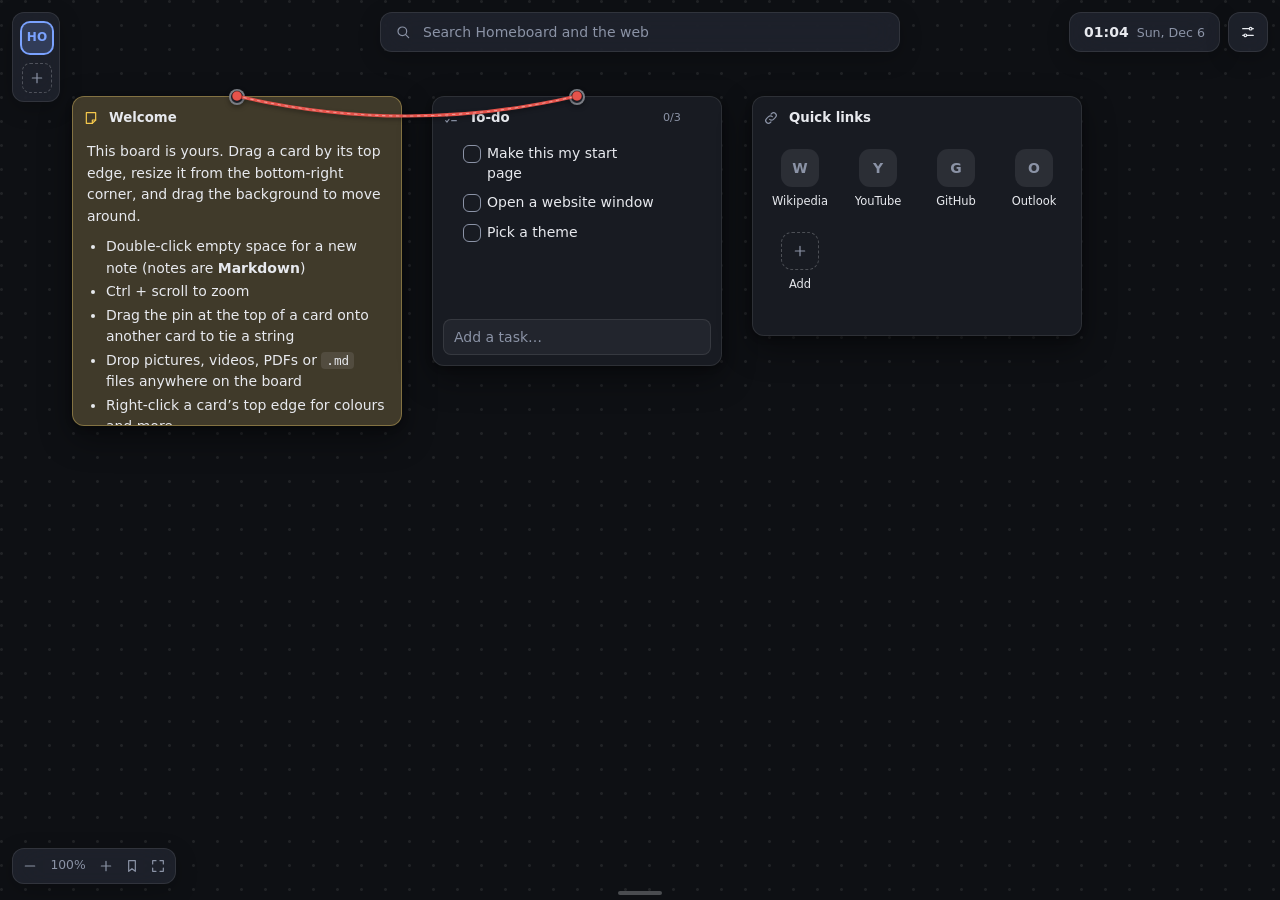
==== commit 04bd52ac: "Homeboard 1.7.0: the console card is a real terminal (Claude Code works) - helper/conpty.ps1 runs th" ====
--- a/index.html
+++ b/index.html
@@ -5,10 +5,12 @@
 <title>New Tab</title>
 <meta name="viewport" content="width=device-width, initial-scale=1">
 <link rel="icon" href="icon.svg">
+<link rel="stylesheet" href="vendor/xterm/xterm.css">
 <link rel="stylesheet" href="style.css">
 <link rel="stylesheet" href="widgets.css">
 <link rel="stylesheet" href="widgets-more.css">
 <link rel="stylesheet" href="extras.css">
+<link rel="stylesheet" href="fileview.css">
 </head>
 <body data-pattern="dots">
 
@@ -68,6 +70,9 @@
   </button>
   <button class="dock-btn" type="button" data-add="widget" title="Add a widget: clock, games, pool table, cigarette pack">
     <svg class="ico" viewBox="0 0 24 24"><rect x="4" y="4" width="16" height="16" rx="3.500"/><path d="M8.500 8.500h.01M15.500 15.500h.01M12 12h.01M15.500 8.500h.01M8.500 15.500h.01"/></svg><span>Widgets</span>
+  </button>
+  <button class="dock-btn" type="button" data-add="apps" title="Add an app launcher or a workspace (apps, folders and sites placed on the screen together)">
+    <svg class="ico" viewBox="0 0 24 24"><rect x="4" y="4" width="6.5" height="6.5" rx="1.600"/><rect x="13.500" y="4" width="6.5" height="6.5" rx="1.600"/><rect x="4" y="13.500" width="6.5" height="6.5" rx="1.600"/><rect x="13.500" y="13.500" width="6.5" height="6.5" rx="1.600"/></svg><span>Apps</span>
   </button>
   <input type="file" id="media-file" accept="image/*,video/*,application/pdf" multiple hidden>
 </div>
@@ -176,8 +181,13 @@
 <div id="toast" class="pill" hidden role="status"></div>
 
 <script src="markdown.js"></script>
+<script src="fileview.js"></script>
 <script src="widgets.js"></script>
 <script src="widgets-more.js"></script>
+<script src="widgets-music.js"></script>
+<script src="vendor/xterm/xterm.js"></script>
+<script src="vendor/xterm/addon-fit.js"></script>
+<script src="apps.js"></script>
 <script src="app.js"></script>
 </body>
 </html>
--- a/vendor/xterm/xterm.css
+++ b/vendor/xterm/xterm.css
@@ -0,0 +1,285 @@
+/**
+ * Copyright (c) 2014 The xterm.js authors. All rights reserved.
+ * Copyright (c) 2012-2013, Christopher Jeffrey (MIT License)
+ * https://github.com/chjj/term.js
+ * @license MIT
+ *
+ * Permission is hereby granted, free of charge, to any person obtaining a copy
+ * of this software and associated documentation files (the "Software"), to deal
+ * in the Software without restriction, including without limitation the rights
+ * to use, copy, modify, merge, publish, distribute, sublicense, and/or sell
+ * copies of the Software, and to permit persons to whom the Software is
+ * furnished to do so, subject to the following conditions:
+ *
+ * The above copyright notice and this permission notice shall be included in
+ * all copies or substantial portions of the Software.
+ *
+ * THE SOFTWARE IS PROVIDED "AS IS", WITHOUT WARRANTY OF ANY KIND, EXPRESS OR
+ * IMPLIED, INCLUDING BUT NOT LIMITED TO THE WARRANTIES OF MERCHANTABILITY,
+ * FITNESS FOR A PARTICULAR PURPOSE AND NONINFRINGEMENT. IN NO EVENT SHALL THE
+ * AUTHORS OR COPYRIGHT HOLDERS BE LIABLE FOR ANY CLAIM, DAMAGES OR OTHER
+ * LIABILITY, WHETHER IN AN ACTION OF CONTRACT, TORT OR OTHERWISE, ARISING FROM,
+ * OUT OF OR IN CONNECTION WITH THE SOFTWARE OR THE USE OR OTHER DEALINGS IN
+ * THE SOFTWARE.
+ *
+ * Originally forked from (with the author's permission):
+ *   Fabrice Bellard's javascript vt100 for jslinux:
+ *   http://bellard.org/jslinux/
+ *   Copyright (c) 2011 Fabrice Bellard
+ *   The original design remains. The terminal itself
+ *   has been extended to include xterm CSI codes, among
+ *   other features.
+ */
+
+/**
+ *  Default styles for xterm.js
+ */
+
+.xterm {
+    cursor: text;
+    position: relative;
+    user-select: none;
+    -ms-user-select: none;
+    -webkit-user-select: none;
+}
+
+.xterm.focus,
+.xterm:focus {
+    outline: none;
+}
+
+.xterm .xterm-helpers {
+    position: absolute;
+    top: 0;
+    /**
+     * The z-index of the helpers must be higher than the canvases in order for
+     * IMEs to appear on top.
+     */
+    z-index: 5;
+}
+
+.xterm .xterm-helper-textarea {
+    padding: 0;
+    border: 0;
+    margin: 0;
+    /* Move textarea out of the screen to the far left, so that the cursor is not visible */
+    position: absolute;
+    opacity: 0;
+    left: -9999em;
+    top: 0;
+    width: 0;
+    height: 0;
+    z-index: -5;
+    /** Prevent wrapping so the IME appears against the textarea at the correct position */
+    white-space: nowrap;
+    overflow: hidden;
+    resize: none;
+}
+
+.xterm .composition-view {
+    /* TODO: Composition position got messed up somewhere */
+    background: #000;
+    color: #FFF;
+    display: none;
+    position: absolute;
+    white-space: nowrap;
+    z-index: 1;
+}
+
+.xterm .composition-view.active {
+    display: block;
+}
+
+.xterm .xterm-viewport {
+    /* On OS X this is required in order for the scroll bar to appear fully opaque */
+    background-color: #000;
+    overflow-y: scroll;
+    cursor: default;
+    position: absolute;
+    right: 0;
+    left: 0;
+    top: 0;
+    bottom: 0;
+}
+
+.xterm .xterm-screen {
+    position: relative;
+}
+
+.xterm .xterm-screen canvas {
+    position: absolute;
+    left: 0;
+    top: 0;
+}
+
+.xterm-char-measure-element {
+    display: inline-block;
+    visibility: hidden;
+    position: absolute;
+    top: 0;
+    left: -9999em;
+    line-height: normal;
+}
+
+.xterm.enable-mouse-events {
+    /* When mouse events are enabled (eg. tmux), revert to the standard pointer cursor */
+    cursor: default;
+}
+
+.xterm.xterm-cursor-pointer,
+.xterm .xterm-cursor-pointer {
+    cursor: pointer;
+}
+
+.xterm.column-select.focus {
+    /* Column selection mode */
+    cursor: crosshair;
+}
+
+.xterm .xterm-accessibility:not(.debug),
+.xterm .xterm-message {
+    position: absolute;
+    left: 0;
+    top: 0;
+    bottom: 0;
+    right: 0;
+    z-index: 10;
+    color: transparent;
+    pointer-events: none;
+}
+
+.xterm .xterm-accessibility-tree:not(.debug) *::selection {
+  color: transparent;
+}
+
+.xterm .xterm-accessibility-tree {
+  font-family: monospace;
+  user-select: text;
+  white-space: pre;
+}
+
+.xterm .xterm-accessibility-tree > div {
+  transform-origin: left;
+  width: fit-content;
+}
+
+.xterm .live-region {
+    position: absolute;
+    left: -9999px;
+    width: 1px;
+    height: 1px;
+    overflow: hidden;
+}
+
+.xterm-dim {
+    /* Dim should not apply to background, so the opacity of the foreground color is applied
+     * explicitly in the generated class and reset to 1 here */
+    opacity: 1 !important;
+}
+
+.xterm-underline-1 { text-decoration: underline; }
+.xterm-underline-2 { text-decoration: double underline; }
+.xterm-underline-3 { text-decoration: wavy underline; }
+.xterm-underline-4 { text-decoration: dotted underline; }
+.xterm-underline-5 { text-decoration: dashed underline; }
+
+.xterm-overline {
+    text-decoration: overline;
+}
+
+.xterm-overline.xterm-underline-1 { text-decoration: overline underline; }
+.xterm-overline.xterm-underline-2 { text-decoration: overline double underline; }
+.xterm-overline.xterm-underline-3 { text-decoration: overline wavy underline; }
+.xterm-overline.xterm-underline-4 { text-decoration: overline dotted underline; }
+.xterm-overline.xterm-underline-5 { text-decoration: overline dashed underline; }
+
+.xterm-strikethrough {
+    text-decoration: line-through;
+}
+
+.xterm-screen .xterm-decoration-container .xterm-decoration {
+	z-index: 6;
+	position: absolute;
+}
+
+.xterm-screen .xterm-decoration-container .xterm-decoration.xterm-decoration-top-layer {
+	z-index: 7;
+}
+
+.xterm-decoration-overview-ruler {
+    z-index: 8;
+    position: absolute;
+    top: 0;
+    right: 0;
+    pointer-events: none;
+}
+
+.xterm-decoration-top {
+    z-index: 2;
+    position: relative;
+}
+
+
+
+/* Derived from vs/base/browser/ui/scrollbar/media/scrollbar.css */
+
+/* xterm.js customization: Override xterm's cursor style */
+.xterm .xterm-scrollable-element > .scrollbar {
+    cursor: default;
+}
+
+/* Arrows */
+.xterm .xterm-scrollable-element > .scrollbar > .scra {
+	cursor: pointer;
+	font-size: 11px !important;
+}
+
+.xterm .xterm-scrollable-element > .visible {
+	opacity: 1;
+
+	/* Background rule added for IE9 - to allow clicks on dom node */
+	background:rgba(0,0,0,0);
+
+	transition: opacity 100ms linear;
+	/* In front of peek view */
+	z-index: 11;
+}
+.xterm .xterm-scrollable-element > .invisible {
+	opacity: 0;
+	pointer-events: none;
+}
+.xterm .xterm-scrollable-element > .invisible.fade {
+	transition: opacity 800ms linear;
+}
+
+/* Scrollable Content Inset Shadow */
+.xterm .xterm-scrollable-element > .shadow {
+	position: absolute;
+	display: none;
+}
+.xterm .xterm-scrollable-element > .shadow.top {
+	display: block;
+	top: 0;
+	left: 3px;
+	height: 3px;
+	width: 100%;
+	box-shadow: var(--vscode-scrollbar-shadow, #000) 0 6px 6px -6px inset;
+}
+.xterm .xterm-scrollable-element > .shadow.left {
+	display: block;
+	top: 3px;
+	left: 0;
+	height: 100%;
+	width: 3px;
+	box-shadow: var(--vscode-scrollbar-shadow, #000) 6px 0 6px -6px inset;
+}
+.xterm .xterm-scrollable-element > .shadow.top-left-corner {
+	display: block;
+	top: 0;
+	left: 0;
+	height: 3px;
+	width: 3px;
+}
+.xterm .xterm-scrollable-element > .shadow.top.left {
+	box-shadow: var(--vscode-scrollbar-shadow, #000) 6px 0 6px -6px inset;
+}
--- a/style.css
+++ b/style.css
@@ -265,7 +265,7 @@
 .web-url { flex: 1; padding: 5px 10px; font-size: .9em; }
 .web-frame { flex: 1; min-height: 0; position: relative; background: #fff; border-top: 1px solid var(--border); }
 .web-frame.empty { background: transparent; }
-.web-frame iframe { position: absolute; inset: 0; width: 100%; height: 100%; border: 0; background: #fff; }
+.web-frame iframe { position: absolute; left: 0; top: 0; width: calc(100% / var(--cz, 1)); height: calc(100% / var(--cz, 1)); transform: scale(var(--cz, 1)); transform-origin: 0 0; border: 0; background: #fff; }
 .web-shield { position: absolute; inset: 0; cursor: pointer; }
 .card.selected .web-shield { display: none; }
 .web-empty {
@@ -350,7 +350,7 @@
 
 /* ---------- menu & toast ---------- */
 #menu {
-  position: fixed; z-index: 100; min-width: 190px; max-width: 280px; padding: 5px;
+  position: fixed; z-index: 1000; min-width: 190px; max-width: 280px; padding: 5px;
   background: var(--raise); box-shadow: 0 14px 40px rgba(0, 0, 0, .4);
 }
 .menu-item {
@@ -372,7 +372,7 @@
 .swatch.on { box-shadow: 0 0 0 2px var(--raise), 0 0 0 4px var(--accent); }
 
 #toast {
-  position: fixed; left: 50%; bottom: 78px; transform: translateX(-50%); z-index: 110;
+  position: fixed; left: 50%; bottom: 78px; transform: translateX(-50%); z-index: 1010;
   display: flex; align-items: center; gap: 14px; padding: 9px 14px; max-width: calc(100vw - 24px);
   background: var(--raise);
 }
@@ -564,3 +564,52 @@
 
 /* a text file shown in a website window or page board */
 .web-frame > .files-text { position: absolute; inset: 0; overflow: auto; }
+
+/* a card's own text size (see cardZoom in app.js) */
+.card[style*="--cz"] > .card-body { font-size: calc(1em * var(--cz, 1)); }
+.card-web[style*="--cz"] > .card-body { font-size: inherit; }
+
+/* moving around (see "Moving around" in app.js) */
+body.space-pan, body.space-pan * { cursor: grab !important; }
+body.space-pan.panning, body.space-pan.panning * { cursor: grabbing !important; }
+body.space-pan .card iframe, body.wheel-pan .card iframe, body.panning .card iframe { pointer-events: none; }
+body.panning #world, body.wheel-pan #world { will-change: transform; }
+.card-body, .card-body * { overscroll-behavior: contain; }
+
+/* an expanded card (see expandCard in app.js) */
+#focus-layer {
+  position: fixed; inset: 0; z-index: 900; background: rgb(0 0 0 / 0); backdrop-filter: blur(0);
+  transition: background .2s ease, backdrop-filter .2s ease;
+}
+#focus-layer.open { background: rgb(0 0 0 / .45); backdrop-filter: blur(6px); }
+#focus-layer > .card.expanded {
+  position: absolute; left: 50% !important; top: 50% !important; z-index: 1 !important;
+  width: min(1100px, calc(100vw - 64px)) !important; height: calc(100vh - 72px) !important;
+  transform: translate(-50%, -50%) scale(.96); opacity: 0; transition: transform .2s cubic-bezier(.2, .8, .2, 1), opacity .16s ease;
+  box-shadow: 0 30px 80px rgb(0 0 0 / .5);
+}
+#focus-layer.open > .card.expanded { transform: translate(-50%, -50%); opacity: 1; }
+#focus-layer > .card.expanded .card-resize, #focus-layer > .card.expanded .card-pin { display: none; }
+#focus-layer > .card.expanded .card-head { cursor: default; }
+.card-expand { opacity: 0; transition: opacity .12s; }
+.card:hover .card-expand, .card.selected .card-expand, .card.expanded .card-expand { opacity: 1; }
+@media (prefers-reduced-motion: reduce) { #focus-layer, #focus-layer > .card.expanded { transition: none; } }
+
+/* dragging boards in the tree */
+.tab-dragging .tab { cursor: grabbing; }
+.tab.drop-in { background: color-mix(in srgb, var(--accent) 22%, transparent); box-shadow: inset 0 0 0 1.5px var(--accent); color: var(--text); }
+.tab-drop-line { height: 2px; margin: -1px 6px -1px calc(22px + var(--depth, 0) * 14px); border-radius: 2px; background: var(--accent); position: relative; z-index: 1; }
+.tab-ghost {
+  position: fixed; left: 0; top: 0; z-index: 1100; pointer-events: none; display: flex; align-items: center; gap: 8px;
+  padding: 4px 10px 4px 4px; border-radius: var(--r-in); background: var(--raise); color: var(--text); font-weight: 600;
+  box-shadow: 0 10px 30px rgb(0 0 0 / .4); opacity: .95;
+}
+.card.leaving { opacity: .55; transform: scale(.97); transition: opacity .12s, transform .12s; }
+/* links to boards, linked cards */
+.link-ico.link-board { color: var(--tint, var(--accent)); background: color-mix(in srgb, var(--tint, var(--accent)) 16%, transparent); font-size: 13px; }
+.md-view a[href^="homeboard:"], .note-text a[href^="homeboard:"] { text-decoration: none; padding: 0 4px; border-radius: 5px; background: color-mix(in srgb, var(--accent) 16%, transparent); }
+.md-view a[href^="homeboard:"]::before, .note-text a[href^="homeboard:"]::before { content: '↗ '; opacity: .7; }
+.card-linked { width: auto !important; padding: 0 6px !important; gap: 3px; display: inline-flex; align-items: center; font-size: 11px; color: var(--accent); }
+.card-linked svg { width: 13px; height: 13px; }
+.card.flash { animation: card-flash 1.1s ease 1; }
+@keyframes card-flash { 0%, 100% { box-shadow: var(--card-shadow, none); } 30% { box-shadow: 0 0 0 3px var(--accent), 0 0 30px color-mix(in srgb, var(--accent) 50%, transparent); } }
--- a/widgets-more.css
+++ b/widgets-more.css
@@ -136,3 +136,42 @@
   background: color-mix(in srgb, var(--text) 6%, transparent); color: var(--text);
 }
 .web-site:hover { border-color: var(--accent); }
+
+/* ---------- YouTube Music ---------- */
+.ytm {
+  flex: 1; min-height: 0; position: relative; display: grid; grid-template-columns: auto 1fr; align-items: center; gap: 14px;
+  padding: 12px; border-radius: var(--radius); overflow: hidden; color: var(--text); container-type: size; user-select: none;
+}
+.ytm[data-look="glass"] { background: color-mix(in srgb, var(--surface) 72%, transparent); -webkit-backdrop-filter: blur(18px) saturate(1.3); backdrop-filter: blur(18px) saturate(1.3); border: 1px solid var(--border); box-shadow: var(--shadow); }
+.ytm[data-look="art"] { color: #fff; box-shadow: var(--shadow); }
+.ytm[data-look="minimal"] { padding: 4px; text-shadow: 0 1px 3px rgba(0, 0, 0, .7); }
+.ytm-back { position: absolute; inset: -30px; z-index: -1; display: none; background: #111 center / cover; filter: blur(26px) brightness(.5) saturate(1.3); }
+.ytm[data-look="art"] .ytm-back { display: block; }
+.ytm-art { height: min(100cqh, 46cqw); aspect-ratio: 1; border-radius: calc(var(--radius) * .7); overflow: hidden; background: color-mix(in srgb, var(--text) 10%, transparent); box-shadow: 0 6px 16px rgba(0, 0, 0, .35); }
+.ytm-art img { width: 100%; height: 100%; object-fit: cover; display: block; }
+.ytm-info { min-width: 0; display: flex; flex-direction: column; gap: 3px; }
+.ytm-title { font-weight: 650; font-size: 1.02em; white-space: nowrap; overflow: hidden; text-overflow: ellipsis; }
+.ytm-who { font-size: .86em; opacity: .7; white-space: nowrap; overflow: hidden; text-overflow: ellipsis; }
+.ytm-bar { position: relative; height: 4px; margin-top: 7px; border-radius: 2px; background: color-mix(in srgb, currentColor 20%, transparent); cursor: pointer; }
+.ytm-bar::before { content: ""; position: absolute; inset: -6px 0; }
+.ytm-bar i { position: absolute; left: 0; top: 0; bottom: 0; border-radius: 2px; background: #ff3d3d; transition: width .25s linear; }
+.ytm-bar:hover { height: 6px; margin-top: 6px; }
+.ytm-times { display: flex; justify-content: space-between; font-size: .72em; opacity: .6; font-variant-numeric: tabular-nums; }
+.ytm-controls { display: flex; align-items: center; gap: 2px; margin-top: 2px; }
+.ytm-btn { width: 32px; height: 32px; flex: none; display: grid; place-items: center; padding: 0; border: 0; border-radius: 50%; background: none; color: inherit; cursor: pointer; opacity: .85; }
+.ytm-btn svg { width: 20px; height: 20px; }
+.ytm-btn:hover { opacity: 1; background: color-mix(in srgb, currentColor 12%, transparent); }
+.ytm-btn.play { width: 38px; height: 38px; background: currentColor; opacity: 1; }
+.ytm-btn.play svg { color: var(--surface); width: 22px; height: 22px; }
+.ytm[data-look="art"] .ytm-btn.play svg { color: #111; }
+.ytm-btn.like.on { color: #ff3d3d; opacity: 1; }
+.ytm-btn.like svg, .ytm-btn.mute svg { width: 17px; height: 17px; }
+.ytm-vol { flex: 1; min-width: 40px; max-width: 110px; accent-color: #ff3d3d; }
+.ytm-empty { display: none; }
+.ytm.none { grid-template-columns: 1fr; }
+.ytm.none > .ytm-art, .ytm.none > .ytm-info, .ytm.none > .ytm-back { display: none; }
+.ytm.none .ytm-empty { display: flex; align-items: center; justify-content: center; gap: 10px; flex-wrap: wrap; text-align: center; }
+.ytm-icon svg { width: 22px; height: 22px; color: #ff3d3d; display: block; }
+.ytm-note { font-size: .9em; opacity: .8; }
+.ytm-open { padding: 6px 12px; border-radius: 999px; border: 0; background: #ff3d3d; color: #fff; font-weight: 600; cursor: pointer; }
+@container (max-width: 300px) { .ytm-art { display: none; } .ytm { grid-template-columns: 1fr; } .ytm-vol { display: none; } }
--- a/extras.css
+++ b/extras.css
@@ -6,30 +6,6 @@
   font: inherit; line-height: 1.55; tab-size: 2;
 }
 .note-text.md-src::placeholder { color: var(--muted); }
-.md-view > :first-child { margin-top: 0; }
-.md-view > :last-child { margin-bottom: 0; }
-.md-view p { margin: 0 0 .6em; }
-.md-view h1, .md-view h2, .md-view h3, .md-view h4, .md-view h5, .md-view h6 { margin: .7em 0 .35em; line-height: 1.25; }
-.md-view h1 { font-size: 1.45em; } .md-view h2 { font-size: 1.25em; } .md-view h3 { font-size: 1.1em; }
-.md-view h4, .md-view h5, .md-view h6 { font-size: 1em; color: var(--muted); }
-.md-view ul, .md-view ol { margin: 0 0 .6em; padding-left: 1.35em; }
-.md-view li { margin: .12em 0; }
-.md-view li > ul, .md-view li > ol { margin: .1em 0 0; }
-.md-view li.task { list-style: none; margin-left: -1.25em; }
-.md-view li.task > input { width: 14px; height: 14px; margin: 0 6px 0 0; vertical-align: -2px; accent-color: var(--accent); cursor: pointer; }
-.md-view li.task:has(> input:checked) { color: var(--muted); text-decoration: line-through; }
-.md-view code { padding: 1px 5px; border-radius: 4px; font: .9em "Cascadia Mono", Consolas, ui-monospace, monospace; background: color-mix(in srgb, var(--text) 10%, transparent); }
-.md-view pre { margin: 0 0 .7em; padding: 8px 10px; border-radius: var(--r-in); overflow: auto; background: color-mix(in srgb, #000 30%, transparent); }
-.md-view pre code { padding: 0; background: none; font-size: .86em; }
-.md-view blockquote { margin: 0 0 .6em; padding: 2px 0 2px 12px; border-left: 3px solid color-mix(in srgb, var(--accent) 60%, transparent); color: var(--muted); }
-.md-view hr { border: 0; border-top: 1px solid var(--border); margin: .8em 0; }
-.md-view mark { background: color-mix(in srgb, #f5c84c 45%, transparent); color: inherit; border-radius: 2px; padding: 0 2px; }
-.md-view img { max-width: 100%; border-radius: var(--r-in); }
-.md-view table { border-collapse: collapse; margin: 0 0 .7em; font-size: .94em; }
-.md-view th, .md-view td { border: 1px solid var(--border); padding: 4px 8px; }
-.md-view th { background: color-mix(in srgb, var(--text) 7%, transparent); }
-.md-view a { color: var(--accent); }
-.files-md { position: absolute; inset: 0; overflow: auto; padding: 10px 14px; align-self: stretch; line-height: 1.55; }
 
 /* ---------- website windows that show only the site ---------- */
 .card.web-plain { border-color: transparent; background: transparent; }
@@ -71,7 +47,7 @@
 .files-name.editing { user-select: text; cursor: text; text-overflow: clip; box-shadow: 0 0 0 1.5px var(--accent); border-radius: 4px; }
 
 /* ---------- console card ---------- */
-.card-term .card-body { background: #0c0d10; color: #d7dae0; font: 12.5px/1.45 "Cascadia Mono", "Cascadia Code", Consolas, ui-monospace, monospace; }
+.card-term .card-body { background: #0c0d10; color: #d7dae0; font: calc(12.5px * var(--cz, 1))/1.45 "Cascadia Mono", "Cascadia Code", Consolas, ui-monospace, monospace; }
 .term-out { flex: 1; min-height: 0; margin: 0; padding: 8px 10px 4px; overflow: auto; white-space: pre-wrap; overflow-wrap: anywhere; font: inherit; outline: none; user-select: text; cursor: text; }
 .term-out .err { color: #f0717d; }
 .term-out .cmd { color: #8fb4ff; }
@@ -233,3 +209,127 @@
 @keyframes hb-flicker { 0% { transform: scale(1, 1) rotate(-2deg); opacity: .95; } 40% { transform: scale(.92, 1.08) rotate(2deg); } 70% { transform: scale(1.05, .94) rotate(-1deg); opacity: .85; } 100% { transform: scale(.96, 1.06) rotate(1deg); } }
 
 @keyframes vend-fall { from { transform: translateY(-150px) rotate(0deg); } 80% { transform: translateY(4px) rotate(92deg); } to { transform: translateY(0) rotate(84deg); } }
+
+/* the file browser preview of a text file fills the preview pane */
+.files-doc { position: absolute; inset: 0; }
+.lightbox-body > .files-doc { background: var(--surface); }
+
+/* ---------- website windows: notices and sites in their own window ---------- */
+.web-notice {
+  position: absolute; left: 50%; bottom: 12px; transform: translateX(-50%); z-index: 6; max-width: calc(100% - 24px);
+  display: flex; align-items: center; gap: 8px; flex-wrap: wrap; padding: 8px 8px 8px 12px; border-radius: var(--r-in);
+  background: color-mix(in srgb, var(--raise) 94%, transparent); color: var(--text); border: 1px solid var(--border);
+  box-shadow: 0 8px 24px rgba(0, 0, 0, .35); font-size: .86em; line-height: 1.35;
+}
+.web-notice span { flex: 1 1 180px; }
+.web-notice .btn { padding: 4px 10px; }
+.web-own { gap: 6px; }
+.web-own b { color: var(--text); font-size: 1.05em; }
+.web-own-icon { width: 32px; height: 32px; border-radius: 8px; }
+
+/* ---------- apps and workspaces (apps.js) ---------- */
+.card-apps .card-body, .card-space .card-body { position: relative; }
+.app-ico { display: grid; place-items: center; flex: none; overflow: hidden; color: var(--muted); font-weight: 700; }
+.app-ico.big { width: 38px; height: 38px; border-radius: 11px; }
+.app-ico.big img { width: 32px; height: 32px; }
+.app-ico.small { width: 22px; height: 22px; border-radius: 6px; font-size: 12px; }
+.app-ico.small img { width: 20px; height: 20px; }
+.app-ico svg { width: 70%; height: 70%; color: var(--accent); }
+.app-ico:not(:has(img)) { background: color-mix(in srgb, var(--text) 9%, transparent); }
+.app-tile:active { transform: scale(.96); }
+.app-drop { outline: 2px dashed var(--accent); outline-offset: -6px; border-radius: var(--r-in); }
+.app-picker {
+  position: absolute; inset: 0; z-index: 5; display: flex; flex-direction: column; gap: 6px; padding: 8px 10px 10px;
+  background: var(--surface); border-radius: inherit;
+}
+.app-pick-head { display: flex; align-items: center; justify-content: space-between; }
+.app-pick-list { flex: 1; min-height: 60px; overflow: auto; display: flex; flex-direction: column; gap: 1px; }
+.app-pick-row {
+  display: flex; align-items: center; gap: 10px; padding: 5px 8px; border: 0; border-radius: 8px; background: transparent;
+  color: inherit; text-align: left; font: inherit; cursor: pointer;
+}
+.app-pick-row:hover, .app-pick-row:focus-visible { background: color-mix(in srgb, var(--accent) 16%, transparent); }
+.app-pick-note { padding: 10px; color: var(--muted); font-size: .9em; line-height: 1.4; }
+.app-pick-path { display: grid; grid-template-columns: 1fr auto; gap: 6px; }
+.app-pick-path input[name], .app-pick-path .field:nth-child(2) { grid-column: 1; }
+.app-rename { display: flex; gap: 6px; padding: 8px 10px 10px; border-top: 1px solid var(--border); flex: none; flex-wrap: wrap; align-items: center; }
+.app-rename .field { flex: 1; min-width: 120px; }
+.space-check { display: flex; align-items: center; gap: 6px; font-size: .85em; color: var(--muted); }
+.space-bar { display: flex; align-items: center; gap: 6px; padding: 4px 10px 8px; flex: none; flex-wrap: wrap; }
+.space-bar .btn { display: inline-flex; align-items: center; gap: 6px; }
+.space-bar .btn svg { width: 15px; height: 15px; }
+.space-status { color: var(--muted); font-size: .85em; margin-left: auto; }
+.space-map { position: relative; flex: 1; margin: 0 10px 10px; min-height: 80px; container-type: size; display: grid; place-items: center; }
+.space-stage { position: relative; width: min(100cqw, 100cqh * var(--rw, 16) / var(--rh, 9)); aspect-ratio: var(--rw, 16) / var(--rh, 9); }
+.space-screen {
+  position: absolute; box-sizing: border-box; border-radius: 8px; overflow: hidden;
+  background: color-mix(in srgb, var(--text) 6%, transparent); border: 1px solid var(--border);
+}
+.space-num { position: absolute; right: 6px; bottom: 4px; font-size: 11px; color: var(--muted); }
+.space-item {
+  position: absolute; box-sizing: border-box; padding: 3px; border: 1.5px solid color-mix(in srgb, var(--accent) 55%, transparent);
+  border-radius: 6px; background: color-mix(in srgb, var(--accent) 14%, var(--surface)); color: inherit; font: inherit; font-size: 12px;
+  display: flex; flex-direction: column; align-items: center; justify-content: center; gap: 3px; overflow: hidden; cursor: pointer;
+  transition: background .12s, border-color .12s;
+}
+.space-item:hover { background: color-mix(in srgb, var(--accent) 26%, var(--surface)); border-color: var(--accent); z-index: 2; }
+.space-name { max-width: 100%; white-space: nowrap; overflow: hidden; text-overflow: ellipsis; padding: 0 4px; }
+.space-empty { position: absolute; inset: 0; display: grid; place-items: center; padding: 16px; text-align: center; color: var(--muted); font-size: .9em; line-height: 1.4; }
+
+/* a site's own window, live in its card */
+.web-live { position: absolute; inset: 0; width: 100%; height: 100%; object-fit: contain; background: #000; cursor: pointer; }
+.web-live-stop { position: absolute; top: 6px; right: 6px; opacity: 0; transition: opacity .15s; background: rgb(0 0 0 / .55); color: #fff; }
+.web-frame:hover .web-live-stop { opacity: 1; }
+
+/* peek: a link shown big over the board */
+.peek { position: fixed; inset: 0; z-index: 950; display: grid; place-items: center; background: rgb(0 0 0 / 0); transition: background .18s ease; }
+.peek.open { background: rgb(0 0 0 / .42); }
+.peek-panel {
+  width: min(1180px, calc(100vw - 80px)); height: calc(100vh - 90px); display: flex; flex-direction: column; overflow: hidden;
+  border-radius: 14px; background: var(--surface); border: 1px solid var(--border); box-shadow: 0 30px 90px rgb(0 0 0 / .55);
+  transform: scale(.94) translateY(10px); opacity: 0; transition: transform .2s cubic-bezier(.2, .8, .2, 1), opacity .15s ease;
+}
+.peek.open .peek-panel { transform: none; opacity: 1; }
+.peek-head { display: flex; align-items: center; gap: 8px; padding: 8px 10px 8px 16px; border-bottom: 1px solid var(--border); flex: none; }
+.peek-name { flex: 1; min-width: 0; display: flex; flex-direction: column; line-height: 1.25; }
+.peek-name b, .peek-name span { white-space: nowrap; overflow: hidden; text-overflow: ellipsis; }
+.peek-name span { font-size: .8em; color: var(--muted); }
+.peek-frame { position: relative; flex: 1; background: #fff; }
+.peek-frame iframe { position: absolute; inset: 0; width: 100%; height: 100%; border: 0; }
+@media (prefers-reduced-motion: reduce) { .peek, .peek-panel { transition: none; } }
+/* the finder under the search box */
+#search { position: relative; }
+#finder {
+  position: absolute; left: -1px; right: -1px; top: calc(100% + 6px); z-index: 1020; max-height: min(460px, 70vh); overflow: auto; padding: 5px;
+  border-radius: 12px; background: var(--raise); border: 1px solid var(--border); box-shadow: 0 18px 50px rgb(0 0 0 / .45); color: var(--text);
+}
+.finder-row { display: flex; align-items: center; gap: 10px; padding: 7px 9px; border-radius: 9px; cursor: pointer; }
+.finder-row.on { background: color-mix(in srgb, var(--accent) 20%, transparent); }
+.finder-ico, .finder-chip { flex: none; width: 26px; height: 26px; border-radius: 7px; display: grid; place-items: center; background: color-mix(in srgb, var(--text) 8%, transparent); color: var(--accent); }
+.finder-ico svg { width: 15px; height: 15px; }
+.finder-chip { font-size: 11px; font-weight: 700; }
+.finder-text { flex: 1; min-width: 0; }
+.finder-label, .finder-sub { white-space: nowrap; overflow: hidden; text-overflow: ellipsis; }
+.finder-sub { font-size: .8em; color: var(--muted); margin-top: 1px; }
+.finder-kind { flex: none; font-size: .72em; color: var(--muted); text-transform: uppercase; letter-spacing: .05em; }
+#finder mark { background: color-mix(in srgb, var(--accent) 35%, transparent); color: inherit; border-radius: 3px; padding: 0 1px; }
+.finder-none { padding: 8px 10px 6px; color: var(--muted); font-size: .85em; }
+
+/* where the keys took you */
+#hud {
+  position: fixed; left: 50%; bottom: 96px; z-index: 1030; transform: translate(-50%, 8px); opacity: 0; pointer-events: none;
+  padding: 8px 16px; border-radius: 999px; background: var(--raise); color: var(--text); border: 1px solid var(--border);
+  box-shadow: 0 12px 34px rgb(0 0 0 / .4); font-weight: 600; white-space: nowrap; transition: opacity .16s ease, transform .16s ease;
+}
+#hud.show { opacity: 1; transform: translate(-50%, 0); }
+/* the board tree driven by the keyboard */
+#tabs.keys { width: 264px; }
+#tabs.keys .tab:focus-visible, #tabs.keys .tab:focus { box-shadow: inset 0 0 0 2px var(--accent); color: var(--text); }
+.tab.bump { animation: tab-bump .22s ease; }
+@keyframes tab-bump { 0%, 100% { transform: none; } 35% { transform: translateX(4px); } 70% { transform: translateX(-3px); } }
+
+/* console card: xterm.js */
+.card-term .card-body { position: relative; }
+.term-x { position: absolute; inset: 4px 6px 6px 10px; }
+.term-x .xterm { height: 100%; }
+.term-x .xterm-viewport { background: transparent !important; scrollbar-width: thin; }
--- a/fileview.css
+++ b/fileview.css
@@ -0,0 +1,44 @@
+/* fileview.js: a text or Markdown file with Formatted / Text / Edit, and the formatted Markdown look
+   shared by notes, the file browser and .md files opened in Edge. Colours come from the page around it. */
+.hbfv { position: absolute; inset: 0; display: flex; flex-direction: column; min-height: 0; }
+.hbfv-bar { flex: none; display: flex; align-items: center; gap: 8px; padding: 6px 8px; border-bottom: 1px solid var(--border); }
+.hbfv-seg { display: flex; gap: 2px; padding: 2px; border-radius: 8px; background: color-mix(in srgb, var(--text) 7%, transparent); }
+.hbfv-btn { padding: 3px 10px; border: 0; border-radius: 6px; background: none; color: var(--muted); font: inherit; font-size: .86em; cursor: pointer; }
+.hbfv-btn:hover { color: var(--text); }
+.hbfv-btn.on { background: var(--surface); color: var(--text); box-shadow: 0 1px 3px rgba(0, 0, 0, .25); }
+.hbfv-btn.primary { margin-left: auto; background: var(--accent); color: var(--accent-ink, #fff); font-weight: 600; }
+.hbfv-btn.primary:disabled { opacity: .45; cursor: default; }
+.hbfv-status { font-size: .82em; color: var(--muted); white-space: nowrap; overflow: hidden; text-overflow: ellipsis; }
+.hbfv-status[data-kind="err"] { color: #f0717d; white-space: normal; }
+.hbfv-status[data-kind="ok"] { color: #6fd08c; }
+.hbfv-view { flex: 1; min-height: 0; overflow: auto; position: relative; }
+.hbfv-md { padding: 12px 16px; line-height: 1.6; }
+.hbfv-text { margin: 0; padding: 12px 14px; white-space: pre-wrap; overflow-wrap: anywhere; font: calc(12.5px * var(--cz, 1))/1.55 "Cascadia Mono", Consolas, ui-monospace, monospace; }
+.hbfv-edit {
+  display: block; width: 100%; height: 100%; margin: 0; padding: 12px 14px; border: 0; outline: none; resize: none;
+  background: transparent; color: inherit; font: calc(12.5px * var(--cz, 1))/1.55 "Cascadia Mono", Consolas, ui-monospace, monospace; tab-size: 2;
+}
+.md-view .wikilink { color: var(--accent); text-decoration: none; border-bottom: 1px dashed color-mix(in srgb, var(--accent) 60%, transparent); }
+.md-view > :first-child { margin-top: 0; }
+.md-view > :last-child { margin-bottom: 0; }
+.md-view p { margin: 0 0 .6em; }
+.md-view h1, .md-view h2, .md-view h3, .md-view h4, .md-view h5, .md-view h6 { margin: .7em 0 .35em; line-height: 1.25; }
+.md-view h1 { font-size: 1.45em; } .md-view h2 { font-size: 1.25em; } .md-view h3 { font-size: 1.1em; }
+.md-view h4, .md-view h5, .md-view h6 { font-size: 1em; color: var(--muted); }
+.md-view ul, .md-view ol { margin: 0 0 .6em; padding-left: 1.35em; }
+.md-view li { margin: .12em 0; }
+.md-view li > ul, .md-view li > ol { margin: .1em 0 0; }
+.md-view li.task { list-style: none; margin-left: -1.25em; }
+.md-view li.task > input { width: 14px; height: 14px; margin: 0 6px 0 0; vertical-align: -2px; accent-color: var(--accent); cursor: pointer; }
+.md-view li.task:has(> input:checked) { color: var(--muted); text-decoration: line-through; }
+.md-view code { padding: 1px 5px; border-radius: 4px; font: .9em "Cascadia Mono", Consolas, ui-monospace, monospace; background: color-mix(in srgb, var(--text) 10%, transparent); }
+.md-view pre { margin: 0 0 .7em; padding: 8px 10px; border-radius: var(--r-in); overflow: auto; background: color-mix(in srgb, #000 30%, transparent); }
+.md-view pre code { padding: 0; background: none; font-size: .86em; }
+.md-view blockquote { margin: 0 0 .6em; padding: 2px 0 2px 12px; border-left: 3px solid color-mix(in srgb, var(--accent) 60%, transparent); color: var(--muted); }
+.md-view hr { border: 0; border-top: 1px solid var(--border); margin: .8em 0; }
+.md-view mark { background: color-mix(in srgb, #f5c84c 45%, transparent); color: inherit; border-radius: 2px; padding: 0 2px; }
+.md-view img { max-width: 100%; border-radius: var(--r-in); }
+.md-view table { border-collapse: collapse; margin: 0 0 .7em; font-size: .94em; }
+.md-view th, .md-view td { border: 1px solid var(--border); padding: 4px 8px; }
+.md-view th { background: color-mix(in srgb, var(--text) 7%, transparent); }
+.md-view a { color: var(--accent); }
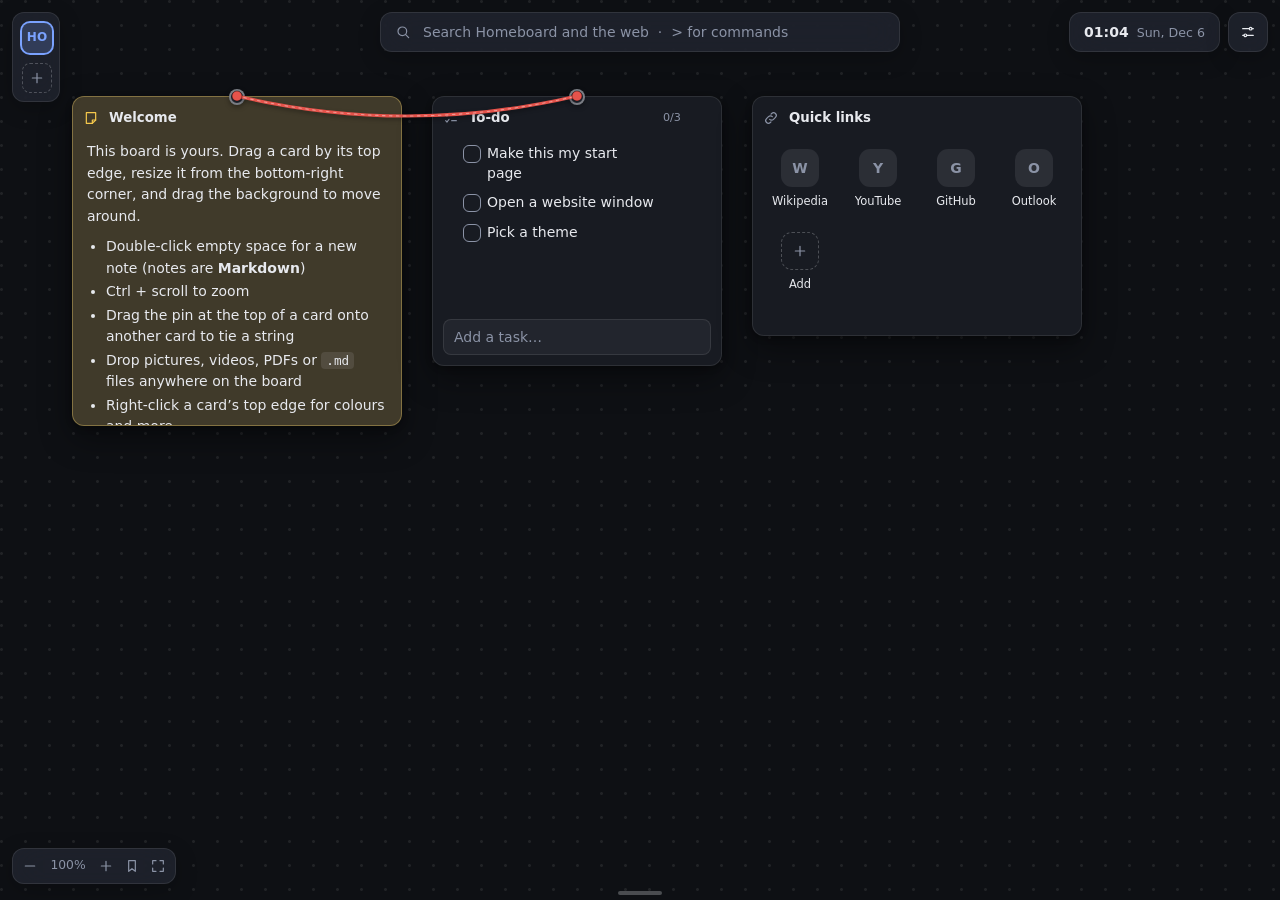
==== commit 77bcfb7b: "Homeboard 1.11.0: visuals picker in Now playing, smoke break prototype, 2.0 plan - Now playing holds" ====
--- a/index.html
+++ b/index.html
@@ -9,6 +9,7 @@
 <link rel="stylesheet" href="style.css">
 <link rel="stylesheet" href="widgets.css">
 <link rel="stylesheet" href="widgets-more.css">
+<link rel="stylesheet" href="widgets-smoke.css">
 <link rel="stylesheet" href="extras.css">
 <link rel="stylesheet" href="fileview.css">
 </head>
@@ -185,6 +186,7 @@
 <script src="widgets.js"></script>
 <script src="widgets-more.js"></script>
 <script src="widgets-music.js"></script>
+<script src="widgets-smoke.js"></script>
 <script src="vendor/xterm/xterm.js"></script>
 <script src="vendor/xterm/addon-fit.js"></script>
 <script src="apps.js"></script>
--- a/style.css
+++ b/style.css
@@ -613,3 +613,64 @@
 .card-linked svg { width: 13px; height: 13px; }
 .card.flash { animation: card-flash 1.1s ease 1; }
 @keyframes card-flash { 0%, 100% { box-shadow: var(--card-shadow, none); } 30% { box-shadow: 0 0 0 3px var(--accent), 0 0 30px color-mix(in srgb, var(--accent) 50%, transparent); } }
+
+/* ---------- materials (Customize → Style) ---------- */
+body[data-material="frosted"] .card:not(.bare), body[data-material="frosted"] :is(.pill, #menu, #np-panel, #finder) {
+  background: color-mix(in srgb, var(--glass, var(--card-bg, var(--raise))) 50%, transparent);
+  -webkit-backdrop-filter: blur(18px) saturate(1.5); backdrop-filter: blur(18px) saturate(1.5); border-color: rgba(255, 255, 255, .1);
+}
+body[data-material="liquid"] .card:not(.bare), body[data-material="liquid"] :is(.pill, #menu, #np-panel, #finder) {
+  background: radial-gradient(120% 60% at 10% -10%, rgba(255, 255, 255, .2), transparent 50%),
+              linear-gradient(160deg, color-mix(in srgb, var(--glass, var(--card-bg, var(--raise))) 42%, rgba(255, 255, 255, .08)), color-mix(in srgb, var(--glass, var(--card-bg, var(--raise))) 26%, transparent));
+  -webkit-backdrop-filter: blur(24px) saturate(1.9) brightness(1.04); backdrop-filter: blur(24px) saturate(1.9) brightness(1.04);
+  border: 1px solid rgba(255, 255, 255, .24);
+  box-shadow: inset 0 1px 0 rgba(255, 255, 255, .45), inset 0 -1px 0 rgba(255, 255, 255, .08), inset 0 0 22px rgba(255, 255, 255, .04), 0 16px 44px rgba(0, 0, 0, .32);
+}
+body[data-theme="paper"][data-material="liquid"] .card:not(.bare), body[data-theme="cork"][data-material="liquid"] .card:not(.bare) { border-color: rgba(255, 255, 255, .7); }
+body[data-material="paper"] .card:not(.bare), body[data-material="paper"] :is(.pill, #menu, #np-panel, #finder) {
+  background: url("data:image/svg+xml,%3Csvg xmlns='http://www.w3.org/2000/svg' width='140' height='140'%3E%3Cfilter id='n'%3E%3CfeTurbulence type='fractalNoise' baseFrequency='.9' numOctaves='2' stitchTiles='stitch'/%3E%3CfeColorMatrix values='0 0 0 0 0 0 0 0 0 0 0 0 0 0 0 0 0 0 .07 0'/%3E%3C/filter%3E%3Crect width='100%25' height='100%25' filter='url(%23n)'/%3E%3C/svg%3E"), var(--glass, var(--card-bg, var(--raise)));
+  -webkit-backdrop-filter: none; backdrop-filter: none; border: 0;
+  box-shadow: 0 1px 1px rgba(0, 0, 0, .14), 0 3px 6px rgba(0, 0, 0, .12), 0 12px 24px rgba(0, 0, 0, .14);
+}
+body[data-material="outline"] .card:not(.bare), body[data-material="outline"] :is(.pill, #menu, #np-panel, #finder) {
+  background: color-mix(in srgb, var(--glass, var(--card-bg, var(--raise))) 34%, transparent);
+  -webkit-backdrop-filter: blur(6px); backdrop-filter: blur(6px);
+  border: 1.5px solid color-mix(in srgb, var(--accent) 65%, transparent);
+  box-shadow: 0 0 16px color-mix(in srgb, var(--accent) 28%, transparent), inset 0 0 14px color-mix(in srgb, var(--accent) 10%, transparent);
+}
+body[data-material="outline"] .card.selected { box-shadow: 0 0 26px color-mix(in srgb, var(--accent) 55%, transparent); }
+/* the Style section */
+.kit-grid { display: grid; grid-template-columns: repeat(3, 1fr); gap: 8px; margin: 8px 0 12px; }
+.kit { display: flex; flex-direction: column; gap: 5px; padding: 6px; border-radius: 10px; border: 1px solid var(--border); background: transparent; color: inherit; font: inherit; font-size: .82em; cursor: pointer; text-align: left; }
+.kit:hover { border-color: var(--accent); }
+.kit-swatch { display: block; height: 44px; border-radius: 7px; position: relative; overflow: hidden; }
+.kit-swatch::before { content: ""; position: absolute; left: 10%; top: 22%; width: 46%; height: 56%; border-radius: 5px; background: color-mix(in srgb, var(--s) 70%, transparent); box-shadow: 0 2px 6px rgba(0, 0, 0, .3); }
+.kit-swatch[data-material="liquid"]::before, .kit-swatch[data-material="frosted"]::before { background: rgba(255, 255, 255, .18); border: 1px solid rgba(255, 255, 255, .35); }
+.kit-swatch[data-material="outline"]::before { background: transparent; border: 1.5px solid var(--a); box-shadow: 0 0 8px var(--a); }
+.kit-swatch::after { content: ""; position: absolute; right: 14%; top: 50%; width: 14px; height: 14px; margin-top: -7px; border-radius: 50%; background: var(--a); }
+.kit-swatch.shuffle { display: grid; place-items: center; font-size: 22px; background: conic-gradient(from 30deg, #ff6b6b, #ffd93d, #6bcb77, #4d96ff, #b06bff, #ff6b6b); color: #fff; text-shadow: 0 1px 3px rgba(0, 0, 0, .5); }
+.kit-swatch.shuffle::before, .kit-swatch.shuffle::after { display: none; }
+.style-label { font-size: .78em; color: var(--muted); margin: 6px 0 4px; }
+.style-row { display: flex; flex-wrap: wrap; gap: 6px; margin-bottom: 6px; }
+.style-chip { display: inline-flex; align-items: center; gap: 6px; padding: 5px 10px; border-radius: 999px; border: 1px solid var(--border); background: transparent; color: inherit; font: inherit; font-size: .82em; cursor: pointer; }
+.style-chip.on { border-color: var(--accent); background: color-mix(in srgb, var(--accent) 18%, transparent); }
+.scene-dot { width: 14px; height: 14px; border-radius: 50%; border: 1px solid var(--border); }
+
+/* clear glass: only light, no colour */
+body[data-glass="clear"][data-material="liquid"] .card:not(.bare), body[data-glass="clear"][data-material="liquid"] :is(.pill, #menu, #np-panel, #finder) {
+  background: radial-gradient(120% 60% at 10% -10%, rgba(255, 255, 255, .22), transparent 50%), linear-gradient(160deg, rgba(255, 255, 255, .1), rgba(255, 255, 255, .03));
+}
+body[data-glass="clear"][data-material="frosted"] .card:not(.bare), body[data-glass="clear"][data-material="frosted"] :is(.pill, #menu, #np-panel, #finder) { background: rgba(255, 255, 255, .07); }
+/* refraction is put on each element by lens (app.js); while the board moves, plain blur keeps it smooth */
+body.lens:is(.panning, .wheel-pan) #world > .card { backdrop-filter: blur(20px) saturate(1.8) !important; }
+/* the music overlay */
+#fx-layer { position: fixed; inset: 0; width: 100vw; height: 100vh; z-index: 85; pointer-events: none; }
+/* ambient mode */
+body.ambient :is(#topbar, #dock, #tabs, #zoom, #toast) { opacity: 0; pointer-events: none !important; transition: opacity .5s ease; }
+body.ambient #topbar *, body.ambient #dock *, body.ambient #tabs *, body.ambient #zoom * { pointer-events: none !important; }
+body.ambient.ambient-still, body.ambient.ambient-still * { cursor: none !important; }
+
+/* the cover of what plays, blurred big behind everything (backdrop "Cover art") */
+#scene-art { position: absolute; inset: -80px; background: center / cover no-repeat; filter: blur(70px) saturate(1.5) brightness(.5); transform: scale(1.1); transition: background-image .8s ease; }
+#scene-art[hidden] { display: none; }
+body[data-theme="paper"] #scene-art, body[data-theme="cork"] #scene-art { filter: blur(70px) saturate(1.3) brightness(1.05) opacity(.55); }
--- a/widgets-more.css
+++ b/widgets-more.css
@@ -175,3 +175,67 @@
 .ytm-note { font-size: .9em; opacity: .8; }
 .ytm-open { padding: 6px 12px; border-radius: 999px; border: 0; background: #ff3d3d; color: #fff; font-weight: 600; cursor: pointer; }
 @container (max-width: 300px) { .ytm-art { display: none; } .ytm { grid-template-columns: 1fr; } .ytm-vol { display: none; } }
+
+/* ---------- YouTube Music: more looks ---------- */
+.ytm[data-look="liquid"] {
+  color: #fff; text-shadow: 0 1px 2px rgba(0, 0, 0, .35);
+  background: linear-gradient(140deg, color-mix(in srgb, var(--ytm-tint, #8aa) 34%, rgba(255, 255, 255, .16)), rgba(255, 255, 255, .05) 60%, color-mix(in srgb, var(--ytm-tint, #8aa) 18%, transparent));
+  -webkit-backdrop-filter: blur(26px) saturate(1.9) brightness(1.05); backdrop-filter: blur(26px) saturate(1.9) brightness(1.05);
+  border: 1px solid rgba(255, 255, 255, .3);
+  box-shadow: inset 0 1px 0 rgba(255, 255, 255, .6), inset 0 -1px 0 rgba(255, 255, 255, .15), inset 0 0 24px rgba(255, 255, 255, .06), 0 18px 40px rgba(0, 0, 0, .35);
+}
+.ytm[data-look="liquid"]::before { content: ""; position: absolute; inset: 0; pointer-events: none; border-radius: inherit;
+  background: radial-gradient(120% 70% at 15% -10%, rgba(255, 255, 255, .35), transparent 55%), radial-gradient(80% 60% at 110% 120%, rgba(255, 255, 255, .12), transparent 60%); }
+.ytm[data-look="liquid"] .ytm-btn.play svg { color: #111; }
+.ytm[data-look="liquid"] .ytm-bar i, .ytm[data-look="ambient"] .ytm-bar i { background: var(--ytm-tint, #ff3d3d); }
+.ytm[data-look="ambient"] { color: #fff; box-shadow: var(--shadow); }
+.ytm[data-look="ambient"] .ytm-back { display: block; inset: -60px; filter: blur(42px) brightness(.62) saturate(1.7); }
+.ytm[data-look="ambient"] .ytm-art { box-shadow: 0 10px 34px color-mix(in srgb, var(--ytm-tint, #000) 70%, transparent); }
+.ytm[data-look="ambient"] .ytm-title { font-size: 1.22em; }
+.ytm[data-look="ambient"] .ytm-btn.play svg { color: #111; }
+.ytm[data-look="vinyl"] { background: color-mix(in srgb, var(--surface) 80%, transparent); border: 1px solid var(--border); box-shadow: var(--shadow); }
+.ytm[data-look="vinyl"] .ytm-art { position: relative; border-radius: 50%; padding: 17%; box-sizing: border-box;
+  background: radial-gradient(circle, transparent 30%, rgba(255, 255, 255, .05) 31%, transparent 33%), repeating-radial-gradient(circle, #111 0 1.5px, #1d1d1d 1.5px 3px);
+  box-shadow: 0 8px 22px rgba(0, 0, 0, .5), inset 0 0 0 1px rgba(255, 255, 255, .06); animation: ytm-spin 5s linear infinite; animation-play-state: paused; }
+.ytm[data-look="vinyl"][data-playing="1"] .ytm-art { animation-play-state: running; }
+.ytm[data-look="vinyl"] .ytm-art img { border-radius: 50%; }
+.ytm[data-look="vinyl"] .ytm-art::after { content: ""; position: absolute; left: 50%; top: 50%; width: 5%; height: 5%; margin: -2.5%; border-radius: 50%; background: #0b0b0b; box-shadow: 0 0 0 1px rgba(255, 255, 255, .2); }
+@keyframes ytm-spin { to { transform: rotate(360deg); } }
+.ytm[data-look="frame"] { background: color-mix(in srgb, var(--surface) 70%, transparent); border: 1px solid var(--border); }
+.ytm[data-look="frame"] .ytm-art { border-radius: 2px; padding: 7%; box-sizing: border-box;
+  background: linear-gradient(135deg, #7a5a14, #f5d77a 18%, #b8891f 35%, #fff1b8 50%, #a67c1a 65%, #f1cf6a 82%, #6b4e12);
+  box-shadow: inset 0 0 0 2px #5c4210, inset 0 0 10px rgba(0, 0, 0, .5), 0 8px 18px rgba(0, 0, 0, .45); }
+.ytm[data-look="frame"] .ytm-art img { box-shadow: 0 0 0 3px #f3efe6, 0 0 0 4px rgba(0, 0, 0, .3); }
+.ytm[data-look="pill"] { border-radius: 999px; padding: 6px 14px 6px 6px; gap: 10px; background: color-mix(in srgb, var(--surface) 70%, transparent);
+  -webkit-backdrop-filter: blur(18px) saturate(1.4); backdrop-filter: blur(18px) saturate(1.4); border: 1px solid var(--border); box-shadow: var(--shadow); }
+.ytm[data-look="pill"] .ytm-art { height: min(100cqh, 52px); border-radius: 50%; }
+.ytm[data-look="pill"]:not(.none) .ytm-info { display: grid; grid-template-columns: 1fr auto; align-items: center; }
+.ytm[data-look="pill"] :is(.ytm-who, .ytm-bar, .ytm-times, .ytm-btn.like, .ytm-btn.mute, .ytm-vol) { display: none; }
+.ytm[data-look="pill"] .ytm-controls { margin: 0; }
+
+/* ---------- picture frame ---------- */
+.pf { width: 100%; height: 100%; display: flex; container-type: size; user-select: none; }
+.pf-frame { position: relative; flex: 1; display: flex; flex-direction: column; box-sizing: border-box; min-height: 0; }
+.pf-mat { position: relative; flex: 1; min-height: 0; display: grid; place-items: center; overflow: hidden; padding: 9%; background: #f3efe6;
+  box-shadow: inset 0 0 0 1px rgba(0, 0, 0, .12), inset 3px 3px 8px rgba(0, 0, 0, .28); }
+.pf.no-mat .pf-mat { padding: 0; background: #111; }
+.pf-img { width: 100%; height: 100%; object-fit: cover; display: block; box-shadow: 0 0 0 1px rgba(0, 0, 0, .18), 1px 2px 4px rgba(0, 0, 0, .25); }
+.pf-empty { position: absolute; inset: 0; display: grid; place-items: center; padding: 10px; text-align: center; color: #8a8478; font-size: 12px; }
+.pf-cap { flex: none; text-align: center; font-size: 11px; line-height: 1.3; padding: 4px 6px 0; white-space: nowrap; overflow: hidden; text-overflow: ellipsis; color: var(--muted); }
+.pf-cap:empty { display: none; }
+.pf[data-style="gilded"] .pf-frame { padding: 8cqmin; border-radius: 3px;
+  background: linear-gradient(135deg, #7a5a14, #f5d77a 16%, #b8891f 32%, #fff1b8 48%, #a67c1a 62%, #f1cf6a 80%, #6b4e12);
+  box-shadow: inset 0 0 0 2px #4f390c, inset 0 0 0 5px rgba(255, 236, 160, .55), inset 0 0 0 7px #8a6516, inset 0 0 22px rgba(0, 0, 0, .55), 0 14px 30px rgba(0, 0, 0, .5); }
+.pf[data-style="gilded"] .pf-mat { border-radius: 1px; box-shadow: 0 0 0 2px #5c4210, inset 3px 3px 8px rgba(0, 0, 0, .3); }
+.pf[data-style="gallery"] .pf-frame { padding: 4cqmin; background: linear-gradient(135deg, #2a2a2a, #0d0d0d 40%, #1d1d1d); box-shadow: inset 0 0 0 1px rgba(255, 255, 255, .08), 0 14px 30px rgba(0, 0, 0, .5); }
+.pf[data-style="wood"] .pf-frame { padding: 6cqmin; border-radius: 2px;
+  background: repeating-linear-gradient(100deg, rgba(0, 0, 0, .12) 0 2px, transparent 2px 7px, rgba(255, 255, 255, .05) 7px 9px), linear-gradient(135deg, #9a6a3a, #6b4423 40%, #8a5a2e 70%, #5a3618);
+  box-shadow: inset 0 0 0 1px rgba(0, 0, 0, .45), inset 0 0 14px rgba(0, 0, 0, .45), 0 14px 30px rgba(0, 0, 0, .5); }
+.pf[data-style="polaroid"] .pf-frame { padding: 5cqmin 5cqmin 4cqmin; background: #fbfaf7; box-shadow: 0 12px 26px rgba(0, 0, 0, .45); transform: rotate(-1.5deg); }
+.pf[data-style="polaroid"] .pf-cap { color: #333; font: 14px/1.2 "Segoe Print", "Bradley Hand", cursive; padding: 3cqmin 4px 1cqmin; min-height: 9cqmin; white-space: normal; }
+.pf[data-style="polaroid"] .pf-cap:empty { display: block; }
+.pf[data-style="white"] .pf-frame { padding: 3cqmin; background: #f4f4f2; box-shadow: inset 0 0 0 1px rgba(0, 0, 0, .1), 0 12px 26px rgba(0, 0, 0, .4); }
+.pf[data-style="none"] .pf-frame { padding: 0; }
+.pf[data-style="none"] .pf-mat { background: transparent; border-radius: var(--radius); }
+.pf[data-style="none"] .pf-img { border-radius: var(--radius); box-shadow: 0 14px 30px color-mix(in srgb, var(--pf-tint, #000) 55%, rgba(0, 0, 0, .4)); }
+.pf:not([data-style="polaroid"]) .pf-cap { position: absolute; left: 0; right: 0; bottom: -20px; }
--- a/widgets-smoke.css
+++ b/widgets-smoke.css
@@ -0,0 +1,94 @@
+/* Smoke break (widgets-smoke.js): the layer over the screen, the hint line, the shop, the widget. */
+.smoke-layer { position: fixed; inset: 0; width: 100vw; height: 100vh; z-index: 880; pointer-events: none; }
+.smoke-hint {
+  position: fixed; left: 50%; bottom: 22px; z-index: 881; transform: translateX(-50%); pointer-events: none;
+  padding: 9px 18px; border-radius: 999px; background: rgba(15, 15, 18, .72); color: #f3eee6; font-size: 14px; font-weight: 600;
+  -webkit-backdrop-filter: blur(12px); backdrop-filter: blur(12px); box-shadow: 0 10px 30px rgba(0, 0, 0, .35); white-space: nowrap;
+}
+
+/* the widget */
+.smoke-w { width: 100%; height: 100%; box-sizing: border-box; padding: 12px; border-radius: var(--radius); display: grid; grid-template-columns: 1fr 1fr; grid-template-rows: 1fr auto; gap: 8px;
+  background: linear-gradient(160deg, color-mix(in srgb, var(--surface) 88%, #6b4423), var(--surface)); border: 1px solid var(--border); box-shadow: var(--shadow); color: var(--text); }
+.smoke-w-what { grid-column: 1 / -1; display: flex; flex-direction: column; justify-content: center; gap: 3px; min-width: 0; }
+.smoke-w-what b { font-size: 1.02em; white-space: nowrap; overflow: hidden; text-overflow: ellipsis; }
+.smoke-w-what span { font-size: .8em; color: var(--muted); white-space: nowrap; overflow: hidden; text-overflow: ellipsis; }
+.smoke-w button { border: 0; border-radius: 10px; padding: 8px 6px; font: inherit; font-weight: 650; cursor: pointer; }
+.smoke-w-go { background: linear-gradient(180deg, #ff9a3c, #e2641c); color: #fff; box-shadow: 0 4px 14px rgba(226, 100, 28, .35); }
+.smoke-w-shop { background: color-mix(in srgb, var(--text) 10%, transparent); color: var(--text); }
+
+/* the shop: a scene behind, a glass counter in front */
+.smoke-shop { position: fixed; inset: 0; z-index: 960; display: grid; place-items: center; background-color: #ddd; background-size: cover; }
+.smoke-shop-box {
+  width: min(980px, calc(100vw - 60px)); max-height: calc(100vh - 60px); overflow: auto; display: flex; flex-direction: column; gap: 12px; padding: 18px;
+  border-radius: 18px; background: rgba(255, 255, 255, .72); color: #1d1d1f; -webkit-backdrop-filter: blur(18px) saturate(1.4); backdrop-filter: blur(18px) saturate(1.4);
+  box-shadow: 0 30px 80px rgba(0, 0, 0, .35), inset 0 1px 0 rgba(255, 255, 255, .8); border: 1px solid rgba(255, 255, 255, .6);
+}
+.smoke-shop-sign { align-self: center; font: 800 26px/1 "Segoe UI Variable Display", "Segoe UI", sans-serif; letter-spacing: .32em; padding: 10px 26px; border-radius: 999px; background: #111; color: #fff; box-shadow: 0 0 0 3px #fff, 0 6px 18px rgba(0, 0, 0, .3); }
+.smoke-shop-row { display: flex; flex-wrap: wrap; gap: 6px; align-items: center; justify-content: center; }
+.smoke-shop-row.foot { justify-content: space-between; font-size: .9em; }
+.smoke-chip { border: 1px solid rgba(0, 0, 0, .15); background: rgba(255, 255, 255, .7); color: #222; border-radius: 999px; padding: 6px 12px; font: inherit; font-size: .88em; cursor: pointer; }
+.smoke-chip.on { background: #111; color: #fff; border-color: #111; }
+.smoke-shelf { display: grid; grid-template-columns: repeat(auto-fill, minmax(150px, 1fr)); gap: 10px; padding: 12px; border-radius: 12px;
+  background: linear-gradient(#2a2a2e, #1b1b1e); box-shadow: inset 0 2px 10px rgba(0, 0, 0, .5); }
+.smoke-item { display: flex; flex-direction: column; align-items: center; gap: 4px; padding: 10px 8px; border-radius: 10px; border: 1px solid rgba(255, 255, 255, .08);
+  background: linear-gradient(#34343a, #26262b); color: #f3f3f3; font: inherit; font-size: .82em; cursor: pointer; text-align: center; }
+.smoke-item:hover { border-color: rgba(255, 255, 255, .35); }
+.smoke-item.on { border-color: #ff9a3c; box-shadow: 0 0 0 2px #ff9a3c inset; }
+.smoke-item small { color: #b9b9c0; }
+.smoke-price { margin-top: 2px; padding: 2px 8px; border-radius: 4px; background: #ffd400; color: #111; font-weight: 800; }
+.smoke-swatches { display: flex; gap: 4px; margin-top: 4px; }
+.smoke-swatch { width: 16px; height: 16px; border-radius: 50%; border: 2px solid rgba(255, 255, 255, .6); cursor: pointer; padding: 0; }
+/* the little product pictures */
+.smoke-pack { position: relative; width: 52px; height: 74px; border-radius: 4px; margin-bottom: 4px; display: grid; place-items: end center; overflow: hidden;
+  background: linear-gradient(var(--a) 0 30%, var(--b) 30%); box-shadow: inset -6px 0 10px rgba(0, 0, 0, .2), 0 6px 12px rgba(0, 0, 0, .4); }
+.smoke-pack-name { font-size: 9px; font-weight: 800; color: #222; padding: 2px; margin-bottom: 8px; background: rgba(255, 255, 255, .8); border-radius: 2px; max-width: 46px; overflow: hidden; }
+.smoke-pack[data-kind="cigar"] { width: 22px; height: 86px; border-radius: 10px; background: linear-gradient(90deg, #4a2c16, #8a5a32 45%, #4a2c16); }
+.smoke-pack[data-kind="cigar"]::after { content: ""; position: absolute; left: 0; right: 0; top: 54%; height: 12px; background: var(--a); }
+.smoke-pack[data-kind="cigar"] .smoke-pack-name, .smoke-pack[data-kind="pipe"] .smoke-pack-name, .smoke-pack[data-kind="lighter"] .smoke-pack-name, .smoke-pack[data-kind="vape"] .smoke-pack-name { display: none; }
+.smoke-pack[data-kind="pipe"] { width: 74px; height: 50px; background: none; box-shadow: none; }
+.smoke-pack[data-kind="pipe"]::before { content: ""; position: absolute; left: 6px; top: 6px; width: 24px; height: 32px; border-radius: 4px 4px 12px 12px; background: linear-gradient(90deg, #3a2414, #6b4423, #3a2414); }
+.smoke-pack[data-kind="pipe"]::after { content: ""; position: absolute; left: 26px; top: 28px; width: 46px; height: 7px; border-radius: 4px; background: #2b1a0e; }
+.smoke-pack[data-kind="vape"] { width: 26px; height: 78px; border-radius: 12px; background: linear-gradient(90deg, #1b1e26, #4a5163 45%, #1b1e26); }
+.smoke-pack[data-kind="heated"] { width: 46px; height: 70px; background: linear-gradient(135deg, var(--a) 0 22%, #fafafa 22% 100%); }
+.smoke-pack[data-kind="pouch"] { width: 60px; height: 60px; border-radius: 8px 8px 14px 14px; background: linear-gradient(#d8b86a 0 18%, #3f6b3a 18%); }
+.smoke-pack[data-kind="lighter"] { width: 24px; height: 70px; border-radius: 8px; background: linear-gradient(90deg, color-mix(in srgb, var(--a) 70%, #000), var(--a) 40%, color-mix(in srgb, var(--a) 60%, #000)); }
+.smoke-pack[data-kind="lighter"]::before { content: ""; position: absolute; left: 2px; right: 2px; top: 0; height: 12px; border-radius: 3px; background: linear-gradient(90deg, #888, #eee, #777); }
+
+/* the scenes behind the shop (drawn, not photos) */
+.smoke-shop[data-scene="kiosk"] {              /* a tobacco kiosk: newspaper-print wall, lit shelves, white counter */
+  background:
+    linear-gradient(transparent 72%, #f2f2f2 72%, #fff 86%, #d9d9d9 86%),
+    repeating-linear-gradient(90deg, transparent 0 46px, rgba(0,0,0,.05) 46px 48px),
+    repeating-linear-gradient(0deg, rgba(0,0,0,.06) 0 1px, transparent 1px 6px),
+    linear-gradient(90deg, #ececec, #f8f8f8 50%, #e4e4e4);
+}
+.smoke-shop[data-scene="airport"] {            /* big windows over the runway, a glossy floor */
+  background:
+    linear-gradient(transparent 70%, rgba(255,255,255,.35) 70.5%, #c9ced6 71%, #e9edf2 100%),
+    repeating-linear-gradient(90deg, transparent 0 180px, #5b6470 180px 188px),
+    linear-gradient(transparent 58%, #6f7d8c 58% 61%, transparent 61%),
+    linear-gradient(#7fb4e6, #cfe5f7 60%, #e9f1f7);
+}
+.smoke-shop[data-scene="station"] {            /* a gas station at night: the canopy lights, a red stripe */
+  background:
+    radial-gradient(18% 12% at 20% 8%, rgba(255,255,230,.85), transparent 70%),
+    radial-gradient(18% 12% at 50% 8%, rgba(255,255,230,.85), transparent 70%),
+    radial-gradient(18% 12% at 80% 8%, rgba(255,255,230,.85), transparent 70%),
+    linear-gradient(transparent 16%, #c8102e 16% 19%, #f5f5f5 19% 21%, transparent 21%),
+    linear-gradient(#0b1020, #1b2238 55%, #2b2b2b 55%, #1a1a1a);
+}
+.smoke-shop[data-scene="cafe"] {               /* a café: warm lights over a wooden counter */
+  background:
+    radial-gradient(10% 14% at 25% 0%, rgba(255,214,150,.9), transparent 70%),
+    radial-gradient(10% 14% at 75% 0%, rgba(255,214,150,.9), transparent 70%),
+    linear-gradient(transparent 68%, #4e2f1a 68%, #6b4226 74%, #3a2212 100%),
+    repeating-linear-gradient(90deg, #5a3a22 0 60px, #4d311c 60px 62px),
+    #4a2e1a;
+}
+.smoke-shop[data-scene="market"] {             /* a supermarket: white light, aisles of colour */
+  background:
+    repeating-linear-gradient(0deg, transparent 0 44px, rgba(0,0,0,.08) 44px 46px),
+    repeating-linear-gradient(90deg, #e63946 0 20px, #f1faee 20px 30px, #457b9d 30px 52px, #ffb703 52px 66px, #2a9d8f 66px 90px, #f1faee 90px 100px),
+    #f4f4f4;
+  background-size: auto, 100% 60%, auto; background-repeat: repeat, no-repeat, repeat; background-position: 0 0, 0 18%, 0 0;
+}
--- a/extras.css
+++ b/extras.css
@@ -333,3 +333,103 @@
 .term-x { position: absolute; inset: 4px 6px 6px 10px; }
 .term-x .xterm { height: 100%; }
 .term-x .xterm-viewport { background: transparent !important; scrollbar-width: thin; }
+
+/* playing cards of other boards stay alive, hidden */
+.card.away { display: none !important; }
+.tab-playing { flex: none; color: var(--accent); font-size: 12px; animation: np-pulse 1.6s ease-in-out infinite; }
+@keyframes np-pulse { 50% { opacity: .45; } }
+/* Now playing */
+#now-playing { display: flex; align-items: center; gap: 8px; height: 40px; padding: 0 14px; max-width: 240px; color: var(--text); cursor: pointer; font: inherit; }
+#now-playing[hidden] { display: none; }
+.np-btn-title { white-space: nowrap; overflow: hidden; text-overflow: ellipsis; font-size: .9em; }
+.np-eq { display: inline-flex; align-items: flex-end; gap: 2px; height: 14px; flex: none; }
+.np-eq i { width: 3px; height: 4px; border-radius: 1px; background: var(--accent); }
+#now-playing.on .np-eq i { animation: np-bar .9s ease-in-out infinite; }
+#now-playing.on .np-eq i:nth-child(2) { animation-delay: -.3s; }
+#now-playing.on .np-eq i:nth-child(3) { animation-delay: -.6s; }
+@keyframes np-bar { 0%, 100% { height: 4px; } 50% { height: 14px; } }
+#np-panel {
+  position: fixed; top: 60px; right: 12px; z-index: 1020; width: min(400px, calc(100vw - 24px)); max-height: min(560px, calc(100vh - 80px));
+  display: flex; flex-direction: column; gap: 8px; padding: 10px; border-radius: 14px; background: var(--raise); border: 1px solid var(--border);
+  box-shadow: 0 18px 50px rgb(0 0 0 / .45); color: var(--text);
+}
+#np-panel[hidden] { display: none; }
+.np-list { overflow: auto; display: flex; flex-direction: column; gap: 2px; }
+.np-head { font-size: .72em; text-transform: uppercase; letter-spacing: .06em; color: var(--muted); padding: 8px 6px 4px; }
+.np-row { display: flex; align-items: center; gap: 10px; padding: 6px; border-radius: 10px; cursor: pointer; }
+.np-row:hover, .np-row:focus-visible { background: color-mix(in srgb, var(--accent) 14%, transparent); outline: none; }
+.np-art { flex: none; width: 40px; height: 40px; border-radius: 8px; overflow: hidden; display: grid; place-items: center; background: color-mix(in srgb, var(--text) 8%, transparent); color: var(--accent); }
+.np-art img { width: 100%; height: 100%; object-fit: cover; }
+.np-art img.fav { width: 20px; height: 20px; object-fit: contain; }
+.np-art svg { width: 18px; height: 18px; }
+.np-text { flex: 1; min-width: 0; }
+.np-title, .np-sub { white-space: nowrap; overflow: hidden; text-overflow: ellipsis; }
+.np-sub { font-size: .8em; color: var(--muted); }
+.np-row.on .np-title { color: var(--accent); }
+.np-toggle { flex: none; width: 34px !important; height: 34px !important; border-radius: 50% !important; background: color-mix(in srgb, var(--text) 10%, transparent); }
+.np-none { padding: 6px 8px 10px; color: var(--muted); font-size: .85em; }
+.np-cast { flex: none; width: 30px !important; height: 30px !important; opacity: .75; }
+.np-cast:hover { opacity: 1; }
+
+/* the view map */
+#viewmap { position: fixed; inset: 0; z-index: 980; display: grid; place-items: center; background: rgb(0 0 0 / .45); }
+#viewmap[hidden] { display: none; }
+.vm-panel { width: min(1100px, calc(100vw - 48px)); height: min(640px, calc(100vh - 60px)); display: flex; flex-direction: column; border-radius: 14px;
+  background: var(--raise); border: 1px solid var(--border); box-shadow: 0 30px 90px rgb(0 0 0 / .5); color: var(--text); outline: none; }
+.vm-top { display: flex; align-items: center; gap: 10px; padding: 12px 14px; border-bottom: 1px solid var(--border); flex: none; }
+.vm-help { flex: 1; color: var(--muted); font-size: .85em; }
+.vm-body { flex: 1; min-height: 0; display: flex; }
+.vm-scroll { flex: 1; overflow: auto; display: grid; place-items: center; padding: 18px; background: color-mix(in srgb, var(--text) 3%, transparent); }
+.vm-area { position: relative; }
+.vm-slot { position: absolute; border-radius: 10px; border: 1.5px dashed color-mix(in srgb, var(--text) 10%, transparent); }
+.vm-tile { position: absolute; box-sizing: border-box; padding: 6px; border-radius: 10px; cursor: grab; user-select: none;
+  background: color-mix(in srgb, var(--tint, var(--accent)) 16%, var(--surface)); border: 1.5px solid color-mix(in srgb, var(--tint, var(--accent)) 45%, transparent);
+  display: flex; flex-direction: column; gap: 4px; color: var(--muted); transition: box-shadow .15s; }
+.vm-tile:hover, .vm-tile:focus-visible { border-color: var(--tint, var(--accent)); outline: none; }
+.vm-tile.here { box-shadow: 0 0 0 3px var(--accent); }
+.vm-tile.drag { z-index: 5; cursor: grabbing; box-shadow: 0 14px 30px rgb(0 0 0 / .45); }
+.vm-sketch { border-radius: 6px; background: color-mix(in srgb, var(--text) 6%, transparent); }
+.vm-name { display: flex; flex-direction: column; line-height: 1.2; min-width: 0; }
+.vm-name b, .vm-name span, .vm-spare b, .vm-spare span { white-space: nowrap; overflow: hidden; text-overflow: ellipsis; }
+.vm-name b { color: var(--text); font-size: .85em; }
+.vm-name span { font-size: .72em; }
+.vm-side { width: 220px; flex: none; overflow: auto; border-left: 1px solid var(--border); padding: 8px; display: flex; flex-direction: column; gap: 4px; }
+.vm-head { font-size: .72em; text-transform: uppercase; letter-spacing: .06em; color: var(--muted); padding: 4px 4px 6px; }
+.vm-spare { display: flex; flex-direction: column; padding: 7px 9px; border-radius: 8px; cursor: grab; background: color-mix(in srgb, var(--text) 6%, transparent); user-select: none; }
+.vm-spare span { font-size: .78em; color: var(--muted); }
+.vm-spare:hover { background: color-mix(in srgb, var(--accent) 16%, transparent); }
+.vm-ghost { position: fixed; left: 0; top: 0; z-index: 1100; pointer-events: none; width: 180px; box-shadow: 0 10px 26px rgb(0 0 0 / .45); background: var(--raise); }
+.vm-none { color: var(--muted); font-size: .85em; padding: 6px; }
+
+/* Now playing: screen visuals */
+.np-scroll { overflow: auto; display: flex; flex-direction: column; gap: 4px; min-height: 0; }
+#np-panel .np-list { overflow: visible; }
+.np-visuals { display: flex; flex-direction: column; gap: 6px; padding-bottom: 6px; border-bottom: 1px solid var(--border); }
+.np-fx-grid { display: grid; grid-template-columns: repeat(4, 1fr); gap: 6px; }
+.np-fx { display: flex; flex-direction: column; align-items: center; gap: 3px; padding: 5px 4px 4px; border-radius: 9px; border: 1px solid var(--border); background: transparent; color: var(--muted); font: inherit; font-size: .7em; cursor: pointer; }
+.np-fx:hover { border-color: color-mix(in srgb, var(--accent) 60%, transparent); }
+.np-fx.on { border-color: var(--accent); background: color-mix(in srgb, var(--accent) 14%, transparent); color: var(--text); }
+.np-fx span { white-space: nowrap; overflow: hidden; text-overflow: ellipsis; max-width: 100%; }
+.np-fx-pic { width: 100%; height: 34px; color: var(--accent); border-radius: 6px; background: color-mix(in srgb, var(--text) 5%, transparent); }
+.np-fx-pic rect.b, .np-fx-pic rect.t, .np-fx-pic rect.l, .np-fx-pic rect.r, .np-fx-pic .s, .np-fx-pic .w1, .np-fx-pic .w2 { fill: currentColor; }
+.np-fx-pic.look-glass :is(rect.b, rect.t, rect.l, rect.r) { fill: rgba(255, 255, 255, .14); stroke: currentColor; stroke-width: .9; }
+.np-fx-pic.look-tinted :is(rect.b, rect.t, rect.l, rect.r) { fill-opacity: .45; stroke: rgba(255, 255, 255, .7); stroke-width: .7; }
+.np-fx-pic.look-neon :is(rect.b, rect.t, rect.l, rect.r) { fill: none; stroke: currentColor; stroke-width: 1.2; filter: drop-shadow(0 0 2px currentColor); }
+.np-fx-pic rect.b { transform-box: fill-box; transform-origin: 50% 100%; animation: np-fx-bar .9s ease-in-out infinite alternate; }
+.np-fx-pic rect.t { transform-box: fill-box; transform-origin: 50% 0; animation: np-fx-bar 1.1s ease-in-out infinite alternate; }
+.np-fx-pic rect.l { transform-box: fill-box; transform-origin: 0 50%; animation: np-fx-side 1s ease-in-out infinite alternate; }
+.np-fx-pic rect.r { transform-box: fill-box; transform-origin: 100% 50%; animation: np-fx-side 1.2s ease-in-out infinite alternate; }
+@keyframes np-fx-bar { from { transform: scaleY(.15); } to { transform: scaleY(1); } }
+@keyframes np-fx-side { from { transform: scaleX(.15); } to { transform: scaleX(1); } }
+.np-fx-pic .g { stroke: currentColor; filter: blur(2.5px); animation: np-fx-glow 1.4s ease-in-out infinite alternate; }
+@keyframes np-fx-glow { from { stroke-opacity: .25; } to { stroke-opacity: 1; } }
+.np-fx-pic .w1 { fill-opacity: .35; animation: np-fx-wave 2.2s ease-in-out infinite alternate; }
+.np-fx-pic .w2 { fill-opacity: .6; animation: np-fx-wave 1.7s ease-in-out infinite alternate-reverse; }
+@keyframes np-fx-wave { from { transform: translateY(4px); } to { transform: translateY(-3px); } }
+.np-fx-pic .s { fill-opacity: .25; stroke: currentColor; stroke-width: 1; transform-box: fill-box; transform-origin: center; animation: np-fx-star 1.3s ease-out infinite; }
+.np-fx-pic .s2 { animation-delay: -.6s; }
+@keyframes np-fx-star { from { transform: scale(.3) rotate(0); opacity: 1; } to { transform: scale(1.1) rotate(40deg); opacity: 0; } }
+.np-sliders { display: grid; grid-template-columns: 1fr 1fr; gap: 8px; font-size: .78em; color: var(--muted); }
+.np-sliders label { display: flex; flex-direction: column; gap: 2px; }
+.np-ambient { align-self: flex-start; }
+@media (prefers-reduced-motion: reduce) { .np-fx-pic * { animation: none !important; } }
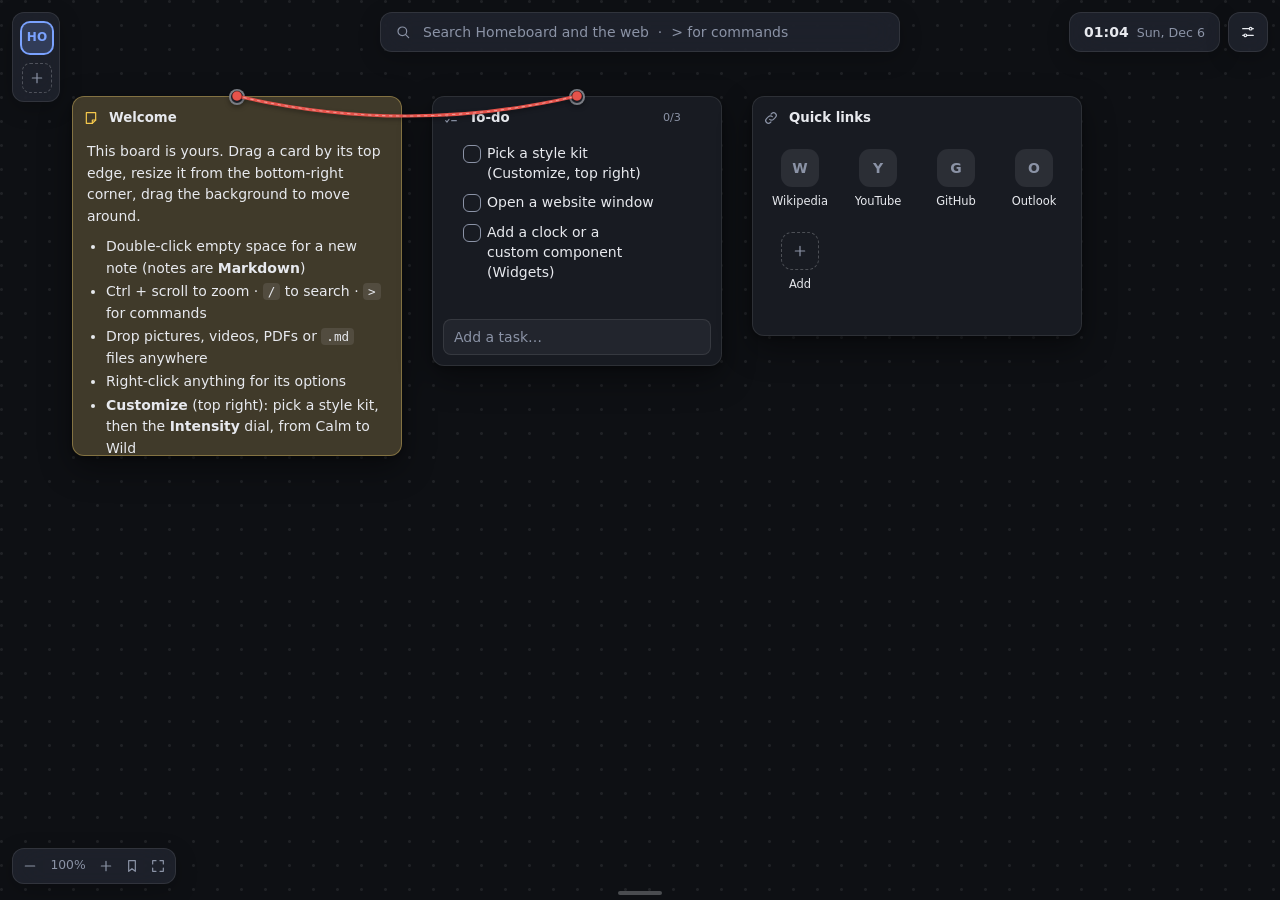
==== commit 6276cead: "Homeboard 2.0.0: custom components, galleries, Customize redone, a lighter board - Custom components" ====
--- a/index.html
+++ b/index.html
@@ -9,6 +9,9 @@
 <link rel="stylesheet" href="style.css">
 <link rel="stylesheet" href="widgets.css">
 <link rel="stylesheet" href="widgets-more.css">
+<link rel="stylesheet" href="widgets-players.css">
+<link rel="stylesheet" href="widgets-layout.css">
+<link rel="stylesheet" href="widgets-custom.css">
 <link rel="stylesheet" href="widgets-smoke.css">
 <link rel="stylesheet" href="extras.css">
 <link rel="stylesheet" href="fileview.css">
@@ -93,22 +96,62 @@
   </div>
 
   <div class="set-body">
-  <section>
-    <h3>Looks</h3>
+  <section id="style-sec">
+    <h3>Style</h3>
+    <p class="note">A style sets everything below at once: colours, what cards are made of, the background, the font, and the looks of the music widgets. Pick one, then change any part.</p>
+    <div id="kits"></div>
+    <div class="style-label">Your styles</div>
     <p class="note" id="look-note"></p>
     <div id="looks"></div>
-    <button type="button" class="btn" id="look-save">Save what you see as a new look</button>
-  </section>
-
-  <section>
-    <h3>Theme</h3>
+    <button type="button" class="btn" id="look-save">Save what you see as a style</button>
+  </section>
+
+  <section id="vibe-sec">
+    <h3>Intensity</h3>
+    <p class="note">How much everything moves, glows and shines with the music.</p>
+    <div id="vibe"></div>
+    <p class="note vibe-about"></p>
+  </section>
+
+  <section id="colour-sec">
+    <h3>Colours</h3>
+    <div class="style-label">Theme</div>
     <div id="themes"></div>
+    <label class="row">Accent
+      <span class="ctl"><button type="button" class="link" data-reset="accent">Reset</button><input type="color" data-set="accent"></span></label>
+    <label class="row" title="The accent takes the main colour of the album cover of what plays">Accent from the album cover <input type="checkbox" data-set="musicAccent"></label>
+    <details class="set-more">
+      <summary>More colours</summary>
+      <label class="row">Background
+        <span class="ctl"><button type="button" class="link" data-reset="bg">Reset</button><input type="color" data-set="bg"></span></label>
+      <label class="row">Cards
+        <span class="ctl"><button type="button" class="link" data-reset="surface">Reset</button><input type="color" data-set="surface"></span></label>
+      <label class="row">Panels and bars
+        <span class="ctl"><button type="button" class="link" data-reset="raise">Reset</button><input type="color" data-set="raise"></span></label>
+      <label class="row">Text
+        <span class="ctl"><button type="button" class="link" data-reset="text">Reset</button><input type="color" data-set="text"></span></label>
+    </details>
+  </section>
+
+  <section id="surface-sec">
+    <h3>Cards and panels</h3>
+    <div class="style-label">Made of</div>
+    <div id="materials"></div>
+    <div id="glass-opts"></div>
+    <label class="row">Card opacity <input type="range" min="40" max="100" step="1" data-set="cardAlpha"></label>
+    <label class="row">Panel opacity <input type="range" min="40" max="100" step="1" data-set="chromeAlpha"></label>
+    <label class="row">Corner roundness <input type="range" min="0" max="24" step="1" data-set="radius"></label>
+  </section>
+
+  <section id="backdrop-sec">
+    <h3>Background</h3>
+    <div id="backdrops"></div>
     <label class="row">Pattern
       <select data-set="pattern">
         <option value="none">None</option><option value="dots">Dots</option>
         <option value="grid">Grid</option><option value="lines">Lines</option>
       </select></label>
-    <div class="row">Background image
+    <div class="row">Your own picture
       <span class="ctl">
         <button type="button" class="link" id="bg-clear">Remove</button>
         <button type="button" class="btn" id="bg-pick">Choose…</button>
@@ -117,40 +160,35 @@
   </section>
 
   <section>
-    <h3>Colours</h3>
-    <label class="row">Accent
-      <span class="ctl"><button type="button" class="link" data-reset="accent">Reset</button><input type="color" data-set="accent"></span></label>
-    <label class="row">Background
-      <span class="ctl"><button type="button" class="link" data-reset="bg">Reset</button><input type="color" data-set="bg"></span></label>
-    <label class="row">Cards
-      <span class="ctl"><button type="button" class="link" data-reset="surface">Reset</button><input type="color" data-set="surface"></span></label>
-    <label class="row">Panels and bars
-      <span class="ctl"><button type="button" class="link" data-reset="raise">Reset</button><input type="color" data-set="raise"></span></label>
-    <label class="row">Text
-      <span class="ctl"><button type="button" class="link" data-reset="text">Reset</button><input type="color" data-set="text"></span></label>
-  </section>
-
-  <section>
-    <h3>Shape and text</h3>
-    <label class="row">Card opacity <input type="range" min="40" max="100" step="1" data-set="cardAlpha"></label>
-    <label class="row">Panel opacity <input type="range" min="40" max="100" step="1" data-set="chromeAlpha"></label>
-    <label class="row">Corner roundness <input type="range" min="0" max="24" step="1" data-set="radius"></label>
-    <label class="row">Text size <input type="range" min="12" max="18" step="1" data-set="fontSize"></label>
+    <h3>Text</h3>
     <label class="row">Font
       <select data-set="font">
         <option value="system">Modern</option><option value="serif">Serif</option>
         <option value="mono">Monospace</option><option value="hand">Handwritten</option>
       </select></label>
-    <label class="row">Snap to grid <input type="checkbox" data-set="snap"></label>
-  </section>
-
-  <section>
-    <h3>Top bar</h3>
+    <label class="row">Text size <input type="range" min="12" max="18" step="1" data-set="fontSize"></label>
+  </section>
+
+  <section id="yours-sec">
+    <h3>Make it yours</h3>
+    <p class="note">Your own CSS restyles everything (a card can have its own too: right-click it → Style with CSS). For a card that looks and behaves the way you want, add Widgets → Custom component. Both have Design with AI, which writes a brief for Claude Code or any assistant.</p>
+    <div class="btn-row"><button type="button" class="btn" id="css-edit">Add your own CSS…</button></div>
+  </section>
+
+  <section id="music-sec">
+    <h3>Screen visuals</h3>
+    <p class="note" id="music-note">Bars, waves, Frost and Disco over the whole screen, and ambient mode, are chosen in Now playing (the music button at the top), next to what plays.</p>
+    <div class="btn-row"><button type="button" class="btn" id="open-np">Open Now playing</button></div>
+  </section>
+
+  <section>
+    <h3>Board</h3>
+    <label class="row">Snap cards to the grid <input type="checkbox" data-set="snap"></label>
     <label class="row">Search with
       <select data-set="engine">
         <option value="bing">Bing</option><option value="google">Google</option><option value="ddg">DuckDuckGo</option>
       </select></label>
-    <label class="row">Show clock <input type="checkbox" data-set="clock"></label>
+    <label class="row">Clock in the top bar <input type="checkbox" data-set="clock"></label>
     <label class="row">12-hour clock <input type="checkbox" data-set="hour12"></label>
     <label class="row">Hide the add bar until the mouse is at the bottom <input type="checkbox" data-set="dockHide"></label>
   </section>
@@ -187,9 +225,18 @@
 <script src="widgets-more.js"></script>
 <script src="widgets-music.js"></script>
 <script src="widgets-smoke.js"></script>
+<script src="widgets-custom.js"></script>
 <script src="vendor/xterm/xterm.js"></script>
 <script src="vendor/xterm/addon-fit.js"></script>
 <script src="apps.js"></script>
-<script src="app.js"></script>
+<script src="app/00-core.js"></script>
+<script src="app/01-look.js"></script>
+<script src="app/02-ui.js"></script>
+<script src="app/03-cards.js"></script>
+<script src="app/04-content.js"></script>
+<script src="app/05-helper.js"></script>
+<script src="app/06-web.js"></script>
+<script src="app/07-media.js"></script>
+<script src="app/08-main.js"></script>
 </body>
 </html>
--- a/style.css
+++ b/style.css
@@ -58,18 +58,23 @@
 #canvas {
   position: fixed; inset: 0; overflow: hidden;
   cursor: grab; touch-action: none;
-  background-position: var(--gx, 0) var(--gy, 0);
+}
+/* the dots / grid: a layer one step larger than the screen that slides with the board (moved by the GPU, never
+   repainted while you pan); app.js applyView sets --tx / --ty to the offset within one step */
+#canvas::before {
+  content: ""; position: absolute; left: calc(var(--gs, 24px) * -1); top: calc(var(--gs, 24px) * -1); right: 0; bottom: 0; pointer-events: none;
   background-size: var(--gs, 24px) var(--gs, 24px);
+  transform: translate3d(var(--tx, 0px), var(--ty, 0px), 0); will-change: transform;
 }
 body.panning #canvas { cursor: grabbing; }
-body[data-pattern="dots"] #canvas {
+body[data-pattern="dots"] #canvas::before {
   background-image: radial-gradient(circle at 1.5px 1.5px, var(--dot) 1.2px, transparent 1.7px);
 }
-body[data-pattern="grid"] #canvas {
+body[data-pattern="grid"] #canvas::before {
   background-image: linear-gradient(var(--dot) 1px, transparent 1px),
                     linear-gradient(90deg, var(--dot) 1px, transparent 1px);
 }
-body[data-pattern="lines"] #canvas {
+body[data-pattern="lines"] #canvas::before {
   background-image: linear-gradient(var(--dot) 1px, transparent 1px);
 }
 #world { position: absolute; left: 0; top: 0; width: 0; height: 0; transform-origin: 0 0; }
@@ -333,6 +338,19 @@
   background: none; cursor: pointer;
 }
 #themes { display: grid; grid-template-columns: repeat(3, 1fr); gap: 8px; margin-bottom: 10px; }
+/* Customize: a fold for the colours most people never touch */
+.set-more { margin-top: 4px; }
+.set-more > summary {
+  list-style: none; cursor: pointer; display: flex; align-items: center; gap: 6px; min-height: 30px;
+  color: var(--muted); font-size: .88em; user-select: none;
+}
+.set-more > summary::-webkit-details-marker { display: none; }
+.set-more > summary::before { content: '›'; display: inline-block; transition: transform .18s ease; font-size: 1.2em; line-height: 1; }
+.set-more[open] > summary::before { transform: rotate(90deg); }
+.set-more > summary:hover { color: var(--text); }
+#settings .style-row + .style-label, #glass-opts:not(:empty) { margin-top: 8px; }
+#glass-opts:not(:empty) { padding: 2px 0 6px; }
+#kits .kit-grid { margin-bottom: 12px; }
 .theme {
   display: grid; gap: 5px; padding: 0; border: 0; background: none; cursor: pointer;
   font-size: .78em; color: var(--muted); text-align: center;
@@ -628,7 +646,8 @@
 }
 body[data-theme="paper"][data-material="liquid"] .card:not(.bare), body[data-theme="cork"][data-material="liquid"] .card:not(.bare) { border-color: rgba(255, 255, 255, .7); }
 body[data-material="paper"] .card:not(.bare), body[data-material="paper"] :is(.pill, #menu, #np-panel, #finder) {
-  background: url("data:image/svg+xml,%3Csvg xmlns='http://www.w3.org/2000/svg' width='140' height='140'%3E%3Cfilter id='n'%3E%3CfeTurbulence type='fractalNoise' baseFrequency='.9' numOctaves='2' stitchTiles='stitch'/%3E%3CfeColorMatrix values='0 0 0 0 0 0 0 0 0 0 0 0 0 0 0 0 0 0 .07 0'/%3E%3C/filter%3E%3Crect width='100%25' height='100%25' filter='url(%23n)'/%3E%3C/svg%3E"), var(--glass, var(--card-bg, var(--raise)));
+  background: url("data:image/svg+xml,%3Csvg xmlns='http://www.w3.org/2000/svg' width='140' height='140'%3E%3Cfilter id='n'%3E%3CfeTurbulence type='fractalNoise' baseFrequency='.9' numOctaves='2' stitchTiles='stitch'/%3E%3CfeColorMatrix values='0 0 0 0 0 0 0 0 0 0 0 0 0 0 0 0 0 0 .07 0'/%3E%3C/filter%3E%3Crect width='100%25' height='100%25' filter='url(%23n)'/%3E%3C/svg%3E"),
+              linear-gradient(170deg, rgba(255, 255, 255, .05), transparent 40%), var(--card-bg, var(--surface));   /* paper is opaque card stock: the glass colour never applies */
   -webkit-backdrop-filter: none; backdrop-filter: none; border: 0;
   box-shadow: 0 1px 1px rgba(0, 0, 0, .14), 0 3px 6px rgba(0, 0, 0, .12), 0 12px 24px rgba(0, 0, 0, .14);
 }
@@ -674,3 +693,80 @@
 #scene-art { position: absolute; inset: -80px; background: center / cover no-repeat; filter: blur(70px) saturate(1.5) brightness(.5); transform: scale(1.1); transition: background-image .8s ease; }
 #scene-art[hidden] { display: none; }
 body[data-theme="paper"] #scene-art, body[data-theme="cork"] #scene-art { filter: blur(70px) saturate(1.3) brightness(1.05) opacity(.55); }
+
+/* the box drawn with Shift + drag to select several cards */
+.select-box { position: fixed; z-index: 70; pointer-events: none; border: 1.5px solid var(--accent); border-radius: 4px; background: color-mix(in srgb, var(--accent) 14%, transparent); }
+body.boxing, body.boxing * { cursor: crosshair !important; }
+
+/* popups over the board (menus, Now playing, search) stay readable on every glass: still glassy at the edges, but dense
+   enough that cards and panels behind never show through as text */
+body[data-material]:not([data-material="solid"]):not([data-material="paper"]) :is(#menu, #np-panel, #finder) {
+  background: linear-gradient(160deg, rgba(255, 255, 255, .06), transparent 40%), color-mix(in srgb, var(--raise) 90%, transparent);
+  -webkit-backdrop-filter: blur(34px) saturate(1.6); backdrop-filter: blur(34px) saturate(1.6);
+}
+
+/* Frost: the frosted glass at the edges of the screen (a real blur of what is behind); --reach follows the music */
+#fx-frost { --reach: 20%; position: fixed; inset: 0; z-index: 84; pointer-events: none;
+  -webkit-backdrop-filter: blur(3px) saturate(1.2) brightness(1.06); backdrop-filter: blur(3px) saturate(1.2) brightness(1.06);   /* soft: text under it stays readable */
+  background: radial-gradient(ellipse at center, transparent calc(100% - var(--reach) * 1.1), rgba(235, 246, 255, .10) 100%);
+  -webkit-mask: radial-gradient(ellipse at center, transparent calc(100% - var(--reach)), #000 calc(100% - var(--reach) * .4));
+  mask: radial-gradient(ellipse at center, transparent calc(100% - var(--reach)), #000 calc(100% - var(--reach) * .4));
+  transition: opacity .3s ease; }
+#fx-frost[hidden] { display: none; }
+
+/* Intensity (app.js VIBES): the backdrop's colour, resting decorations when Calm, music cards glowing on the beat */
+#backdrop { filter: saturate(var(--vibe-sat, 1)) brightness(var(--vibe-light, 1)); }
+body[data-vibe="calm"] .ytm .ytm-head, body[data-vibe="calm"] .ytm .ytm-head::after, body[data-vibe="calm"] .ytm .ytm-bar i { animation-play-state: paused !important; }
+body[data-vibe] #world > .card.beat {
+  box-shadow: 0 0 calc(var(--beat, 0) * 46px) calc(var(--beat, 0) * 3px) color-mix(in srgb, var(--accent) calc(var(--beat, 0) * 80%), transparent), 0 14px 40px rgb(0 0 0 / .3);
+}
+.vibe-pick { display: grid; grid-template-columns: repeat(5, minmax(0, 1fr)); gap: 4px; padding: 3px; border-radius: 12px; background: color-mix(in srgb, var(--text) 6%, transparent); }
+.vibe-opt { all: unset; box-sizing: border-box; display: flex; flex-direction: column; align-items: center; gap: 4px; padding: 7px 2px 6px; border-radius: 9px; cursor: pointer;
+  font-size: .74em; color: var(--muted); transition: background .15s ease, color .15s ease; }
+.vibe-opt:hover { color: var(--text); background: color-mix(in srgb, var(--text) 6%, transparent); }
+.vibe-opt:focus-visible { outline: 2px solid var(--accent); outline-offset: -2px; }
+.vibe-opt.on { color: var(--text); background: color-mix(in srgb, var(--accent) 20%, transparent); box-shadow: inset 0 0 0 1px color-mix(in srgb, var(--accent) 60%, transparent); }
+.vibe-glyph { display: flex; align-items: flex-end; gap: 2px; height: 14px; }
+.vibe-glyph b { width: 3px; border-radius: 2px; background: color-mix(in srgb, currentColor 25%, transparent); }
+.vibe-glyph b:nth-child(1) { height: 4px; } .vibe-glyph b:nth-child(2) { height: 6.5px; } .vibe-glyph b:nth-child(3) { height: 9px; } .vibe-glyph b:nth-child(4) { height: 11.5px; } .vibe-glyph b:nth-child(5) { height: 14px; }
+.vibe-glyph b.lit { background: var(--accent); }
+.vibe-opt[data-vibe="wild"].on .vibe-glyph b.lit { background: linear-gradient(#ff5fa2, #ffb347); }
+.vibe-about { margin: 4px 0 10px; }
+#np-panel .vibe-pick { margin: 2px 0 2px; }
+
+/* cards outside the window rest (app.js onScreen): no animation runs there, nothing is repainted for nobody */
+.card.offscreen *, .card.offscreen *::before, .card.offscreen *::after { animation-play-state: paused !important; }
+
+/* a backing for a frameless card (Background in its menu): the widget keeps its own look, on a surface that matches
+   the board's material */
+.card.bare[data-surface] > .card-body { border-radius: var(--radius); }
+.card.bare[data-surface="card"] > .card-body { background: color-mix(in srgb, var(--card-bg, var(--surface)) var(--card-alpha, 100%), transparent); border: 1px solid var(--border); box-shadow: var(--shadow); }
+.card.bare[data-surface="glass"] > .card-body { background: color-mix(in srgb, var(--surface) 40%, transparent); -webkit-backdrop-filter: blur(18px) saturate(1.5); backdrop-filter: blur(18px) saturate(1.5);
+  border: 1px solid rgba(255, 255, 255, .12); box-shadow: inset 0 1px 0 rgba(255, 255, 255, .14), 0 12px 30px rgba(0, 0, 0, .3); }
+.card.bare[data-surface="dark"] > .card-body { background: radial-gradient(120% 100% at 50% 30%, #16171d, #050507); border: 1px solid rgba(255, 255, 255, .06); box-shadow: 0 14px 34px rgba(0, 0, 0, .5); }
+
+/* colours that follow the music fade from one song to the next (registered as colours so the browser can blend them) */
+@property --accent { syntax: '<color>'; inherits: true; initial-value: #7aa2ff; }
+@property --cover-a { syntax: '<color>'; inherits: true; initial-value: #7a5cff; }
+@property --cover-b { syntax: '<color>'; inherits: true; initial-value: #1fd1a4; }
+@property --cover-c { syntax: '<color>'; inherits: true; initial-value: #ffd29a; }
+:root { transition: --accent 1.6s ease, --cover-a 1.8s ease, --cover-b 1.8s ease, --cover-c 1.8s ease; }
+/* (--glass and the widgets' --ytm-tint / --pf-tint stay unregistered: their var() fallbacks matter) */
+.ytm-back { transition: background-image 1.4s ease; }
+#scene-art { transition: background-image 1.6s ease; }
+
+/* galleries: a menu of looks shown as tiles (app/02-ui.js openGallery) */
+#menu.gallery { width: min(660px, calc(100vw - 16px)); max-width: none; padding: 10px; }
+.gallery-head { display: flex; align-items: center; justify-content: space-between; padding: 0 2px 8px; }
+.gallery-head b { font-size: .95em; }
+.gallery-grid { display: grid; grid-template-columns: repeat(auto-fill, minmax(150px, 1fr)); gap: 8px; max-height: min(70vh, 640px); overflow: auto; }
+.gallery-info { grid-column: 1 / -1; font-size: .78em; color: var(--muted); padding: 4px 2px 0; }
+.gallery-tile { all: unset; box-sizing: border-box; display: flex; flex-direction: column; gap: 6px; padding: 6px; border-radius: 11px; cursor: pointer;
+  border: 1px solid var(--border); background: color-mix(in srgb, var(--text) 3%, transparent); transition: border-color .15s, background .15s, transform .15s; }
+.gallery-tile:hover, .gallery-tile:focus-visible { border-color: color-mix(in srgb, var(--accent) 70%, transparent); background: color-mix(in srgb, var(--accent) 8%, transparent); transform: translateY(-1px); }
+.gallery-tile.on { border-color: var(--accent); box-shadow: 0 0 0 1px var(--accent) inset; background: color-mix(in srgb, var(--accent) 12%, transparent); }
+.gallery-tile > span { font-size: .8em; text-align: center; white-space: nowrap; overflow: hidden; text-overflow: ellipsis; }
+.gallery-pic { position: relative; height: 100px; border-radius: 8px; overflow: hidden; pointer-events: none;
+  background: radial-gradient(120% 100% at 50% 30%, color-mix(in srgb, var(--surface) 80%, #fff 4%), color-mix(in srgb, var(--bg) 90%, #000)); }
+.gallery-card { position: absolute !important; left: 50%; top: 50%; transform-origin: 50% 50%; pointer-events: none; box-shadow: none !important; }
+.gallery-card:not(.bare) { border-radius: var(--radius); }
--- a/widgets-more.css
+++ b/widgets-more.css
@@ -29,7 +29,7 @@
 .clock-widget { container-type: size; align-items: center; justify-content: center; gap: 6px; color: var(--text); user-select: none; }
 .clock-face { width: min(96cqw, 84cqh); aspect-ratio: 1; }
 .clock-face svg { width: 100%; height: 100%; display: block; filter: drop-shadow(0 4px 10px rgba(0, 0, 0, .4)); }
-.clock-face.glow svg { filter: drop-shadow(0 0 5px #00f0ff) drop-shadow(0 0 14px rgba(255, 43, 214, .65)); }
+.clock-face.glow svg { filter: drop-shadow(0 0 5px var(--accent)) drop-shadow(0 0 14px color-mix(in srgb, var(--accent) 65%, transparent)); }
 .clock-digits { display: flex; align-items: baseline; gap: 1.5cqw; font-weight: 700; font-variant-numeric: tabular-nums; line-height: 1; text-shadow: 0 2px 8px rgba(0, 0, 0, .5); }
 .clock-time { font-size: min(31cqw, 62cqh); letter-spacing: -.02em; }
 .clock-sec { font-size: min(11cqw, 22cqh); opacity: .6; }
@@ -239,3 +239,141 @@
 .pf[data-style="none"] .pf-mat { background: transparent; border-radius: var(--radius); }
 .pf[data-style="none"] .pf-img { border-radius: var(--radius); box-shadow: 0 14px 30px color-mix(in srgb, var(--pf-tint, #000) 55%, rgba(0, 0, 0, .4)); }
 .pf:not([data-style="polaroid"]) .pf-cap { position: absolute; left: 0; right: 0; bottom: -20px; }
+
+/* ---------- picture frame: devices (drawn, no brands) ---------- */
+.pf .dev { position: relative; margin: auto; width: min(100cqw, calc(100cqh * var(--r, 1))); aspect-ratio: var(--r, 1); box-sizing: border-box; display: flex; flex-direction: column; container-type: size; }
+.dev-screen { position: relative; overflow: hidden; background: #000; }
+.dev-screen .pf-mat { position: absolute; inset: 0; padding: 0; background: #000; box-shadow: none; }
+.dev-screen .pf-img { box-shadow: none; }
+.dev-btn { border: 0; padding: 0; cursor: pointer; font: inherit; color: inherit; background: none; }
+/* old screens: scanlines, a curve, a glow */
+.dev-tv .dev-screen::after, .dev-crt .dev-screen::after, .dev-arcade .dev-screen::after {
+  content: ""; position: absolute; inset: 0; pointer-events: none; border-radius: inherit;
+  background: repeating-linear-gradient(0deg, rgba(0,0,0,.18) 0 1px, transparent 1px 3px), radial-gradient(120% 120% at 50% 50%, transparent 55%, rgba(0,0,0,.55));
+  box-shadow: inset 0 0 22px rgba(0,0,0,.7), inset 0 0 2px rgba(255,255,255,.3);
+}
+.pf.playing .dev-tv .pf-img, .pf.playing .dev-crt .pf-img, .pf.playing .dev-arcade .pf-img { animation: dev-flicker 4s steps(1) infinite; }
+@keyframes dev-flicker { 0%, 97% { filter: saturate(1.15) contrast(1.05); } 98% { filter: saturate(1.15) contrast(1.05) brightness(1.15); } }
+
+/* click-wheel music player */
+.dev-player { --r: .61; border-radius: 9% / 6%; padding: 7% 7% 0; background: linear-gradient(160deg, #6c6c70, #3b3b3f 45%, #2a2a2d); box-shadow: inset 0 1px 0 rgba(255,255,255,.35), inset 0 -2px 6px rgba(0,0,0,.4), 0 14px 30px rgba(0,0,0,.5); }
+.dev-player .dev-screen { aspect-ratio: 1.33; border-radius: 3%; border: 2px solid #111; box-shadow: inset 0 0 0 1px rgba(255,255,255,.1); }
+.dev-bar { position: absolute; left: 0; right: 0; bottom: 0; padding: 5% 6% 4%; background: linear-gradient(transparent, rgba(0,20,30,.85)); color: #dfe9ee; font: 600 clamp(7px, 3.6cqw, 12px)/1 ui-monospace, Consolas, monospace; }
+.dev-bar i { display: block; height: 4px; border-radius: 2px; background: #ff3d3d; box-shadow: 0 0 6px rgba(255,61,61,.6); width: 0; transition: width .5s linear; }
+.dev-bar { --track: rgba(255,255,255,.25); }
+.dev-bar::before { content: ""; position: absolute; left: 6%; right: 6%; top: 5%; height: 4px; border-radius: 2px; background: var(--track); }
+.dev-bar i { position: relative; }
+.dev-times { display: flex; justify-content: space-between; margin-top: 5px; }
+.dev-wheel { position: relative; width: 74%; aspect-ratio: 1; margin: 10% auto 0; border-radius: 50%; background: radial-gradient(circle, #3a3a3e 0 34%, #2b2b2f 35% 100%); box-shadow: inset 0 2px 4px rgba(255,255,255,.08), inset 0 -3px 8px rgba(0,0,0,.5), 0 1px 0 rgba(255,255,255,.12); color: #e9e9ec; }
+.dev-wheel .dev-btn { position: absolute; font-size: clamp(8px, 5cqw, 14px); font-weight: 700; letter-spacing: .04em; opacity: .9; }
+.dev-wheel .dev-btn:hover { opacity: 1; color: #fff; }
+.dev-wheel .menu { top: 9%; left: 50%; transform: translateX(-50%); }
+.dev-wheel .prev { left: 9%; top: 50%; transform: translateY(-50%); }
+.dev-wheel .next { right: 9%; top: 50%; transform: translateY(-50%); }
+.dev-wheel .pp { bottom: 9%; left: 50%; transform: translateX(-50%); font-size: clamp(7px, 4cqw, 12px); }
+.dev-wheel .hub { left: 33%; top: 33%; width: 34%; height: 34%; border-radius: 50%; background: radial-gradient(circle at 40% 35%, #6b6b70, #48484c 70%); box-shadow: inset 0 1px 2px rgba(255,255,255,.2), 0 1px 3px rgba(0,0,0,.6); }
+.dev-wheel .hub:active { transform: scale(.97); }
+
+/* wooden retro TV */
+.dev-tv { --r: 1.55; flex-direction: row; gap: 3%; padding: 5%; border-radius: 6%; background: repeating-linear-gradient(92deg, rgba(0,0,0,.08) 0 2px, transparent 2px 9px), linear-gradient(160deg, #9a6a3a, #6b4423 45%, #4e2f17); box-shadow: inset 0 2px 0 rgba(255,255,255,.18), inset 0 -4px 10px rgba(0,0,0,.45), 0 16px 34px rgba(0,0,0,.55); }
+.dev-tv .dev-screen { flex: 1; border-radius: 9% / 12%; border: 6px solid #b9b5ad; box-shadow: 0 0 0 3px #3a3631, inset 0 0 0 2px #222; }
+.dev-tv-side { width: 24%; border-radius: 6%; padding: 6% 5%; display: flex; flex-direction: column; align-items: center; gap: 7%; background: linear-gradient(#d8d4cc, #a9a59d); box-shadow: inset 0 1px 0 #fff, inset 0 -2px 4px rgba(0,0,0,.25); }
+.dev-tv-dial { width: 80%; height: 9%; border-radius: 3px; background: linear-gradient(90deg, #222, #555); box-shadow: inset 0 1px 2px rgba(0,0,0,.6); }
+.dev-tv-side .knob { width: 62%; aspect-ratio: 1; border-radius: 50%; background: conic-gradient(from 20deg, #2b2b2b, #6a6a6a, #2b2b2b, #5a5a5a, #2b2b2b); box-shadow: 0 2px 4px rgba(0,0,0,.5), inset 0 0 0 3px #1a1a1a; position: relative; }
+.dev-tv-side .knob::after { content: ""; position: absolute; left: 47%; top: 8%; width: 6%; height: 30%; background: #ddd; border-radius: 2px; }
+.dev-tv-side .knob:hover { filter: brightness(1.2); }
+.dev-grille { width: 86%; flex: 1; border-radius: 4px; background: repeating-linear-gradient(0deg, #8f8b83 0 2px, #c9c5bc 2px 4px); }
+.dev-tv-side .power { width: 34%; aspect-ratio: 1; border-radius: 50%; background: radial-gradient(circle at 40% 35%, #f04, #900); box-shadow: 0 0 6px rgba(255,0,60,.6); }
+.pf:not(.playing) .dev-tv-side .power { background: radial-gradient(circle at 40% 35%, #555, #222); box-shadow: none; }
+
+/* small CRT monitor */
+.dev-crt { --r: 1.12; padding: 5% 6% 0; border-radius: 6% / 7%; background: linear-gradient(170deg, #b9bcc2, #8e9198 50%, #6f7279); box-shadow: inset 0 2px 0 rgba(255,255,255,.5), inset 0 -4px 10px rgba(0,0,0,.35), 0 16px 34px rgba(0,0,0,.5); }
+.dev-crt-vents { position: absolute; left: 25%; right: 25%; top: 1.5%; height: 3%; border-radius: 2px; background: repeating-linear-gradient(90deg, #4b4e54 0 3px, transparent 3px 6px); }
+.dev-crt .dev-screen { flex: 1; border-radius: 10% / 13%; border: 8px solid #2f3136; box-shadow: inset 0 0 0 2px #111, 0 0 0 2px #9fa2a8; }
+.dev-crt-front { display: flex; align-items: center; justify-content: center; gap: 3%; height: 15%; }
+.dev-crt-front .small { width: 9%; height: 46%; border-radius: 3px; background: linear-gradient(#5b5e65, #393b40); color: #e8e8e8; font-size: clamp(6px, 2.6cqw, 10px); box-shadow: 0 1px 2px rgba(0,0,0,.5); }
+.dev-crt-front .small:active { transform: translateY(1px); }
+.dev-led { width: 2.4%; aspect-ratio: 1; border-radius: 50%; background: #2a4; box-shadow: 0 0 6px #3f6; margin-left: 4%; }
+.pf:not(.playing) .dev-led { background: #a52; box-shadow: 0 0 5px #f72; }
+
+/* arcade cabinet */
+.dev-arcade { --r: .52; padding: 0 9%; background: linear-gradient(90deg, #f2c200 0 5%, #151515 5% 95%, #f2c200 95%); border-radius: 4px; box-shadow: 0 16px 34px rgba(0,0,0,.5); }
+.dev-marquee { margin: 0 -6%; height: 13%; display: grid; place-items: center; padding: 0 6%; text-align: center; overflow: hidden; white-space: nowrap; text-overflow: ellipsis;
+  font: 800 clamp(8px, 6cqw, 18px)/1 "Impact", "Arial Black", sans-serif; letter-spacing: .04em; color: #fff; text-shadow: 0 0 6px #ff9a00, 0 0 14px #ff4d00;
+  background: linear-gradient(180deg, #2b1a00, #4a2a00); border-bottom: 4px solid #f2c200; box-shadow: inset 0 -10px 20px rgba(255,140,0,.35); }
+.dev-arcade .dev-screen { aspect-ratio: 1.1; margin-top: 8%; border: 6px solid #050505; border-radius: 4px; box-shadow: 0 0 0 2px #333; }
+.dev-cp { position: relative; height: 13%; margin: 6% -10% 0; display: flex; align-items: center; justify-content: center; gap: 6%; background: linear-gradient(#f2c200, #c99f00); clip-path: polygon(4% 0, 96% 0, 100% 100%, 0 100%); }
+.dev-stick { width: 7%; aspect-ratio: 1; border-radius: 50%; background: radial-gradient(circle at 35% 30%, #f55, #900); box-shadow: 0 3px 0 #222; margin-right: 6%; }
+.dev-cp .ab { width: 9%; aspect-ratio: 1; border-radius: 50%; box-shadow: 0 3px 0 rgba(0,0,0,.45), inset 0 2px 2px rgba(255,255,255,.4); }
+.dev-cp .ab:active { transform: translateY(2px); box-shadow: 0 1px 0 rgba(0,0,0,.45); }
+.dev-cp .red { background: #e3262e; } .dev-cp .yellow { background: #ffd400; } .dev-cp .blue { background: #2a6fdb; }
+.dev-cab-base { flex: 1; margin-top: 6%; display: flex; align-items: flex-start; justify-content: center; gap: 8%; padding-top: 10%; background: #0e0e0e; }
+.dev-coin { width: 10%; height: 14%; min-height: 10px; border-radius: 2px; background: linear-gradient(#a00, #500); box-shadow: inset 0 0 0 2px #222, 0 0 6px rgba(255,0,0,.4); }
+/* devices sit on their own: no caption under them */
+.pf .dev ~ .pf-cap, .pf:has(.dev) .pf-cap { display: none; }
+.pf .dev.dev-tv { flex-direction: row; align-items: stretch; }
+
+/* ---------- clock: more digital faces, and the music around it ---------- */
+.clock-widget { position: relative; --clock-tint: var(--accent); }
+.clock-music { position: absolute; inset: 0; width: 100%; height: 100%; pointer-events: none; z-index: 0; }
+.clock-widget > :not(.clock-music) { position: relative; z-index: 1; }
+.clock-widget.music .clock-face { width: min(64cqw, 58cqh); }
+.clock-face { --clock-tint: var(--accent); }
+.clock-time b { font-weight: inherit; }
+.clock-time i { font-style: normal; }
+.clock-digits.led { --clock-tint: #ff453a; }
+/* flip clock: two dark cards, a split through the middle */
+.clock-digits.flip { --clock-tint: #e9e9ea; text-shadow: none; }
+.clock-digits.flip .clock-time { display: flex; align-items: center; gap: 2cqw; font-size: min(25cqw, 50cqh); letter-spacing: 0; }
+.clock-digits.flip b { position: relative; padding: .04em .1em; border-radius: .1em; color: #f1f1f2;
+  background: linear-gradient(#30323a 0 49.6%, #22242a 50.4%); box-shadow: 0 .05em .14em rgba(0, 0, 0, .55), inset 0 1px 0 rgba(255, 255, 255, .08); }
+.clock-digits.flip b::after { content: ""; position: absolute; left: 0; right: 0; top: 50%; height: max(1px, .012em); background: rgba(0, 0, 0, .7); }
+.clock-digits.flip i { opacity: .55; font-size: .6em; }
+.clock-digits.flip .clock-sec { padding: .1em .2em; border-radius: .2em; background: #22242a; color: #f1f1f2; opacity: .85; }
+/* nixie tubes: warm orange glow in glass */
+.clock-digits.nixie { --clock-tint: #ff9a3c; font-family: "Bahnschrift", "Segoe UI", sans-serif; font-weight: 300; text-shadow: none; }
+.clock-digits.nixie .clock-time { display: flex; gap: 1.2cqw; }
+.clock-digits.nixie b { padding: .02em .1em; border-radius: .35em .35em .12em .12em; color: #ffc27a; letter-spacing: .1em;
+  text-shadow: 0 0 .04em #fff1d6, 0 0 .12em #ff8a1c, 0 0 .3em #ff6a00, 0 0 .6em rgba(255, 90, 0, .55);
+  background: radial-gradient(ellipse at 50% 35%, rgba(255, 150, 60, .14), transparent 70%), linear-gradient(rgba(255, 255, 255, .07), rgba(0, 0, 0, .25));
+  box-shadow: inset 0 0 0 1px rgba(255, 210, 160, .16), inset 0 -.1em .2em rgba(0, 0, 0, .4); }
+.clock-digits.nixie i { color: #ff9a3c; text-shadow: 0 0 .2em #ff6a00; }
+.clock-digits.nixie .clock-sec { color: #ffb067; text-shadow: 0 0 .2em #ff6a00; opacity: .8; }
+/* LCD watch: grey-green glass, dark segments */
+.clock-digits.lcd { --clock-tint: #c9d6b6; font-family: "Cascadia Mono", Consolas, monospace; color: #1d2a16; text-shadow: .03em .03em 0 rgba(0, 0, 0, .1);
+  padding: 4cqmin 6cqmin; border-radius: 3cqmin; background: linear-gradient(#bccaa9, #98a888); box-shadow: inset 0 .08em .2em rgba(0, 0, 0, .4), 0 .1em .3em rgba(0, 0, 0, .35); }
+.clock-digits.lcd .clock-sec { opacity: .75; }
+/* dot matrix: lit dots in the board's colour */
+.clock-digits.matrix { --clock-tint: var(--accent); font-family: "Arial Black", "Segoe UI Black", sans-serif; color: var(--accent); text-shadow: none;
+  filter: drop-shadow(0 0 .06em color-mix(in srgb, var(--accent) 80%, transparent)); }
+.clock-digits.matrix .clock-time, .clock-digits.matrix .clock-sec {
+  -webkit-mask: radial-gradient(circle, #000 0 46%, transparent 56%) 0 0 / .085em .085em; mask: radial-gradient(circle, #000 0 46%, transparent 56%) 0 0 / .085em .085em; }
+/* thin and big */
+.clock-digits.thin { font-weight: 200; letter-spacing: .01em; text-shadow: none; }
+.clock-digits.thin .clock-time { font-size: min(34cqw, 66cqh); }
+.clock-digits.thin .clock-sec { font-weight: 300; }
+/* neon tube: outlined digits that glow */
+.clock-digits.tube { --clock-tint: var(--accent); font-weight: 600; color: transparent; text-shadow: none;
+  -webkit-text-stroke: max(1.5px, .028em) var(--accent); filter: drop-shadow(0 0 .04em var(--accent)) drop-shadow(0 0 .18em color-mix(in srgb, var(--accent) 70%, transparent)); }
+.clock-digits.tube .clock-sec { opacity: .8; }
+
+/* ---------- sound visualiser backgrounds ---------- */
+.viz { border-radius: var(--radius, 12px); overflow: hidden; }
+.viz[data-bg="card"] { background: var(--surface); box-shadow: 0 10px 30px rgba(0, 0, 0, .35), inset 0 0 0 1px var(--border); }
+.viz[data-bg="glass"] { background: color-mix(in srgb, var(--surface) 42%, transparent); -webkit-backdrop-filter: blur(18px) saturate(1.6); backdrop-filter: blur(18px) saturate(1.6);
+  box-shadow: inset 0 1px 0 rgba(255, 255, 255, .16), inset 0 0 0 1px rgba(255, 255, 255, .08), 0 12px 30px rgba(0, 0, 0, .35); }
+.viz[data-bg="dark"] { background: radial-gradient(120% 90% at 50% 45%, #17181f, #040406); box-shadow: inset 0 0 0 1px rgba(255, 255, 255, .06), 0 14px 34px rgba(0, 0, 0, .55); }
+.viz[data-bg="glow"] { background: radial-gradient(75% 95% at 50% 105%, color-mix(in srgb, var(--accent) 38%, transparent), transparent 72%), color-mix(in srgb, var(--surface) 75%, #000);
+  box-shadow: inset 0 0 0 1px color-mix(in srgb, var(--accent) 25%, transparent), 0 12px 30px rgba(0, 0, 0, .45); }
+.viz[data-bg="cover"] { background: #000; box-shadow: 0 12px 30px rgba(0, 0, 0, .5); }
+.viz[data-bg="cover"]::before { content: ""; position: absolute; inset: -30px; background: var(--viz-cover, none) center / cover no-repeat; filter: blur(26px) saturate(1.5) brightness(.5); }
+.viz[data-bg="cover"]::after { content: ""; position: absolute; inset: 0; background: linear-gradient(transparent 40%, rgba(0, 0, 0, .35)); }
+.viz canvas, .viz-hint { z-index: 1; }
+/* each digital face sized to fit its own letters (some fonts and the tiles are wider than plain digits) */
+.clock-digits.flip .clock-time { font-size: min(21cqw, 48cqh); }
+.clock-digits.nixie .clock-time { font-size: min(23cqw, 52cqh); }
+.clock-digits.matrix .clock-time { font-size: min(22cqw, 52cqh); }
+.clock-digits.lcd .clock-time, .clock-digits.led .clock-time { font-size: min(24cqw, 52cqh); }
+.clock-digits.tube .clock-time { font-size: min(27cqw, 58cqh); }
+.clock-digits.thin .clock-time { font-size: min(30cqw, 64cqh); }
+.clock-digits { max-width: 96cqw; }
--- a/widgets-players.css
+++ b/widgets-players.css
@@ -0,0 +1,243 @@
+/* YouTube Music widget: covers that fit, progress bars with character, and whole players (widgets-music.js). */
+
+/* ---------- the cover: a background cropped to the middle (img stays for the old looks' size) ---------- */
+.ytm-art { position: relative; }
+.ytm-art img { visibility: hidden; }
+.ytm-label { position: absolute; inset: 0; border-radius: inherit; background: #222 center / cover no-repeat; }
+.ytm[data-look="vinyl"] .ytm-art { padding: 0; }
+.ytm[data-look="vinyl"] .ytm-label { inset: 30%; border-radius: 50%; box-shadow: 0 0 0 2px rgba(0, 0, 0, .5); }
+.ytm[data-look="vinyl"] .ytm-art::after { z-index: 1; }
+.ytm[data-look="frame"] .ytm-label { inset: 9%; border-radius: 0; box-shadow: 0 0 0 3px #f3efe6, 0 0 0 4px rgba(0, 0, 0, .3); }
+
+/* ---------- progress bars ---------- */
+.ytm-head { position: absolute; top: 50%; left: 0; display: none; pointer-events: none; transform: translate(-50%, -50%); }
+.ytm-bar { overflow: visible; }
+
+/* a fuse burning down: rope ahead, char behind, a spark at the front */
+.ytm[data-bar="fuse"] .ytm-bar { height: 5px; background: repeating-linear-gradient(115deg, #c9a46a 0 3px, #9c7a45 3px 6px); border-radius: 3px; }
+.ytm[data-bar="fuse"] .ytm-bar i { background: repeating-linear-gradient(115deg, #2a2522 0 3px, #3b332e 3px 6px); border-radius: 3px; }
+.ytm[data-bar="fuse"] .ytm-head { display: block; width: 8px; height: 8px; border-radius: 50%; background: #fff6c2;
+  box-shadow: 0 0 6px 3px #ffb22e, 0 0 14px 6px rgba(255, 90, 0, .6), -6px -5px 0 -2px #ffd36b, 5px -7px 0 -2.5px #ffe7a1, -3px 6px 0 -2.5px #ff8a2b;
+  animation: bar-spark .18s steps(2) infinite; }
+@keyframes bar-spark { 50% { box-shadow: 0 0 8px 4px #ffcf4a, 0 0 18px 8px rgba(255, 90, 0, .55), 6px -6px 0 -2px #ffd36b, -5px -8px 0 -2.5px #fff2b8, 4px 6px 0 -2.5px #ff8a2b; } }
+
+/* a cigarette: paper ahead, ash behind, the ember between, the filter at the end */
+.ytm[data-bar="cigarette"] .ytm-bar { height: 9px; border-radius: 2px; background: linear-gradient(#fff, #e9e4dc); box-shadow: inset 0 -1px 0 rgba(0, 0, 0, .12); }
+.ytm[data-bar="cigarette"] .ytm-bar::after { content: ""; position: absolute; right: 0; top: 0; bottom: 0; width: 18%; border-radius: 0 2px 2px 0;
+  background: repeating-linear-gradient(90deg, rgba(255, 255, 255, .25) 0 1px, transparent 1px 4px), linear-gradient(#e7a253, #c9782c); }
+.ytm[data-bar="cigarette"] .ytm-bar i { border-radius: 2px 0 0 2px; background: repeating-linear-gradient(90deg, rgba(60, 55, 50, .35) 0 1px, transparent 1px 7px), linear-gradient(#cfcac3, #8d8780); }
+.ytm[data-bar="cigarette"] .ytm-head { display: block; width: 7px; height: 9px; border-radius: 2px; background: radial-gradient(circle at 50% 50%, #ffe08a, #ff6a1a 60%, #8a1c00);
+  box-shadow: 0 0 8px 2px rgba(255, 106, 26, .7); animation: bar-ember 1.6s ease-in-out infinite; }
+.ytm[data-bar="cigarette"] .ytm-head::after { content: ""; position: absolute; left: 0; bottom: 100%; width: 4px; height: 14px; border-radius: 50%;
+  background: linear-gradient(transparent, rgba(220, 220, 225, .55)); filter: blur(2px); animation: bar-wisp 2.4s ease-in-out infinite; }
+@keyframes bar-ember { 50% { box-shadow: 0 0 12px 4px rgba(255, 140, 40, .9); } }
+@keyframes bar-wisp { 0% { transform: translate(0, 0) scaleY(.6); opacity: .9; } 100% { transform: translate(6px, -14px) scaleY(1.4); opacity: 0; } }
+
+/* a snail leaving a shiny trail */
+.ytm[data-bar="snail"] .ytm-bar { height: 3px; background: color-mix(in srgb, currentColor 14%, transparent); }
+.ytm[data-bar="snail"] .ytm-bar i { background: linear-gradient(90deg, rgba(200, 230, 255, .15), rgba(220, 240, 255, .85)); box-shadow: 0 0 6px rgba(200, 230, 255, .6); }
+.ytm[data-bar="snail"] .ytm-head { display: block; font-size: 17px; line-height: 1; transform: translate(-30%, -78%) scaleX(-1); }
+.ytm[data-bar="snail"] .ytm-head::before { content: "🐌"; }
+.ytm[data-bar="snail"][data-playing="1"] .ytm-head { animation: bar-crawl 1.4s ease-in-out infinite; }
+@keyframes bar-crawl { 50% { transform: translate(-30%, -78%) scaleX(-1.12) scaleY(.92); } }
+
+/* a rocket with a flame trail */
+.ytm[data-bar="rocket"] .ytm-bar { height: 3px; background: color-mix(in srgb, currentColor 14%, transparent); }
+.ytm[data-bar="rocket"] .ytm-bar i { height: 5px; top: -1px; border-radius: 3px; background: linear-gradient(90deg, transparent, rgba(255, 120, 40, .35) 40%, #ff8a2b 85%, #ffe08a); filter: drop-shadow(0 0 4px #ff8a2b); }
+.ytm[data-bar="rocket"] .ytm-head { display: block; font-size: 17px; line-height: 1; transform: translate(-20%, -55%) rotate(45deg); }
+.ytm[data-bar="rocket"] .ytm-head::before { content: "🚀"; }
+.ytm[data-bar="rocket"][data-playing="1"] .ytm-head { animation: bar-shake .12s linear infinite; }
+@keyframes bar-shake { 50% { transform: translate(-20%, -62%) rotate(45deg); } }
+
+/* a wave that ripples where the song has played */
+.ytm[data-bar="wave"] .ytm-bar { height: 2px; background: color-mix(in srgb, currentColor 22%, transparent); }
+.ytm[data-bar="wave"] .ytm-bar i { height: 12px; top: -5px; background: none;
+  -webkit-mask: url("data:image/svg+xml,%3Csvg xmlns='http://www.w3.org/2000/svg' width='24' height='12'%3E%3Cpath d='M0 6 Q6 0 12 6 T24 6' fill='none' stroke='black' stroke-width='2.4'/%3E%3C/svg%3E") 0 0 / 24px 12px repeat-x;
+  mask: url("data:image/svg+xml,%3Csvg xmlns='http://www.w3.org/2000/svg' width='24' height='12'%3E%3Cpath d='M0 6 Q6 0 12 6 T24 6' fill='none' stroke='black' stroke-width='2.4'/%3E%3C/svg%3E") 0 0 / 24px 12px repeat-x;
+  background-color: var(--ytm-tint, #ff3d3d); }
+.ytm[data-bar="wave"][data-playing="1"] .ytm-bar i { animation: bar-wave 1s linear infinite; }
+@keyframes bar-wave { to { -webkit-mask-position: 24px 0; mask-position: 24px 0; } }
+.ytm[data-bar="wave"] .ytm-head { display: block; width: 10px; height: 10px; border-radius: 50%; background: var(--ytm-tint, #ff3d3d); box-shadow: 0 0 0 3px color-mix(in srgb, var(--ytm-tint, #ff3d3d) 30%, transparent); }
+
+/* beads on a string */
+.ytm[data-bar="beads"] .ytm-bar { height: 8px; background: radial-gradient(circle, color-mix(in srgb, currentColor 22%, transparent) 2px, transparent 2.5px) 0 50% / 10px 8px repeat-x; }
+.ytm[data-bar="beads"] .ytm-bar i { background: radial-gradient(circle, var(--ytm-tint, #ff3d3d) 3px, transparent 3.5px) 0 50% / 10px 8px repeat-x; }
+
+/* a rainbow, moving */
+.ytm[data-bar="rainbow"] .ytm-bar { height: 6px; border-radius: 3px; }
+.ytm[data-bar="rainbow"] .ytm-bar i { border-radius: 3px; background: linear-gradient(90deg, #ff4d4d, #ffb84d, #fff04d, #4dff88, #4dc3ff, #9b4dff, #ff4d4d) 0 0 / 200% 100%; animation: bar-rainbow 3s linear infinite; }
+@keyframes bar-rainbow { to { background-position: -200% 0; } }
+.ytm[data-bar="rainbow"] .ytm-head { display: block; font-size: 13px; transform: translate(-50%, -58%); }
+.ytm[data-bar="rainbow"] .ytm-head::before { content: "✨"; }
+
+/* ---------- whole players ---------- */
+.ytm.skinned { padding: 0; background: none !important; border: 0 !important; box-shadow: none !important; grid-template-columns: 1fr; -webkit-backdrop-filter: none !important; backdrop-filter: none !important; }
+.ytm.skinned > :is(.ytm-back, .ytm-art, .ytm-info) { display: none; }
+.ytm-skin { display: none; width: 100%; height: 100%; min-height: 0; }
+.ytm.skinned:not(.none) .ytm-skin { display: grid; place-items: center; }
+.ytm-skin button { font: inherit; cursor: pointer; }
+.pl-cover { background: #222 center / cover no-repeat; }
+
+/* click-wheel player: tall when the card is tall, screen beside the wheel when it is wide */
+.pl-ipod { --u: min(1cqh, .58cqw); width: calc(var(--u) * 60); height: calc(var(--u) * 98); box-sizing: border-box; padding: calc(var(--u) * 5); border-radius: calc(var(--u) * 9);
+  display: flex; flex-direction: column; align-items: center; gap: calc(var(--u) * 6);
+  background: linear-gradient(160deg, #ffffff, #e9eaec 55%, #d5d7da); box-shadow: 0 calc(var(--u) * 3) calc(var(--u) * 8) rgba(0, 0, 0, .45), inset 0 1px 0 #fff, inset 0 -2px 4px rgba(0, 0, 0, .12); }
+@container (min-aspect-ratio: 13/10) {
+  .pl-ipod { --u: min(.62cqh, .5cqw); width: calc(var(--u) * 150); height: calc(var(--u) * 92); flex-direction: row; }
+  .pl-ipod .pl-ipod-screen { width: calc(var(--u) * 82); height: 100%; }
+  .pl-ipod .pl-wheel { width: calc(var(--u) * 52); }
+}
+.pl-ipod-screen { width: 100%; height: calc(var(--u) * 42); box-sizing: border-box; border-radius: calc(var(--u) * 2); overflow: hidden; position: relative;
+  background: linear-gradient(#e9f0f3, #cfdbe0); border: calc(var(--u) * .8) solid #3a3d40; color: #111; font: calc(var(--u) * 3.2) / 1.25 "Segoe UI", "Helvetica Neue", Arial, sans-serif;
+  display: flex; flex-direction: column; box-shadow: inset 0 0 calc(var(--u) * 3) rgba(0, 0, 0, .25); }
+.pl-ipod-bar { display: flex; align-items: center; gap: calc(var(--u) * 2); padding: calc(var(--u) * .6) calc(var(--u) * 2); background: linear-gradient(#fafcfd, #c9d3d8); border-bottom: 1px solid #8d989e; font-weight: 700; }
+.pl-ipod-bar span:first-child { flex: 1; }
+.pl-batt { width: calc(var(--u) * 6); height: calc(var(--u) * 2.6); border: 1px solid #333; border-radius: 2px; background: linear-gradient(90deg, #5fd15f 70%, transparent 70%); }
+.pl-ipod-main { flex: 1; display: flex; gap: calc(var(--u) * 2.5); padding: calc(var(--u) * 2.5); min-height: 0; }
+.pl-ipod-main .pl-cover { flex: none; aspect-ratio: 1; height: 100%; max-height: calc(var(--u) * 20); box-shadow: 0 1px 4px rgba(0, 0, 0, .4); }
+.pl-ipod-meta { min-width: 0; display: flex; flex-direction: column; justify-content: center; }
+.pl-ipod-meta > * { white-space: nowrap; overflow: hidden; text-overflow: ellipsis; }
+.pl-ipod-meta span { color: #333; }
+.pl-ipod-prog { margin: 0 calc(var(--u) * 3); height: calc(var(--u) * 2.4); border: 1px solid #555; border-radius: 1px; background: #f5f7f8; }
+.pl-ipod-prog i { display: block; height: 100%; background: linear-gradient(#7fb3e6, #2f6fb8); }
+.pl-ipod-times { display: flex; justify-content: space-between; padding: calc(var(--u) * .6) calc(var(--u) * 3) calc(var(--u) * 1.6); font-size: .9em; }
+.pl-ipod-vol { position: absolute; left: calc(var(--u) * 3); right: calc(var(--u) * 3); bottom: calc(var(--u) * 5); height: calc(var(--u) * 3); border: 1px solid #555; background: #f5f7f8; display: none; }
+.pl-ipod-vol i { display: block; height: 100%; background: linear-gradient(#7fb3e6, #2f6fb8); }
+.pl-ipod-screen.show-vol .pl-ipod-vol { display: block; }
+.pl-ipod-screen.show-vol :is(.pl-ipod-prog, .pl-ipod-times) { visibility: hidden; }
+.pl-wheel { position: relative; width: 82%; aspect-ratio: 1; border-radius: 50%; touch-action: none; cursor: grab;
+  background: radial-gradient(circle at 50% 35%, #fbfbfb, #e3e4e6 70%, #d2d4d7); box-shadow: inset 0 calc(var(--u) * .6) calc(var(--u) * 1.5) rgba(255, 255, 255, .9), inset 0 calc(var(--u) * -.8) calc(var(--u) * 2) rgba(0, 0, 0, .15), 0 1px 2px rgba(0, 0, 0, .2); }
+.pl-wheel.turning { cursor: grabbing; }
+.pl-wheel-key { position: absolute; border: 0; background: none; color: #a6a9ad; font-weight: 800; font-size: calc(var(--u) * 3.3); letter-spacing: .06em; padding: calc(var(--u) * 2); }
+.pl-wheel-key:hover { color: #6c7075; }
+.k-menu { top: 4%; left: 50%; transform: translateX(-50%); }
+.k-prev { left: 3%; top: 50%; transform: translateY(-50%); }
+.k-next { right: 3%; top: 50%; transform: translateY(-50%); }
+.k-play { bottom: 3%; left: 50%; transform: translateX(-50%); }
+.pl-wheel-center { position: absolute; left: 50%; top: 50%; width: 36%; aspect-ratio: 1; transform: translate(-50%, -50%); border-radius: 50%; border: 0;
+  background: radial-gradient(circle at 50% 30%, #ffffff, #e6e7e9); box-shadow: 0 1px 3px rgba(0, 0, 0, .25), inset 0 -2px 4px rgba(0, 0, 0, .08); }
+.pl-wheel-center:active { transform: translate(-50%, -50%) scale(.96); box-shadow: inset 0 2px 5px rgba(0, 0, 0, .2); }
+
+/* car radio */
+.pl-radio { --u: min(1.3cqh, .5cqw); width: min(100%, calc(var(--u) * 200)); height: calc(var(--u) * 52); box-sizing: border-box; padding: calc(var(--u) * 4) calc(var(--u) * 5);
+  display: grid; grid-template-columns: auto 1fr auto; align-items: center; gap: calc(var(--u) * 5); border-radius: calc(var(--u) * 3);
+  background: linear-gradient(180deg, #34363b, #1d1e21 48%, #141517 52%, #232428), repeating-linear-gradient(90deg, rgba(255, 255, 255, .02) 0 1px, transparent 1px 3px);
+  background-blend-mode: overlay; box-shadow: 0 calc(var(--u) * 2) calc(var(--u) * 6) rgba(0, 0, 0, .6), inset 0 1px 0 rgba(255, 255, 255, .15), inset 0 -2px 0 rgba(0, 0, 0, .6); color: #cfd3d8; font-family: "Segoe UI", Arial, sans-serif; }
+.pl-knob { --rot: 0deg; width: calc(var(--u) * 26); aspect-ratio: 1; border-radius: 50%; position: relative; cursor: ns-resize; touch-action: none;
+  background: conic-gradient(from var(--rot), #505359, #2a2c30, #4a4d52, #222427, #505359);
+  box-shadow: 0 0 0 calc(var(--u) * 1.5) #0d0e10, 0 calc(var(--u) * 1) calc(var(--u) * 3) rgba(0, 0, 0, .7), inset 0 1px 1px rgba(255, 255, 255, .2); }
+.pl-knob::after { content: ""; position: absolute; left: 50%; top: 9%; width: calc(var(--u) * 1.4); height: 26%; margin-left: calc(var(--u) * -.7); border-radius: 2px; background: #ff7a1a; box-shadow: 0 0 4px #ff7a1a; transform-origin: 50% 160%; transform: rotate(var(--rot)); }
+.pl-radio-mid { min-width: 0; display: flex; flex-direction: column; gap: calc(var(--u) * 3); }
+.pl-vfd { position: relative; height: calc(var(--u) * 22); border-radius: calc(var(--u) * 1.5); overflow: hidden; padding: calc(var(--u) * 1.5) calc(var(--u) * 3);
+  background: radial-gradient(ellipse at 50% 0%, #0d2f2b, #031513 70%); box-shadow: inset 0 0 calc(var(--u) * 3) rgba(0, 0, 0, .9);
+  color: #45ffd8; font: 700 calc(var(--u) * 5) / 1.1 Consolas, "Cascadia Mono", monospace; letter-spacing: .08em; text-shadow: 0 0 4px rgba(69, 255, 216, .9), 0 0 10px rgba(69, 255, 216, .4); }
+.pl-vfd::after { content: ""; position: absolute; inset: 0; pointer-events: none; background: repeating-linear-gradient(0deg, rgba(0, 0, 0, .35) 0 1px, transparent 1px 3px), repeating-linear-gradient(90deg, rgba(0, 0, 0, .25) 0 1px, transparent 1px 3px); }
+.pl-vfd-band { font-size: .7em; padding: 0 .4em; border: 1px solid currentColor; border-radius: 2px; }
+.pl-vfd-freq { margin-left: .8em; font-size: .8em; }
+.pl-vfd-clock { position: absolute; right: calc(var(--u) * 3); top: calc(var(--u) * 1.5); font-size: .8em; }
+.pl-vfd-marquee { position: absolute; left: calc(var(--u) * 3); right: calc(var(--u) * 3); top: 42%; white-space: nowrap; overflow: hidden; font-size: 1.15em; }
+.pl-vfd-marquee span { display: inline-block; padding-left: 100%; animation: vfd-scroll 14s linear infinite; }
+.pl-radio:not(.playing) .pl-vfd-marquee span { animation-play-state: paused; }
+@keyframes vfd-scroll { to { transform: translateX(-100%); } }
+.pl-vfd-level { position: absolute; left: calc(var(--u) * 3); bottom: calc(var(--u) * 1.5); display: flex; gap: calc(var(--u) * .8); }
+.pl-vfd-level i { width: calc(var(--u) * 2); height: calc(var(--u) * 1.6); background: rgba(69, 255, 216, .15); }
+.pl-vfd-level i.on { background: #45ffd8; box-shadow: 0 0 4px #45ffd8; }
+.pl-presets { display: grid; grid-template-columns: repeat(6, 1fr); gap: calc(var(--u) * 1.5); }
+.pl-preset { display: flex; flex-direction: column; align-items: center; gap: 1px; padding: calc(var(--u) * 1.2) 0; border: 0; border-radius: calc(var(--u) * 1); color: #c4c8cd;
+  background: linear-gradient(#45484e, #2c2e32); box-shadow: 0 calc(var(--u) * .6) 0 #0d0e10, inset 0 1px 0 rgba(255, 255, 255, .15); font-size: calc(var(--u) * 3.6); }
+.pl-preset small { font-size: .8em; color: #ff9a4a; }
+.pl-preset:active { transform: translateY(calc(var(--u) * .6)); box-shadow: inset 0 1px 3px rgba(0, 0, 0, .6); }
+
+/* cassette player */
+.pl-tape { --u: min(1.1cqh, .55cqw); --tape-label: #f6efe0; width: calc(var(--u) * 150); box-sizing: border-box; padding: calc(var(--u) * 5); border-radius: calc(var(--u) * 6);
+  display: flex; flex-direction: column; gap: calc(var(--u) * 5); background: linear-gradient(160deg, #6f8fb3, #3d5a80 60%, #2b405c); box-shadow: 0 calc(var(--u) * 3) calc(var(--u) * 8) rgba(0, 0, 0, .5), inset 0 1px 0 rgba(255, 255, 255, .3); }
+.pl-tape-shell { position: relative; height: calc(var(--u) * 58); border-radius: calc(var(--u) * 3); padding: calc(var(--u) * 4) calc(var(--u) * 6);
+  background: linear-gradient(#2a2a2d, #1b1b1d); box-shadow: inset 0 0 0 calc(var(--u) * .8) rgba(255, 255, 255, .06), 0 1px 2px rgba(0, 0, 0, .6); }
+/* the writing sits above the red stripe, always: the stripe is drawn from the bottom edge, in the label's own padding */
+.pl-tape-label { height: calc(var(--u) * 20); box-sizing: border-box; border-radius: calc(var(--u) * 1.5); padding: calc(var(--u) * 1.2) calc(var(--u) * 4) calc(var(--u) * 5.5);
+  display: flex; flex-direction: column; justify-content: center; gap: 0; line-height: 1.1;
+  background: linear-gradient(to top, var(--tape-label) 0 calc(var(--u) * 2.2), #e8553a calc(var(--u) * 2.2) calc(var(--u) * 3.8), var(--tape-label) calc(var(--u) * 3.8));
+  color: #22252b; font-family: "Segoe Print", "Bradley Hand", cursive; overflow: hidden; }
+.pl-tape-label b, .pl-tape-label span { display: block; min-width: 0; white-space: nowrap; overflow: hidden; text-overflow: ellipsis; }
+.pl-tape-label b { font-size: calc(var(--u) * 5); }
+.pl-tape-label span { font-size: calc(var(--u) * 3.6); }
+.pl-tape-window { position: absolute; left: 22%; right: 22%; bottom: calc(var(--u) * 6); height: calc(var(--u) * 24); border-radius: calc(var(--u) * 12);
+  background: rgba(90, 70, 50, .35); box-shadow: inset 0 0 0 calc(var(--u) * .8) rgba(0, 0, 0, .7); display: flex; justify-content: space-between; align-items: center; padding: 0 calc(var(--u) * 3); }
+.pl-reel { position: relative; width: calc(var(--u) * 18); aspect-ratio: 1; display: grid; place-items: center; }
+.pl-tape-pack { --size: 60%; position: absolute; width: calc(var(--size) * 1.9); aspect-ratio: 1; border-radius: 50%; background: radial-gradient(circle, #4a3020 0 40%, #2e1c12 70%); transition: width 1s linear; }
+.pl-reel::after { content: ""; position: relative; width: 62%; aspect-ratio: 1; border-radius: 50%;
+  background: radial-gradient(circle, transparent 0 22%, #fafafa 23% 34%, transparent 35%), conic-gradient(#fafafa 0 12%, transparent 12% 33%, #fafafa 33% 45%, transparent 45% 66%, #fafafa 66% 78%, transparent 78%); }
+.pl-tape.playing .pl-reel::after { animation: reel 1.6s linear infinite; }
+@keyframes reel { to { transform: rotate(-360deg); } }
+.pl-keys { display: grid; grid-template-columns: repeat(4, minmax(0, 1fr)); gap: calc(var(--u) * 2); }
+.pl-key { min-width: 0; padding: 0; overflow: hidden; white-space: nowrap; letter-spacing: -.12em; line-height: 1; font-family: "Segoe UI Symbol", "Segoe UI", sans-serif; height: calc(var(--u) * 14); border: 0; border-radius: calc(var(--u) * 1.4) calc(var(--u) * 1.4) calc(var(--u) * 2.5) calc(var(--u) * 2.5); color: #333; font-size: calc(var(--u) * 5);
+  background: linear-gradient(#f3f4f6, #b9bdc3); box-shadow: 0 calc(var(--u) * 1.5) 0 #6b7078, 0 calc(var(--u) * 2) calc(var(--u) * 2) rgba(0, 0, 0, .4); transition: transform .08s; }
+.pl-key.down, .pl-key.held { transform: translateY(calc(var(--u) * 1.2)); box-shadow: 0 calc(var(--u) * .3) 0 #6b7078; }
+.pl-key.k-play { color: #1a7f37; }
+.pl-key.k-stop { color: #b42318; }
+
+/* CD player */
+.pl-cd { --u: min(1cqh, .45cqw); width: calc(var(--u) * 196); height: calc(var(--u) * 90); box-sizing: border-box; padding: calc(var(--u) * 5); border-radius: calc(var(--u) * 10);
+  display: grid; grid-template-columns: auto 1fr; gap: calc(var(--u) * 6); align-items: center;
+  background: linear-gradient(160deg, #e9ecef, #c8ccd1); box-shadow: 0 calc(var(--u) * 3) calc(var(--u) * 8) rgba(0, 0, 0, .45), inset 0 1px 0 #fff; color: #222; }
+.pl-disc { position: relative; width: calc(var(--u) * 78); aspect-ratio: 1; border-radius: 50%; overflow: hidden;
+  box-shadow: 0 0 0 calc(var(--u) * 1) #aab0b7, 0 calc(var(--u) * 1) calc(var(--u) * 3) rgba(0, 0, 0, .35); }
+.pl-disc-print { position: absolute; inset: 0; border-radius: 50%; background: #333 center / cover no-repeat;
+  -webkit-mask: radial-gradient(circle, transparent 0 9%, #000 9.5% 100%); mask: radial-gradient(circle, transparent 0 9%, #000 9.5% 100%); }
+.pl-disc::before { content: ""; position: absolute; inset: 0; border-radius: 50%; z-index: 1; pointer-events: none;   /* the clear ring in the middle and the edge */
+  background: radial-gradient(circle, transparent 0 9%, rgba(255, 255, 255, .55) 9.5% 16%, rgba(255, 255, 255, .15) 16.5% 17.5%, transparent 18% 97%, rgba(255, 255, 255, .55) 97.5%); }
+.pl-disc-shine { position: absolute; inset: 0; border-radius: 50%; z-index: 2; mix-blend-mode: screen; pointer-events: none;
+  background: conic-gradient(from 30deg, transparent, rgba(255, 120, 200, .25), rgba(120, 220, 255, .3), transparent 25%, transparent 50%, rgba(255, 240, 120, .25), rgba(120, 255, 180, .25), transparent 75%); }
+.pl-cd.playing .pl-disc-print { animation: disc 2.2s linear infinite; }
+@keyframes disc { to { transform: rotate(360deg); } }
+.pl-cd-side { min-width: 0; display: flex; flex-direction: column; gap: calc(var(--u) * 4); }
+.pl-cd-lcd { padding: calc(var(--u) * 2.5) calc(var(--u) * 3.5); border-radius: calc(var(--u) * 2); background: linear-gradient(#b7c4a6, #9fae8d); box-shadow: inset 0 1px 3px rgba(0, 0, 0, .4);
+  color: #1d2a16; font: 700 calc(var(--u) * 5) / 1.2 Consolas, monospace; display: flex; justify-content: space-between; gap: 1em; }
+.pl-cd-lcd b { white-space: nowrap; overflow: hidden; text-overflow: ellipsis; }
+.pl-cd-meta { font-size: calc(var(--u) * 4.6); color: #444; white-space: nowrap; overflow: hidden; text-overflow: ellipsis; }
+.pl-cd-btns { display: flex; gap: calc(var(--u) * 3); }
+.pl-cd-btn { flex: 1; height: calc(var(--u) * 13); border: 0; border-radius: 999px; font-size: calc(var(--u) * 6); color: #333; background: linear-gradient(#ffffff, #d9dce0);
+  box-shadow: 0 1px 2px rgba(0, 0, 0, .3), inset 0 -1px 2px rgba(0, 0, 0, .1); }
+.pl-cd-btn:active { box-shadow: inset 0 1px 3px rgba(0, 0, 0, .3); }
+
+@media (prefers-reduced-motion: reduce) { .ytm-skin *, .ytm-head, .ytm-bar i { animation: none !important; } }
+
+/* the Wave bar, live (widgets-music.js drawWave): a canvas over the bar while the beat of what plays is heard */
+.ytm-wave { display: none; position: absolute; left: 0; top: 50%; width: 100%; height: 20px; transform: translateY(-50%); pointer-events: none; }
+.ytm.wave-live[data-bar="wave"] .ytm-wave { display: block; }
+.ytm.wave-live[data-bar="wave"] .ytm-bar i { visibility: hidden; }
+.ytm.wave-live[data-bar="wave"] .ytm-head { z-index: 1; }
+
+/* ---------- smoothness: decorations move only while the song plays, and only with transform / opacity (the GPU moves
+   those without repainting the page). The looks are the same as above. ---------- */
+.ytm:not([data-playing="1"]) :is(.ytm-head, .ytm-head::before, .ytm-head::after, .ytm-bar i, .ytm-bar i::before),
+.card.offscreen .ytm :is(.ytm-head, .ytm-bar i) { animation-play-state: paused !important; }
+/* fuse: the second spark pattern is a layer that blinks, not a box-shadow that is redrawn */
+.ytm[data-bar="fuse"] .ytm-head { animation: none; }
+.ytm[data-bar="fuse"] .ytm-head::after { content: ""; position: absolute; inset: 0; border-radius: 50%;
+  box-shadow: 0 0 8px 4px #ffcf4a, 0 0 18px 8px rgba(255, 90, 0, .55), 6px -6px 0 -2px #ffd36b, -5px -8px 0 -2.5px #fff2b8, 4px 6px 0 -2.5px #ff8a2b;
+  animation: bar-blink .18s steps(2) infinite; }
+@keyframes bar-blink { 50% { opacity: 0; } }
+/* cigarette: the ember's glow breathes as a layer */
+.ytm[data-bar="cigarette"] .ytm-head { animation: none; }
+.ytm[data-bar="cigarette"] .ytm-head::before { content: ""; position: absolute; inset: 0; border-radius: 2px; box-shadow: 0 0 12px 4px rgba(255, 140, 40, .9); opacity: 0;
+  animation: bar-breathe 1.6s ease-in-out infinite; }
+@keyframes bar-breathe { 50% { opacity: 1; } }
+/* rainbow: a wide strip slides inside the bar */
+.ytm[data-bar="rainbow"] .ytm-bar i { animation: none; background: none; overflow: hidden; }
+.ytm[data-bar="rainbow"] .ytm-bar i::before { content: ""; position: absolute; top: 0; bottom: 0; left: 0; width: max(200%, 400px);
+  background: linear-gradient(90deg, #ff4d4d, #ffb84d, #fff04d, #4dff88, #4dc3ff, #9b4dff, #ff4d4d, #ffb84d, #fff04d, #4dff88, #4dc3ff, #9b4dff, #ff4d4d);
+  animation: bar-slide 6s linear infinite; will-change: transform; }
+@keyframes bar-slide { to { transform: translateX(-50%); } }
+
+/* smoothness: the bar is written only when it moves by about a pixel, with no width animation (a width animation on
+   every tick meant a page layout every frame for every bar on the board) */
+.ytm .ytm-bar i, .ytm .ytm-head, .pf .dev-bar i { transition: none !important; }
+/* the wave pattern slides on a layer (the GPU moves it) instead of moving its mask (a repaint every frame) */
+.ytm[data-bar="wave"] .ytm-bar i { -webkit-mask: none; mask: none; background: none !important; overflow: hidden; animation: none !important; }
+.ytm[data-bar="wave"] .ytm-bar i::before { content: ""; position: absolute; left: -24px; top: 0; bottom: 0; width: calc(100% + 24px); background-color: var(--ytm-accent, var(--ytm-tint, #ff3d3d));
+  -webkit-mask: url("data:image/svg+xml,%3Csvg xmlns='http://www.w3.org/2000/svg' width='24' height='12'%3E%3Cpath d='M0 6 Q6 0 12 6 T24 6' fill='none' stroke='black' stroke-width='2.4'/%3E%3C/svg%3E") 0 0 / 24px 12px repeat-x;
+  mask: url("data:image/svg+xml,%3Csvg xmlns='http://www.w3.org/2000/svg' width='24' height='12'%3E%3Cpath d='M0 6 Q6 0 12 6 T24 6' fill='none' stroke='black' stroke-width='2.4'/%3E%3C/svg%3E") 0 0 / 24px 12px repeat-x; }
+.ytm[data-bar="wave"][data-playing="1"] .ytm-bar i::before { animation: bar-wave-slide 1s linear infinite; will-change: transform; }
+@keyframes bar-wave-slide { to { transform: translateX(24px); } }
+.ytm.wave-live[data-bar="wave"] .ytm-bar i::before { animation: none; }
--- a/widgets-layout.css
+++ b/widgets-layout.css
@@ -0,0 +1,116 @@
+/* The YouTube Music widget and picture-frame devices at every size and shape (loaded last, after
+   widgets-more.css and widgets-players.css). Sizes come from the widget's own box (container units), so
+   everything grows and shrinks together; the layout turns when the card is tall; one accent everywhere. */
+
+/* ---------- one accent for every bar, slider and highlight ---------- */
+.ytm { --ytm-accent: var(--accent); }
+.ytm[data-look="liquid"], .ytm[data-look="ambient"], .ytm[data-look="art"] { --ytm-accent: var(--ytm-tint, var(--accent)); }
+.ytm .ytm-bar i { background: var(--ytm-accent); }
+.ytm .ytm-vol { accent-color: var(--ytm-accent); }
+.ytm .ytm-btn.like.on, .ytm .ytm-icon svg { color: var(--ytm-accent); }
+.ytm .ytm-open { background: var(--ytm-accent); color: var(--accent-ink, #fff); }
+
+/* ---------- sizes that follow the widget ---------- */
+.ytm { gap: clamp(8px, 4cqmin, 18px); padding: clamp(8px, 4cqmin, 16px); }
+.ytm-title { font-size: clamp(12px, 9cqh, 22px); }
+.ytm-who { font-size: clamp(10px, 6.5cqh, 15px); }
+.ytm-btn { width: clamp(24px, 17cqh, 40px); height: clamp(24px, 17cqh, 40px); }
+.ytm-btn svg { width: 60%; height: 60%; }
+.ytm-btn.play { width: clamp(30px, 22cqh, 52px); height: clamp(30px, 22cqh, 52px); }
+.ytm-art { height: min(calc(100cqh - 2 * clamp(8px, 4cqmin, 16px)), 44cqw); width: auto; }
+
+/* the old rule hid the cover (or the record) whenever the card was narrow — now only when there is truly no room */
+@container (max-width: 300px) { .ytm .ytm-art { display: block; } .ytm { grid-template-columns: auto 1fr; } }
+@container (max-width: 230px) and (max-height: 150px) { .ytm .ytm-art { display: none; } .ytm { grid-template-columns: 1fr; } }
+
+/* tall cards: the cover on top, as big as fits, the rest under it */
+@container (aspect-ratio < 1.1) and (min-height: 170px) {
+  .ytm:not([data-look="pill"]) { grid-template-columns: 1fr; grid-template-rows: auto 1fr; align-content: center; justify-items: center; text-align: center; }
+  .ytm:not([data-look="pill"]) .ytm-art { height: auto; width: min(calc(100cqw - 2 * clamp(8px, 4cqmin, 16px)), 58cqh); }
+  .ytm:not([data-look="pill"]) .ytm-info { width: 100%; align-items: stretch; }
+  .ytm:not([data-look="pill"]) .ytm-controls { justify-content: center; flex-wrap: wrap; }
+  .ytm:not([data-look="pill"]) .ytm-title { font-size: clamp(12px, 7cqw, 24px); }
+  .ytm:not([data-look="pill"]) .ytm-who { font-size: clamp(10px, 5cqw, 16px); }
+  .ytm:not([data-look="pill"]) .ytm-btn { width: clamp(24px, 12cqw, 44px); height: clamp(24px, 12cqw, 44px); }
+  .ytm:not([data-look="pill"]) .ytm-btn.play { width: clamp(30px, 16cqw, 58px); height: clamp(30px, 16cqw, 58px); }
+}
+/* narrow: drop what does not fit, keep the buttons that matter */
+@container (max-width: 260px) { .ytm .ytm-vol { display: none; } }
+@container (max-width: 190px) { .ytm .ytm-btn.like, .ytm .ytm-btn.mute { display: none; } }
+
+/* ---------- the compact pill, at any size ---------- */
+.ytm[data-look="pill"] { border-radius: min(999px, 50cqh); padding: clamp(4px, 8cqh, 10px) clamp(10px, 14cqh, 22px) clamp(4px, 8cqh, 10px) clamp(4px, 8cqh, 10px); gap: clamp(6px, 10cqh, 16px); }
+.ytm[data-look="pill"] .ytm-art { height: calc(100cqh - 2 * clamp(4px, 8cqh, 10px)); max-height: none; border-radius: 50%; }
+.ytm[data-look="pill"] .ytm-title { font-size: clamp(11px, 24cqh, 20px); }
+.ytm[data-look="pill"] .ytm-btn { width: clamp(22px, 40cqh, 40px); height: clamp(22px, 40cqh, 40px); }
+.ytm[data-look="pill"] .ytm-btn.play { width: clamp(26px, 52cqh, 50px); height: clamp(26px, 52cqh, 50px); }
+/* a roomy pill shows a little more: the artist and the progress */
+@container (min-height: 96px) and (min-width: 360px) {
+  .ytm[data-look="pill"]:not(.none) .ytm-info { grid-template-columns: 1fr auto; grid-template-rows: auto auto auto; column-gap: 10px; }
+  .ytm[data-look="pill"] .ytm-who { display: block; grid-column: 1; }
+  .ytm[data-look="pill"] .ytm-bar { display: block; grid-column: 1 / -1; }
+  .ytm[data-look="pill"] .ytm-controls { grid-column: 2; grid-row: 1 / 3; }
+}
+/* tall and thin: the pill stands up — cover on top, the buttons in a column */
+@container (aspect-ratio < .8) {
+  .ytm[data-look="pill"] { grid-template-columns: 1fr; grid-template-rows: auto 1fr; justify-items: center; align-content: start; border-radius: min(999px, 50cqw);
+    padding: clamp(4px, 8cqw, 10px) clamp(4px, 8cqw, 10px) clamp(10px, 14cqw, 22px); }
+  .ytm[data-look="pill"] .ytm-art { height: auto; width: calc(100cqw - 2 * clamp(4px, 8cqw, 10px)); }
+  .ytm[data-look="pill"]:not(.none) .ytm-info { display: flex; flex-direction: column; align-items: center; }
+  .ytm[data-look="pill"] .ytm-title { display: none; }
+  .ytm[data-look="pill"] .ytm-controls { flex-direction: column; }
+  .ytm[data-look="pill"] .ytm-btn { width: clamp(22px, 40cqw, 40px); height: clamp(22px, 40cqw, 40px); }
+  .ytm[data-look="pill"] .ytm-btn.play { width: clamp(26px, 52cqw, 50px); height: clamp(26px, 52cqw, 50px); }
+}
+/* a round, roomy pill (almost square): cover in the middle, title and buttons under it */
+@container (aspect-ratio >= .8) and (aspect-ratio < 1.6) and (min-height: 140px) {
+  .ytm[data-look="pill"] { grid-template-columns: 1fr; grid-template-rows: auto auto; justify-items: center; align-content: center; text-align: center; border-radius: min(999px, 22cqmin); padding: 10px; }
+  .ytm[data-look="pill"] .ytm-art { height: 52cqh; width: auto; }
+  .ytm[data-look="pill"]:not(.none) .ytm-info { display: flex; flex-direction: column; align-items: center; width: 100%; }
+  .ytm[data-look="pill"] .ytm-title { font-size: clamp(11px, 8cqh, 18px); max-width: 100%; }
+  .ytm[data-look="pill"] .ytm-btn { width: clamp(22px, 12cqh, 40px); height: clamp(22px, 12cqh, 40px); }
+  .ytm[data-look="pill"] .ytm-btn.play { width: clamp(26px, 16cqh, 50px); height: clamp(26px, 16cqh, 50px); }
+}
+
+/* ---------- picture-frame devices that match the board (the "classic" finish keeps the real-world colours) ---------- */
+.pf[data-finish="theme"] .dev-player { background: linear-gradient(160deg, color-mix(in srgb, var(--raise) 85%, #fff 10%), var(--surface)); box-shadow: inset 0 1px 0 rgba(255,255,255,.18), 0 14px 30px rgba(0,0,0,.45); border: 1px solid var(--border); }
+.pf[data-finish="theme"] .dev-wheel { background: radial-gradient(circle, var(--surface) 0 34%, color-mix(in srgb, var(--raise) 80%, #000) 35% 100%); color: var(--text); }
+.pf[data-finish="theme"] .dev-wheel .hub { background: radial-gradient(circle at 40% 35%, color-mix(in srgb, var(--raise) 70%, #fff 20%), var(--raise)); }
+.pf[data-finish="theme"] .dev-bar i { background: var(--accent); box-shadow: 0 0 6px color-mix(in srgb, var(--accent) 60%, transparent); }
+.pf[data-finish="theme"] .dev-tv { background: linear-gradient(160deg, color-mix(in srgb, var(--raise) 90%, #fff 6%), var(--surface)); border: 1px solid var(--border); box-shadow: inset 0 1px 0 rgba(255,255,255,.14), 0 16px 34px rgba(0,0,0,.5); }
+.pf[data-finish="theme"] .dev-tv .dev-screen { border-color: color-mix(in srgb, var(--surface) 70%, #000); box-shadow: 0 0 0 1px var(--border), inset 0 0 0 2px #000; }
+.pf[data-finish="theme"] .dev-tv-side { background: color-mix(in srgb, var(--surface) 80%, #000); box-shadow: inset 0 0 0 1px var(--border); }
+.pf[data-finish="theme"] .dev-tv-dial { background: linear-gradient(90deg, #000, color-mix(in srgb, var(--accent) 40%, #000)); }
+.pf[data-finish="theme"] .dev-tv-side .knob { background: conic-gradient(from 20deg, var(--raise), color-mix(in srgb, var(--raise) 60%, #fff), var(--raise)); box-shadow: 0 0 0 2px var(--border), 0 2px 6px rgba(0,0,0,.5); }
+.pf[data-finish="theme"] .dev-tv-side .knob::after { background: var(--accent); }
+.pf[data-finish="theme"] .dev-grille { background: repeating-linear-gradient(0deg, color-mix(in srgb, var(--text) 18%, transparent) 0 2px, transparent 2px 4px); }
+.pf[data-finish="theme"].playing .dev-tv-side .power { background: var(--accent); box-shadow: 0 0 8px var(--accent); }
+.pf[data-finish="theme"] .dev-crt { background: linear-gradient(170deg, color-mix(in srgb, var(--raise) 90%, #fff 8%), var(--surface)); border: 1px solid var(--border); box-shadow: inset 0 1px 0 rgba(255,255,255,.14), 0 16px 34px rgba(0,0,0,.5); }
+.pf[data-finish="theme"] .dev-crt .dev-screen { border-color: color-mix(in srgb, var(--surface) 70%, #000); box-shadow: inset 0 0 0 2px #000, 0 0 0 1px var(--border); }
+.pf[data-finish="theme"] .dev-crt-vents { background: repeating-linear-gradient(90deg, color-mix(in srgb, var(--text) 25%, transparent) 0 3px, transparent 3px 6px); }
+.pf[data-finish="theme"] .dev-crt-front .small { background: var(--surface); color: var(--text); box-shadow: 0 0 0 1px var(--border); }
+.pf[data-finish="theme"] .dev-led { background: var(--accent); box-shadow: 0 0 6px var(--accent); }
+.pf[data-finish="theme"] .dev-arcade { background: linear-gradient(90deg, var(--accent) 0 4%, var(--surface) 4% 96%, var(--accent) 96%); border: 1px solid var(--border); }
+.pf[data-finish="theme"] .dev-marquee { background: linear-gradient(180deg, #000, color-mix(in srgb, var(--accent) 25%, #000)); border-bottom-color: var(--accent); color: #fff;
+  text-shadow: 0 0 6px var(--accent), 0 0 16px var(--accent); box-shadow: inset 0 -10px 20px color-mix(in srgb, var(--accent) 30%, transparent); }
+.pf[data-finish="theme"] .dev-cp { background: linear-gradient(var(--raise), var(--surface)); box-shadow: inset 0 1px 0 rgba(255,255,255,.1); }
+.pf[data-finish="theme"] .dev-cp .red, .pf[data-finish="theme"] .dev-cp .blue { background: color-mix(in srgb, var(--accent) 55%, #000); }
+.pf[data-finish="theme"] .dev-cp .yellow { background: var(--accent); }
+.pf[data-finish="theme"] .dev-stick { background: radial-gradient(circle at 35% 30%, color-mix(in srgb, var(--accent) 60%, #fff), var(--accent)); }
+.pf[data-finish="theme"] .dev-cab-base { background: color-mix(in srgb, var(--surface) 70%, #000); }
+.pf[data-finish="theme"] .dev-coin { background: color-mix(in srgb, var(--accent) 50%, #000); box-shadow: inset 0 0 0 2px #000, 0 0 6px color-mix(in srgb, var(--accent) 50%, transparent); }
+
+/* the bars with character use the same accent as the slider next to them */
+.ytm[data-bar="wave"] .ytm-bar i { background-color: var(--ytm-accent); }
+.ytm[data-bar="wave"] .ytm-head { background: var(--ytm-accent); box-shadow: 0 0 0 3px color-mix(in srgb, var(--ytm-accent) 30%, transparent); }
+.ytm[data-bar="beads"] .ytm-bar i { background: radial-gradient(circle, var(--ytm-accent) 3px, transparent 3.5px) 0 50% / 10px 8px repeat-x; }
+
+/* the music halo around the cover: a canvas larger than the widget, behind the cover */
+.ytm { position: relative; }
+.ytm-halo { position: absolute; inset: -56px; width: calc(100% + 112px); height: calc(100% + 112px); pointer-events: none; z-index: 0; display: none; }
+.ytm.has-halo .ytm-halo { display: block; }
+.ytm.has-halo .ytm-art { position: relative; z-index: 1; }
+.ytm.has-halo .ytm-info { position: relative; z-index: 1; }
+.ytm.has-halo, .card:has(.ytm.has-halo), .card:has(.ytm.has-halo) .card-body { overflow: visible; }
+.ytm.has-halo .ytm-back { clip-path: inset(30px round var(--radius)); }
+.ytm.has-halo[data-look="ambient"] .ytm-back { clip-path: inset(60px round var(--radius)); }
--- a/widgets-custom.css
+++ b/widgets-custom.css
@@ -0,0 +1,31 @@
+/* Custom components (widgets-custom.js): the card, the picker, the editor and the AI brief. */
+.cc { flex: 1; min-height: 0; position: relative; border-radius: var(--radius); }
+.cc-frame { position: absolute; inset: 0; width: 100%; height: 100%; border: 0; border-radius: inherit; background: transparent; }   /* no color-scheme here: it must match the page, or Edge paints the frame opaque */
+/* until the card is selected, a cover takes the clicks: drag it, right-click it; click once to use the component */
+.cc-shield { position: absolute; inset: 0; z-index: 1; cursor: grab; }
+.cc.live .cc-shield { display: none; }   /* after the first click, until the card is deselected */
+.cc-grip { position: absolute; left: 50%; top: -11px; z-index: 2; width: 44px; height: 8px; margin-left: -22px; border-radius: 6px; cursor: grab;
+  background: color-mix(in srgb, var(--text) 30%, transparent); opacity: 0; transition: opacity .15s; }
+.card:hover .cc-grip, .card.selected .cc-grip { opacity: 1; }
+.cc-msg { margin: auto; padding: 12px; color: var(--muted); text-align: center; font-size: .9em; }
+
+.cc-pick { position: absolute; inset: 0; display: flex; flex-direction: column; gap: 6px; padding: 12px; overflow: auto; border-radius: inherit;
+  background: var(--surface); border: 1px solid var(--border); box-shadow: var(--shadow); }
+.cc-pick > b { font-size: 1.02em; }
+.cc-pick > p { margin: 0; color: var(--muted); font-size: .84em; }
+.cc-list { display: flex; flex-direction: column; gap: 4px; flex: 1; min-height: 0; overflow: auto; }
+.cc-item { all: unset; display: flex; flex-direction: column; gap: 1px; padding: 7px 9px; border-radius: 9px; cursor: pointer; border: 1px solid var(--border); }
+.cc-item:hover, .cc-item:focus-visible { border-color: var(--accent); background: color-mix(in srgb, var(--accent) 10%, transparent); }
+.cc-item b { font-size: .9em; } .cc-item span { font-size: .78em; color: var(--muted); }
+.cc-none { margin: 4px 0; color: var(--muted); font-size: .82em; }
+
+.cc-editor { position: fixed; inset: 0; z-index: 1200; display: grid; place-items: center; background: rgba(0, 0, 0, .35); }
+.cc-editor-panel { width: min(760px, calc(100vw - 32px)); max-height: calc(100vh - 48px); display: flex; flex-direction: column; gap: 8px; padding: 14px;
+  border-radius: 14px; background: var(--raise); color: var(--text); border: 1px solid var(--border); box-shadow: 0 24px 60px rgba(0, 0, 0, .5); }
+.cc-editor-head { display: flex; align-items: center; gap: 10px; } .cc-editor-head .field { flex: 1; }
+.cc-editor-note { margin: 0; color: var(--muted); font-size: .84em; line-height: 1.4; }
+.cc-code, .cc-want { min-height: 260px; resize: vertical; padding: 10px; border-radius: 9px; border: 1px solid var(--border); background: color-mix(in srgb, var(--bg) 70%, #000);
+  color: var(--text); font: 12.5px/1.45 "Cascadia Code", Consolas, monospace; tab-size: 2; white-space: pre; }
+.cc-want { min-height: 90px; white-space: pre-wrap; font-family: inherit; font-size: .92em; }
+.cc-err { color: #ff8a80; font: 12px/1.4 Consolas, monospace; white-space: pre-wrap; }
+.cc-err[hidden] { display: none; }
--- a/widgets-smoke.css
+++ b/widgets-smoke.css
@@ -92,3 +92,23 @@
     #f4f4f4;
   background-size: auto, 100% 60%, auto; background-repeat: repeat, no-repeat, repeat; background-position: 0 0, 0 18%, 0 0;
 }
+
+/* packs in the Tabacaria: the drawn ones and your own */
+.smoke-scene { position: absolute; inset: 0; width: 100%; height: 100%; z-index: 0; }
+.smoke-shop-box { position: relative; z-index: 1; }
+.smoke-face { width: 58px; height: 92px; border-radius: 3px; object-fit: cover; box-shadow: inset -6px 0 10px rgba(0, 0, 0, .2), 0 6px 12px rgba(0, 0, 0, .45); margin-bottom: 4px; display: block; }
+.smoke-packitem { position: relative; cursor: pointer; }
+.smoke-packtools { position: absolute; top: 6px; right: 6px; display: flex; gap: 4px; opacity: 0; transition: opacity .15s; }
+.smoke-packitem:hover .smoke-packtools, .smoke-packitem:focus-within .smoke-packtools { opacity: 1; }
+.smoke-mini { border: 0; border-radius: 6px; padding: 3px 6px; font: inherit; font-size: 11px; background: rgba(255, 255, 255, .85); color: #222; cursor: pointer; }
+.smoke-mini[data-sure="1"] { background: #d92d20; color: #fff; }
+.smoke-addpack { justify-content: center; border-style: dashed; border-color: rgba(255, 255, 255, .25); }
+.smoke-plus { width: 58px; height: 92px; border-radius: 4px; display: grid; place-items: center; font-size: 34px; color: #ddd; border: 2px dashed rgba(255, 255, 255, .35); margin-bottom: 4px; }
+.smoke-packform { display: flex; gap: 16px; align-items: center; padding: 14px; border-radius: 12px; background: rgba(255, 255, 255, .9); box-shadow: 0 10px 30px rgba(0, 0, 0, .25); }
+.smoke-packform-preview .smoke-face { width: 90px; height: 142px; }
+.smoke-packform-side { flex: 1; display: flex; flex-direction: column; gap: 10px; }
+.smoke-packform-side > input { font: inherit; padding: 8px 10px; border-radius: 8px; border: 1px solid rgba(0, 0, 0, .2); }
+.smoke-packform-cols { display: flex; align-items: center; gap: 6px; flex-wrap: wrap; font-size: .85em; color: #444; }
+.smoke-packform-cols input { width: 34px; height: 26px; padding: 0; border: 1px solid rgba(0, 0, 0, .2); border-radius: 6px; background: none; }
+.smoke-packform-row { display: flex; gap: 8px; justify-content: flex-end; }
+.smoke-packform-row:first-of-type { justify-content: flex-start; }
--- a/extras.css
+++ b/extras.css
@@ -48,14 +48,6 @@
 
 /* ---------- console card ---------- */
 .card-term .card-body { background: #0c0d10; color: #d7dae0; font: calc(12.5px * var(--cz, 1))/1.45 "Cascadia Mono", "Cascadia Code", Consolas, ui-monospace, monospace; }
-.term-out { flex: 1; min-height: 0; margin: 0; padding: 8px 10px 4px; overflow: auto; white-space: pre-wrap; overflow-wrap: anywhere; font: inherit; outline: none; user-select: text; cursor: text; }
-.term-out .err { color: #f0717d; }
-.term-out .cmd { color: #8fb4ff; }
-.term-out .dim { color: #7d8597; }
-.term-out .btn { font-family: "Segoe UI", system-ui, sans-serif; margin-top: 6px; color: #d7dae0; }
-.term-line { display: flex; align-items: center; gap: 8px; padding: 4px 10px 8px; flex: none; }
-.term-prompt { color: #6fd08c; white-space: nowrap; }
-.term-in { flex: 1; min-width: 0; border: 0; outline: none; background: none; color: inherit; font: inherit; caret-color: #6fd08c; }
 
 /* ---------- no connection ---------- */
 #offline { height: 40px; padding: 0 12px; display: flex; align-items: center; font-size: .85em; color: var(--muted); white-space: nowrap; }
@@ -433,3 +425,35 @@
 .np-sliders label { display: flex; flex-direction: column; gap: 2px; }
 .np-ambient { align-self: flex-start; }
 @media (prefers-reduced-motion: reduce) { .np-fx-pic * { animation: none !important; } }
+
+.np-fx-grid { grid-template-columns: repeat(5, 1fr); }
+.np-fx-status { font-size: .8em; line-height: 1.35; padding: 6px 8px; border-radius: 8px; background: color-mix(in srgb, var(--text) 6%, transparent); color: var(--muted); }
+.np-fx-status[data-state="hearing"] { color: var(--accent); }
+.np-fx-status[data-state="blocked"] { color: #ffb36b; background: color-mix(in srgb, #ffb36b 14%, transparent); }
+.np-fx-pic .fr { stroke: #dff3ff; }
+.np-fx-pic .frg { stroke: #dff3ff; filter: blur(2px); animation: np-fx-glow 1.6s ease-in-out infinite alternate; }
+.np-fx-pic .ball { fill: #bbb; stroke: #fff; stroke-width: .8; }
+.np-fx-pic .dot { fill: #fff; animation: np-fx-dot 1.2s linear infinite; }
+.np-fx-pic .d2 { animation-delay: -.4s; fill: #ff7ad9; } .np-fx-pic .d3 { animation-delay: -.8s; fill: #7ad7ff; }
+@keyframes np-fx-dot { from { transform: translateX(-6px); opacity: .3; } 50% { opacity: 1; } to { transform: translateX(6px); opacity: .3; } }
+.np-fx-pic .tile { animation: np-fx-tile .9s steps(1) infinite; }
+.np-fx-pic .t1 { fill: #ff3d7f; } .np-fx-pic .t2 { fill: #ffd400; animation-delay: -.3s; } .np-fx-pic .t3 { fill: #3dc8ff; animation-delay: -.6s; }
+@keyframes np-fx-tile { 0% { opacity: 1; } 50% { opacity: .2; } }
+
+/* Screen visuals in Now playing: folded into one row until asked for */
+.np-fold { all: unset; box-sizing: border-box; display: flex; align-items: center; gap: 8px; width: 100%; cursor: pointer; border-radius: 8px;
+  font-size: .72em; text-transform: uppercase; letter-spacing: .06em; color: var(--muted); padding: 8px 6px 6px; }
+.np-fold:hover { background: color-mix(in srgb, var(--text) 6%, transparent); color: var(--text); }
+.np-fold:focus-visible { outline: 2px solid var(--accent); outline-offset: 1px; }
+.np-fold > span { flex: 1; }
+.np-fold-now { text-transform: none; letter-spacing: 0; font-weight: 600; font-size: 1.25em; color: var(--muted); }
+.np-fold-now.on { color: var(--accent); }
+.np-chev { font-style: normal; font-size: 1.5em; line-height: 1; transition: transform .2s ease; }
+.np-fold.open .np-chev { transform: rotate(90deg); }
+
+/* smoothness: the little bars on the Now playing button grow with transform (no layout every frame) */
+.np-eq i { height: 14px; transform-origin: 50% 100%; transform: scaleY(.29); }
+@keyframes np-bar { 0%, 100% { transform: scaleY(.29); } 50% { transform: scaleY(1); } }
+/* the console undoes the board's zoom (app/05-helper.js): it draws at the screen's own size */
+.term-in { position: absolute; left: 0; top: 0; transform-origin: 0 0; }
+.term-in .xterm { height: 100%; }
